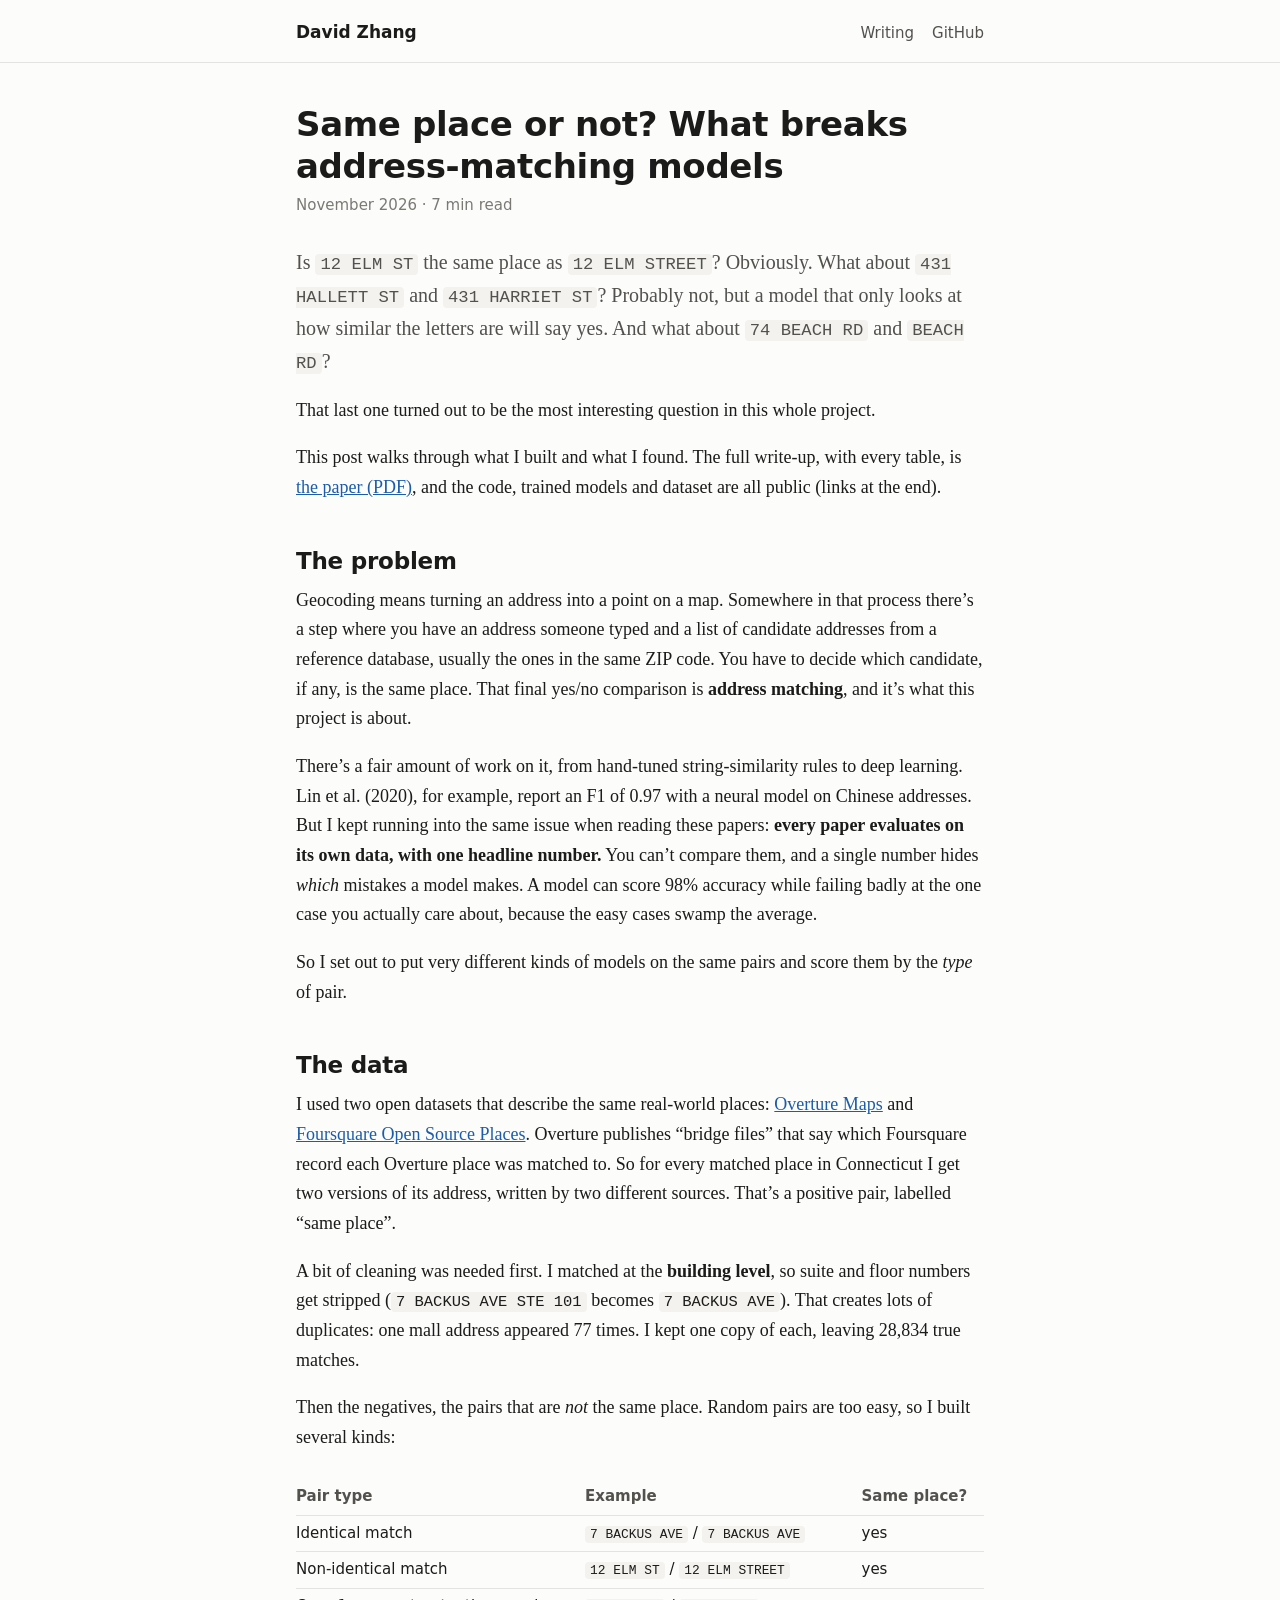
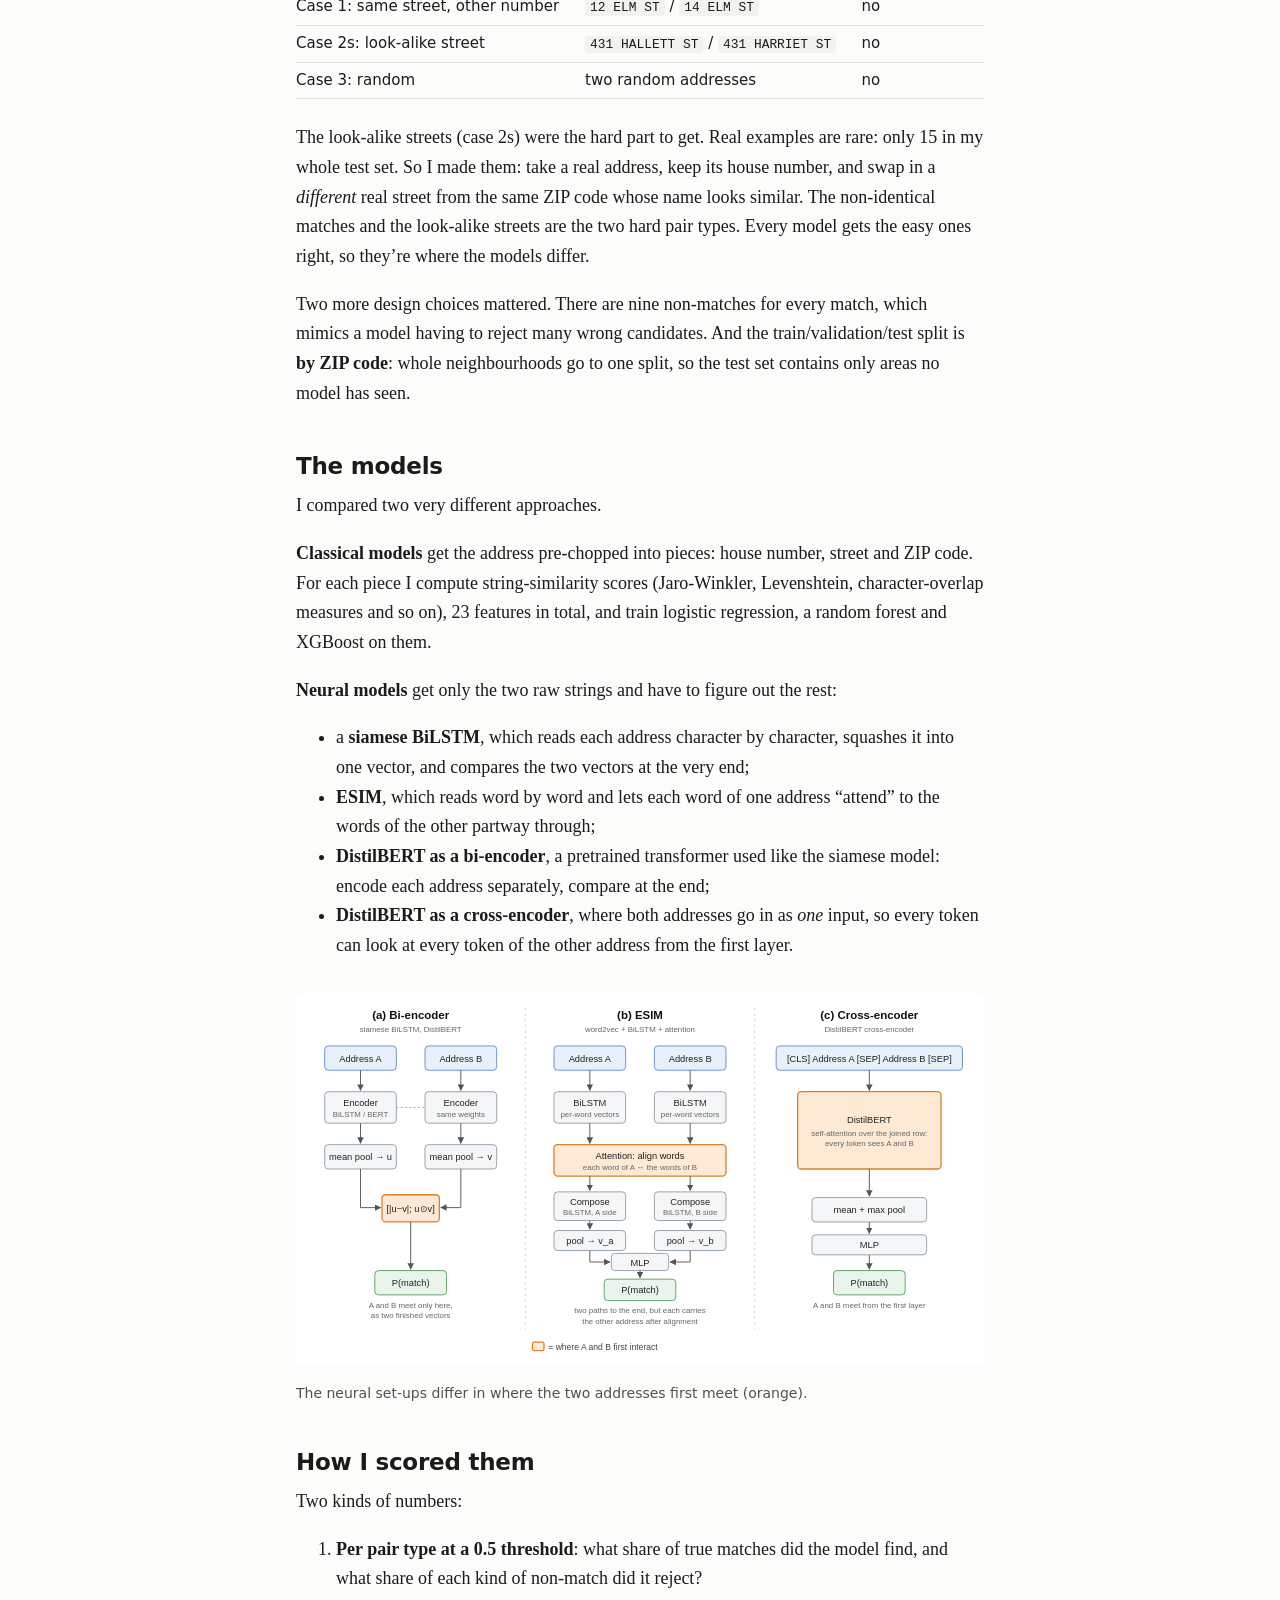
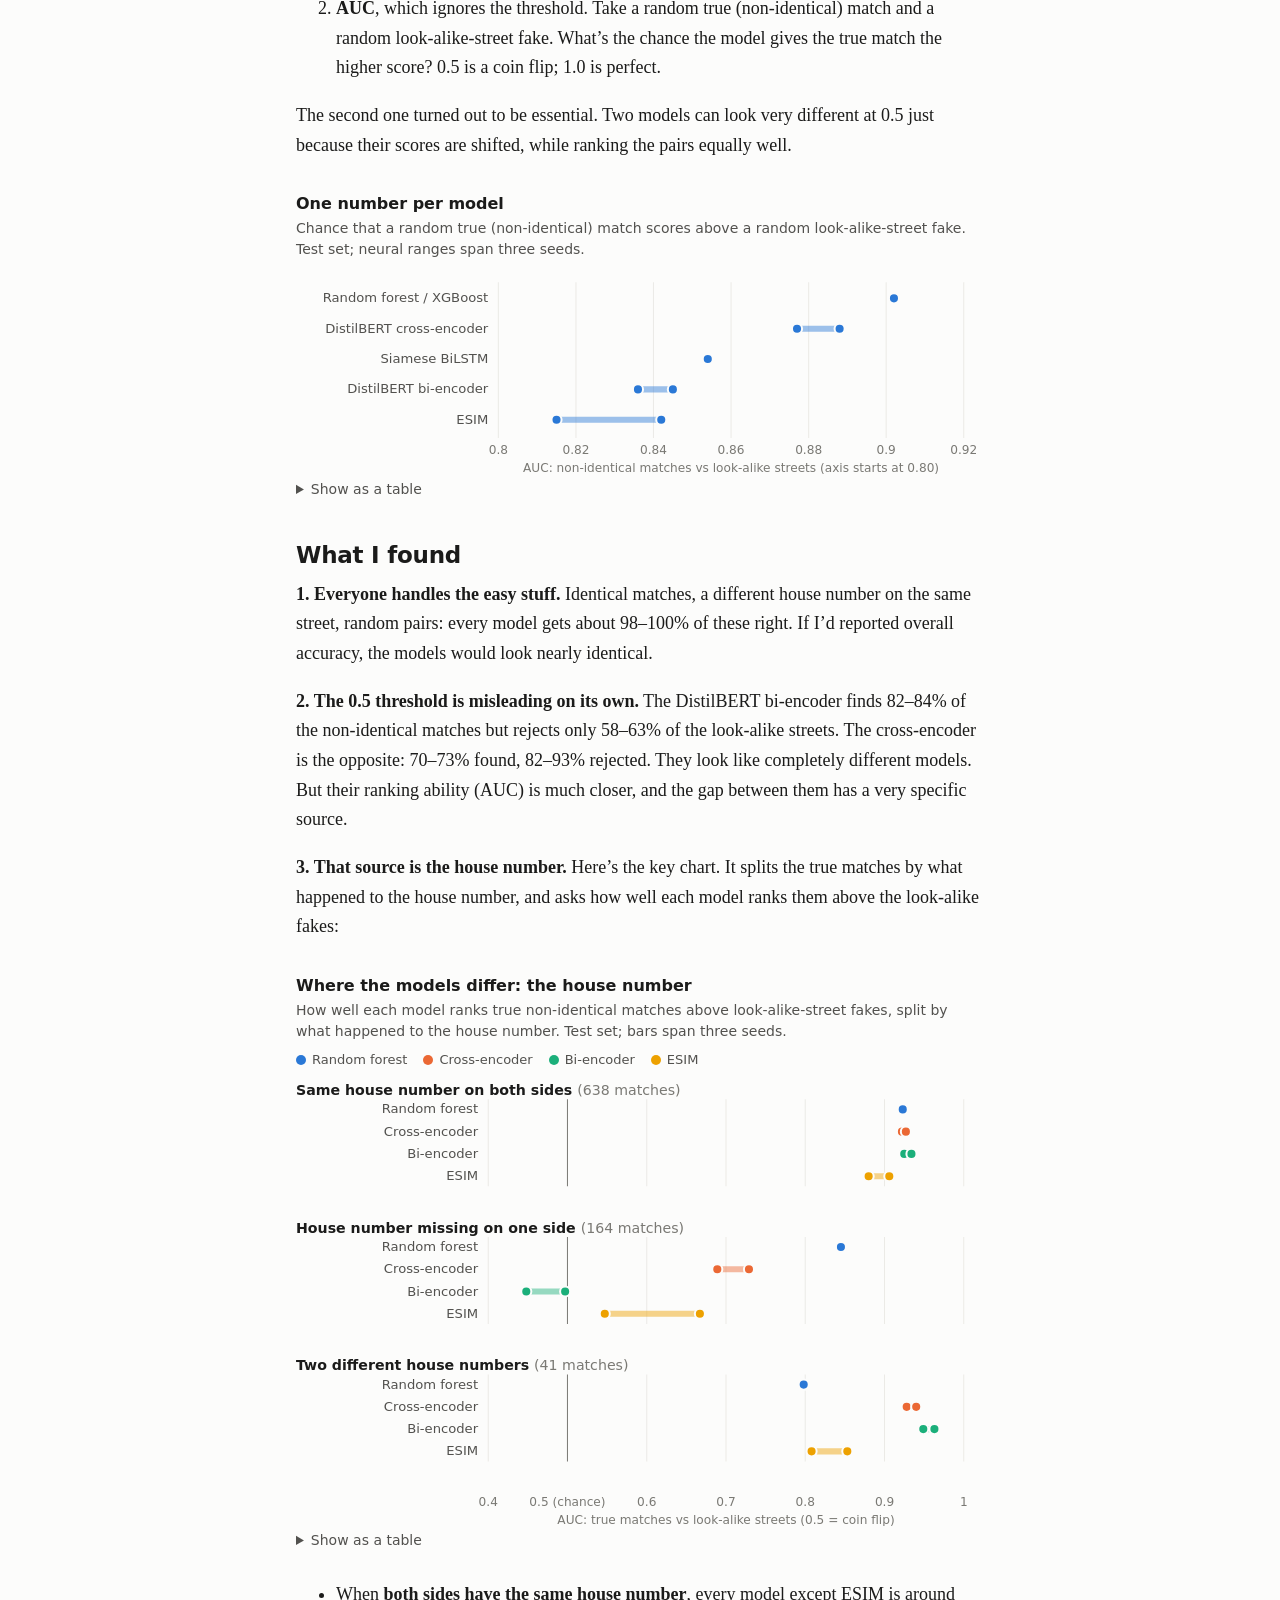
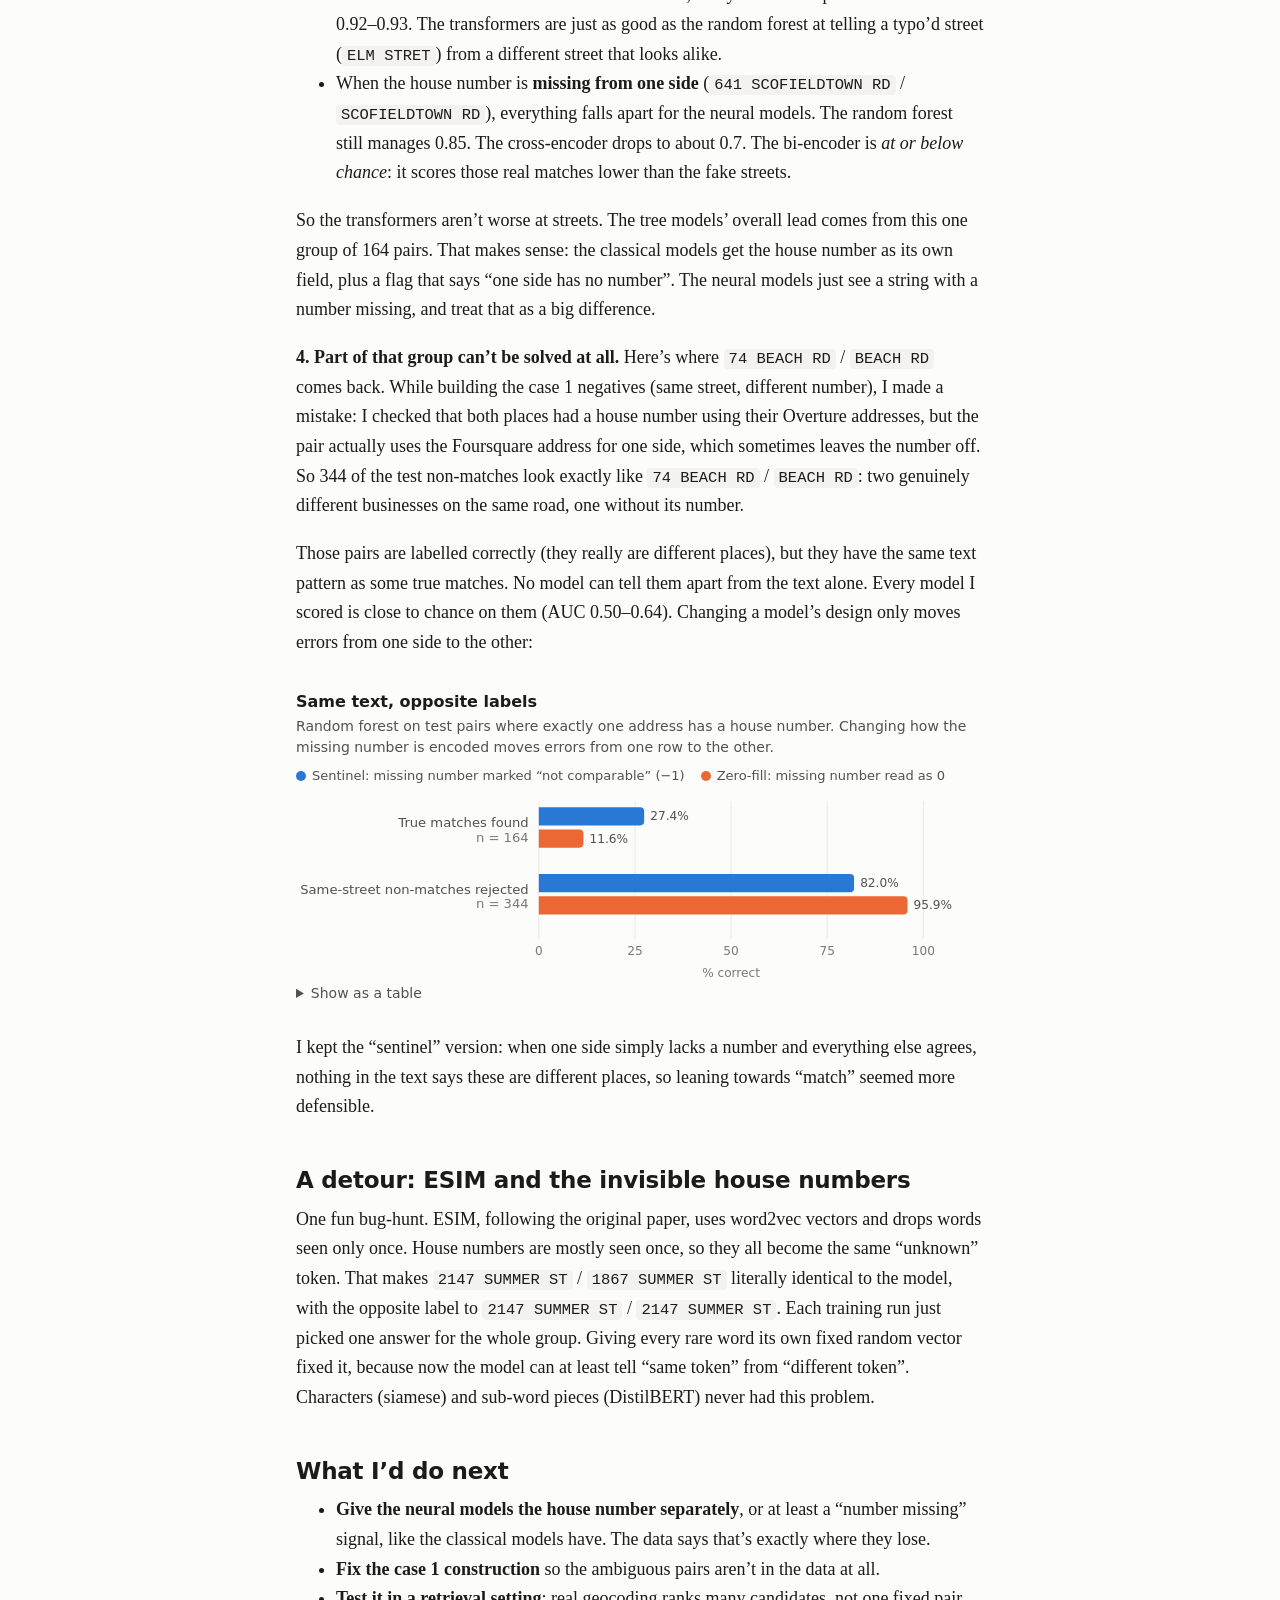
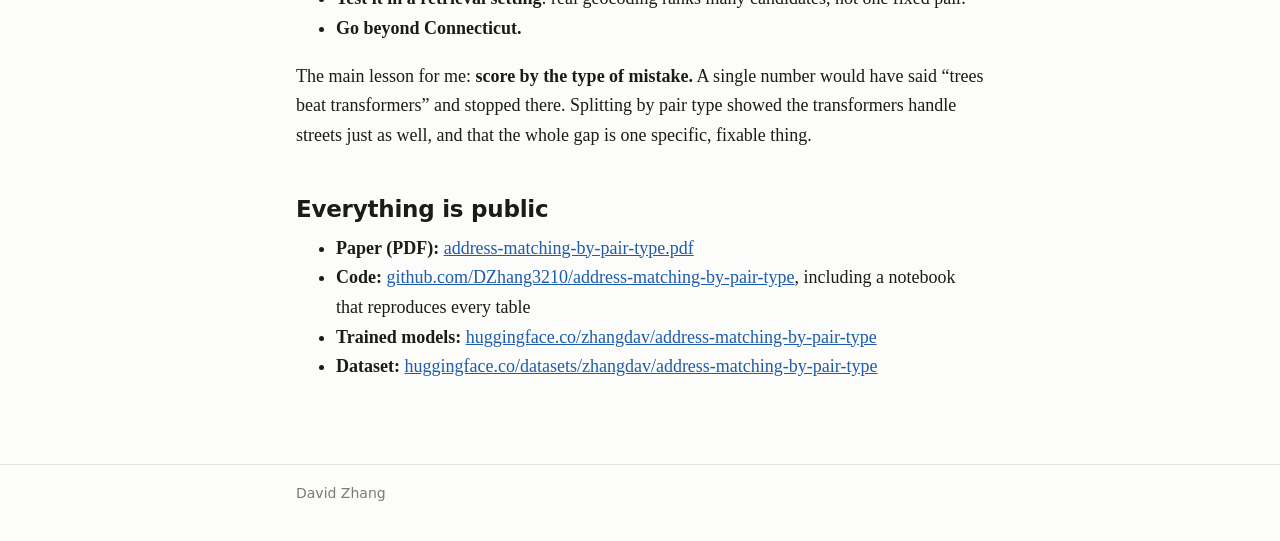
==== posts/address-matching/index.html @ 434672d6 "New site: writing page and first post on address matching Replaces the 2019 Bootstrap template with " ====
<!doctype html>
<html lang="en">
<head>
<meta charset="utf-8">
<meta name="viewport" content="width=device-width, initial-scale=1">
<title>Same place or not? What breaks address-matching models</title>
<meta name="description" content="I compared tree models and four neural networks on real address pairs, scored by the kind of mistake. They all handle the easy cases. They come apart on one specific thing: a missing house number.">
<link rel="stylesheet" href="../../assets/style.css">
</head>
<body>
<header class="site"><div class="wrap"><a class="name" href="../../">David Zhang</a>
<nav><a href="../../">Writing</a><a href="https://github.com/DZhang3210">GitHub</a></nav></div></header>
<main><div class="wrap">
<article><h1>Same place or not? What breaks address-matching models</h1><div class="meta">November 2026 · 7 min read</div><p class="lede">Is <code>12 ELM ST</code> the same place as <code>12 ELM STREET</code>? Obviously. What about <code>431 HALLETT ST</code> and <code>431 HARRIET ST</code>? Probably not, but a model that only looks at how similar the letters are will say yes. And what about <code>74 BEACH RD</code> and <code>BEACH RD</code>?</p>

<p>That last one turned out to be the most interesting question in this whole project.</p>
<p>This post walks through what I built and what I found. The full write-up, with every table, is <a href="https://github.com/DZhang3210/address-matching-by-pair-type/blob/main/paper/address-matching-by-pair-type.pdf">the paper (PDF)</a>, and the code, trained models and dataset are all public (links at the end).</p>
<h2>The problem</h2>
<p>Geocoding means turning an address into a point on a map. Somewhere in that process there&rsquo;s a step where you have an address someone typed and a list of candidate addresses from a reference database, usually the ones in the same ZIP code. You have to decide which candidate, if any, is the same place. That final yes/no comparison is <strong>address matching</strong>, and it&rsquo;s what this project is about.</p>
<p>There&rsquo;s a fair amount of work on it, from hand-tuned string-similarity rules to deep learning. Lin et al. (2020), for example, report an F1 of 0.97 with a neural model on Chinese addresses. But I kept running into the same issue when reading these papers: <strong>every paper evaluates on its own data, with one headline number.</strong> You can&rsquo;t compare them, and a single number hides <em>which</em> mistakes a model makes. A model can score 98% accuracy while failing badly at the one case you actually care about, because the easy cases swamp the average.</p>
<p>So I set out to put very different kinds of models on the same pairs and score them by the <em>type</em> of pair.</p>
<h2>The data</h2>
<p>I used two open datasets that describe the same real-world places: <a href="https://overturemaps.org/">Overture Maps</a> and <a href="https://opensource.foursquare.com/os-places/">Foursquare Open Source Places</a>. Overture publishes &ldquo;bridge files&rdquo; that say which Foursquare record each Overture place was matched to. So for every matched place in Connecticut I get two versions of its address, written by two different sources. That&rsquo;s a positive pair, labelled &ldquo;same place&rdquo;.</p>
<p>A bit of cleaning was needed first. I matched at the <strong>building level</strong>, so suite and floor numbers get stripped (<code>7 BACKUS AVE STE 101</code> becomes <code>7 BACKUS AVE</code>). That creates lots of duplicates: one mall address appeared 77 times. I kept one copy of each, leaving 28,834 true matches.</p>
<p>Then the negatives, the pairs that are <em>not</em> the same place. Random pairs are too easy, so I built several kinds:</p>
<div class="table-scroll"><table>
<thead>
<tr>
<th>Pair type</th>
<th>Example</th>
<th>Same place?</th>
</tr>
</thead>
<tbody>
<tr>
<td>Identical match</td>
<td><code>7 BACKUS AVE</code> / <code>7 BACKUS AVE</code></td>
<td>yes</td>
</tr>
<tr>
<td>Non-identical match</td>
<td><code>12 ELM ST</code> / <code>12 ELM STREET</code></td>
<td>yes</td>
</tr>
<tr>
<td>Case 1: same street, other number</td>
<td><code>12 ELM ST</code> / <code>14 ELM ST</code></td>
<td>no</td>
</tr>
<tr>
<td>Case 2s: look-alike street</td>
<td><code>431 HALLETT ST</code> / <code>431 HARRIET ST</code></td>
<td>no</td>
</tr>
<tr>
<td>Case 3: random</td>
<td>two random addresses</td>
<td>no</td>
</tr>
</tbody>
</table></div>
<p>The look-alike streets (case 2s) were the hard part to get. Real examples are rare: only 15 in my whole test set. So I made them: take a real address, keep its house number, and swap in a <em>different</em> real street from the same ZIP code whose name looks similar. The non-identical matches and the look-alike streets are the two hard pair types. Every model gets the easy ones right, so they&rsquo;re where the models differ.</p>
<p>Two more design choices mattered. There are nine non-matches for every match, which mimics a model having to reject many wrong candidates. And the train/validation/test split is <strong>by ZIP code</strong>: whole neighbourhoods go to one split, so the test set contains only areas no model has seen.</p>
<h2>The models</h2>
<p>I compared two very different approaches.</p>
<p><strong>Classical models</strong> get the address pre-chopped into pieces: house number, street and ZIP code. For each piece I compute string-similarity scores (Jaro-Winkler, Levenshtein, character-overlap measures and so on), 23 features in total, and train logistic regression, a random forest and XGBoost on them.</p>
<p><strong>Neural models</strong> get only the two raw strings and have to figure out the rest:</p>
<ul>
<li>a <strong>siamese BiLSTM</strong>, which reads each address character by character, squashes it into one vector, and compares the two vectors at the very end;</li>
<li><strong>ESIM</strong>, which reads word by word and lets each word of one address &ldquo;attend&rdquo; to the words of the other partway through;</li>
<li><strong>DistilBERT as a bi-encoder</strong>, a pretrained transformer used like the siamese model: encode each address separately, compare at the end;</li>
<li><strong>DistilBERT as a cross-encoder</strong>, where both addresses go in as <em>one</em> input, so every token can look at every token of the other address from the first layer.</li>
</ul>
<figure><img src="../../assets/figures/model-setups.svg" alt="Diagram of the three neural set-ups: bi-encoder, ESIM, cross-encoder"><figcaption>The neural set-ups differ in where the two addresses first meet (orange).</figcaption></figure>

<h2>How I scored them</h2>
<p>Two kinds of numbers:</p>
<ol>
<li><strong>Per pair type at a 0.5 threshold</strong>: what share of true matches did the model find, and what share of each kind of non-match did it reject?</li>
<li><strong>AUC</strong>, which ignores the threshold. Take a random true (non-identical) match and a random look-alike-street fake. What&rsquo;s the chance the model gives the true match the higher score? 0.5 is a coin flip; 1.0 is perfect.</li>
</ol>
<p>The second one turned out to be essential. Two models can look very different at 0.5 just because their scores are shifted, while ranking the pairs equally well.</p>
<figure class="chart"><figcaption><strong>One number per model</strong><span>Chance that a random true (non-identical) match scores above a random look-alike-street fake. Test set; neural ranges span three seeds.</span></figcaption><div class="svg-scroll"><svg viewBox="0 0 680 202" role="img" aria-label="Overall AUC per model">
<line class="grid" x1="200.0" y1="12" x2="200.0" y2="166"/>
<text class="tick" x="200.0" y="182" text-anchor="middle">0.8</text>
<line class="grid" x1="276.7" y1="12" x2="276.7" y2="166"/>
<text class="tick" x="276.7" y="182" text-anchor="middle">0.82</text>
<line class="grid" x1="353.3" y1="12" x2="353.3" y2="166"/>
<text class="tick" x="353.3" y="182" text-anchor="middle">0.84</text>
<line class="grid" x1="430.0" y1="12" x2="430.0" y2="166"/>
<text class="tick" x="430.0" y="182" text-anchor="middle">0.86</text>
<line class="grid" x1="506.7" y1="12" x2="506.7" y2="166"/>
<text class="tick" x="506.7" y="182" text-anchor="middle">0.88</text>
<line class="grid" x1="583.3" y1="12" x2="583.3" y2="166"/>
<text class="tick" x="583.3" y="182" text-anchor="middle">0.9</text>
<line class="grid" x1="660.0" y1="12" x2="660.0" y2="166"/>
<text class="tick" x="660.0" y="182" text-anchor="middle">0.92</text>
<text class="label" x="190" y="32" text-anchor="end">Random forest / XGBoost</text>
<g class="mark"><title>Random forest / XGBoost: AUC 0.902</title>
<circle class="dot s1" cx="591.0" cy="28" r="5"/>
<circle class="dot s1" cx="591.0" cy="28" r="5"/>
<rect class="hit" x="583.0" y="18" width="16.0" height="20"/>
</g>
<text class="label" x="190" y="62" text-anchor="end">DistilBERT cross-encoder</text>
<g class="mark"><title>DistilBERT cross-encoder: AUC 0.877–0.888</title>
<line class="range s1" x1="495.2" y1="58" x2="537.3" y2="58"/>
<circle class="dot s1" cx="495.2" cy="58" r="5"/>
<circle class="dot s1" cx="537.3" cy="58" r="5"/>
<rect class="hit" x="487.2" y="48" width="58.2" height="20"/>
</g>
<text class="label" x="190" y="92" text-anchor="end">Siamese BiLSTM</text>
<g class="mark"><title>Siamese BiLSTM: AUC 0.854</title>
<circle class="dot s1" cx="407.0" cy="88" r="5"/>
<circle class="dot s1" cx="407.0" cy="88" r="5"/>
<rect class="hit" x="399.0" y="78" width="16.0" height="20"/>
</g>
<text class="label" x="190" y="122" text-anchor="end">DistilBERT bi-encoder</text>
<g class="mark"><title>DistilBERT bi-encoder: AUC 0.836–0.845</title>
<line class="range s1" x1="338.0" y1="118" x2="372.5" y2="118"/>
<circle class="dot s1" cx="338.0" cy="118" r="5"/>
<circle class="dot s1" cx="372.5" cy="118" r="5"/>
<rect class="hit" x="330.0" y="108" width="50.5" height="20"/>
</g>
<text class="label" x="190" y="152" text-anchor="end">ESIM</text>
<g class="mark"><title>ESIM: AUC 0.815–0.842</title>
<line class="range s1" x1="257.5" y1="148" x2="361.0" y2="148"/>
<circle class="dot s1" cx="257.5" cy="148" r="5"/>
<circle class="dot s1" cx="361.0" cy="148" r="5"/>
<rect class="hit" x="249.5" y="138" width="119.5" height="20"/>
</g>
<text class="tick" x="430" y="200" text-anchor="middle">AUC: non-identical matches vs look-alike streets (axis starts at 0.80)</text>
</svg></div><details class="table-view"><summary>Show as a table</summary><table><tr><th>Model</th><th>AUC</th></tr><tr><td>Random forest / XGBoost</td><td>0.902</td></tr><tr><td>DistilBERT cross-encoder</td><td>0.877–0.888</td></tr><tr><td>Siamese BiLSTM</td><td>0.854</td></tr><tr><td>DistilBERT bi-encoder</td><td>0.836–0.845</td></tr><tr><td>ESIM</td><td>0.815–0.842</td></tr></table></details></figure>
<h2>What I found</h2>
<p><strong>1. Everyone handles the easy stuff.</strong> Identical matches, a different house number on the same street, random pairs: every model gets about 98–100% of these right. If I&rsquo;d reported overall accuracy, the models would look nearly identical.</p>
<p><strong>2. The 0.5 threshold is misleading on its own.</strong> The DistilBERT bi-encoder finds 82–84% of the non-identical matches but rejects only 58–63% of the look-alike streets. The cross-encoder is the opposite: 70–73% found, 82–93% rejected. They look like completely different models. But their ranking ability (AUC) is much closer, and the gap between them has a very specific source.</p>
<p><strong>3. That source is the house number.</strong> Here&rsquo;s the key chart. It splits the true matches by what happened to the house number, and asks how well each model ranks them above the look-alike fakes:</p>
<figure class="chart"><figcaption><strong>Where the models differ: the house number</strong><span>How well each model ranks true non-identical matches above look-alike-street fakes, split by what happened to the house number. Test set; bars span three seeds.</span></figcaption><div class="legend"><span><i class="sw s1"></i>Random forest</span><span><i class="sw s2"></i>Cross-encoder</span><span><i class="sw s3"></i>Bi-encoder</span><span><i class="sw s4"></i>ESIM</span></div><div class="svg-scroll"><svg viewBox="0 0 680 446" role="img" aria-label="AUC of true matches against look-alike streets, by house-number group">
<text class="group" x="0" y="20">Same house number on both sides <tspan class="muted">(638 matches)</tspan></text>
<line class="grid" x1="190.0" y1="24" x2="190.0" y2="110"/>
<line class="chance" x1="268.3" y1="24" x2="268.3" y2="110"/>
<line class="grid" x1="346.7" y1="24" x2="346.7" y2="110"/>
<line class="grid" x1="425.0" y1="24" x2="425.0" y2="110"/>
<line class="grid" x1="503.3" y1="24" x2="503.3" y2="110"/>
<line class="grid" x1="581.7" y1="24" x2="581.7" y2="110"/>
<line class="grid" x1="660.0" y1="24" x2="660.0" y2="110"/>
<text class="label" x="180" y="38" text-anchor="end">Random forest</text>
<g class="mark"><title>Random forest, same house number on both sides: AUC 0.923 (1 run)</title>
<circle class="dot s1" cx="599.7" cy="34" r="5"/>
<circle class="dot s1" cx="599.7" cy="34" r="5"/>
<rect class="hit" x="591.7" y="24" width="16.0" height="20"/>
</g>
<text class="label" x="180" y="60" text-anchor="end">Cross-encoder</text>
<g class="mark"><title>Cross-encoder, same house number on both sides: AUC 0.922–0.927 (3 seeds, min–max)</title>
<line class="range s2" x1="598.9" y1="56" x2="602.8" y2="56"/>
<circle class="dot s2" cx="598.9" cy="56" r="5"/>
<circle class="dot s2" cx="602.8" cy="56" r="5"/>
<rect class="hit" x="590.9" y="46" width="19.9" height="20"/>
</g>
<text class="label" x="180" y="82" text-anchor="end">Bi-encoder</text>
<g class="mark"><title>Bi-encoder, same house number on both sides: AUC 0.925–0.934 (3 seeds, min–max)</title>
<line class="range s3" x1="601.2" y1="78" x2="608.3" y2="78"/>
<circle class="dot s3" cx="601.2" cy="78" r="5"/>
<circle class="dot s3" cx="608.3" cy="78" r="5"/>
<rect class="hit" x="593.2" y="68" width="23.1" height="20"/>
</g>
<text class="label" x="180" y="104" text-anchor="end">ESIM</text>
<g class="mark"><title>ESIM, same house number on both sides: AUC 0.880–0.906 (3 seeds, min–max)</title>
<line class="range s4" x1="566.0" y1="100" x2="586.4" y2="100"/>
<circle class="dot s4" cx="566.0" cy="100" r="5"/>
<circle class="dot s4" cx="586.4" cy="100" r="5"/>
<rect class="hit" x="558.0" y="90" width="36.4" height="20"/>
</g>
<text class="group" x="0" y="156">House number missing on one side <tspan class="muted">(164 matches)</tspan></text>
<line class="grid" x1="190.0" y1="160" x2="190.0" y2="246"/>
<line class="chance" x1="268.3" y1="160" x2="268.3" y2="246"/>
<line class="grid" x1="346.7" y1="160" x2="346.7" y2="246"/>
<line class="grid" x1="425.0" y1="160" x2="425.0" y2="246"/>
<line class="grid" x1="503.3" y1="160" x2="503.3" y2="246"/>
<line class="grid" x1="581.7" y1="160" x2="581.7" y2="246"/>
<line class="grid" x1="660.0" y1="160" x2="660.0" y2="246"/>
<text class="label" x="180" y="174" text-anchor="end">Random forest</text>
<g class="mark"><title>Random forest, house number missing on one side: AUC 0.845 (1 run)</title>
<circle class="dot s1" cx="538.6" cy="170" r="5"/>
<circle class="dot s1" cx="538.6" cy="170" r="5"/>
<rect class="hit" x="530.6" y="160" width="16.0" height="20"/>
</g>
<text class="label" x="180" y="196" text-anchor="end">Cross-encoder</text>
<g class="mark"><title>Cross-encoder, house number missing on one side: AUC 0.689–0.729 (3 seeds, min–max)</title>
<line class="range s2" x1="416.4" y1="192" x2="447.7" y2="192"/>
<circle class="dot s2" cx="416.4" cy="192" r="5"/>
<circle class="dot s2" cx="447.7" cy="192" r="5"/>
<rect class="hit" x="408.4" y="182" width="47.3" height="20"/>
</g>
<text class="label" x="180" y="218" text-anchor="end">Bi-encoder</text>
<g class="mark"><title>Bi-encoder, house number missing on one side: AUC 0.448–0.497 (3 seeds, min–max)</title>
<line class="range s3" x1="227.6" y1="214" x2="266.0" y2="214"/>
<circle class="dot s3" cx="227.6" cy="214" r="5"/>
<circle class="dot s3" cx="266.0" cy="214" r="5"/>
<rect class="hit" x="219.6" y="204" width="54.4" height="20"/>
</g>
<text class="label" x="180" y="240" text-anchor="end">ESIM</text>
<g class="mark"><title>ESIM, house number missing on one side: AUC 0.547–0.667 (3 seeds, min–max)</title>
<line class="range s4" x1="305.2" y1="236" x2="399.2" y2="236"/>
<circle class="dot s4" cx="305.2" cy="236" r="5"/>
<circle class="dot s4" cx="399.2" cy="236" r="5"/>
<rect class="hit" x="297.2" y="226" width="110.0" height="20"/>
</g>
<text class="group" x="0" y="292">Two different house numbers <tspan class="muted">(41 matches)</tspan></text>
<line class="grid" x1="190.0" y1="296" x2="190.0" y2="382"/>
<line class="chance" x1="268.3" y1="296" x2="268.3" y2="382"/>
<line class="grid" x1="346.7" y1="296" x2="346.7" y2="382"/>
<line class="grid" x1="425.0" y1="296" x2="425.0" y2="382"/>
<line class="grid" x1="503.3" y1="296" x2="503.3" y2="382"/>
<line class="grid" x1="581.7" y1="296" x2="581.7" y2="382"/>
<line class="grid" x1="660.0" y1="296" x2="660.0" y2="382"/>
<text class="label" x="180" y="310" text-anchor="end">Random forest</text>
<g class="mark"><title>Random forest, two different house numbers: AUC 0.798 (1 run)</title>
<circle class="dot s1" cx="501.8" cy="306" r="5"/>
<circle class="dot s1" cx="501.8" cy="306" r="5"/>
<rect class="hit" x="493.8" y="296" width="16.0" height="20"/>
</g>
<text class="label" x="180" y="332" text-anchor="end">Cross-encoder</text>
<g class="mark"><title>Cross-encoder, two different house numbers: AUC 0.928–0.940 (3 seeds, min–max)</title>
<line class="range s2" x1="603.6" y1="328" x2="613.0" y2="328"/>
<circle class="dot s2" cx="603.6" cy="328" r="5"/>
<circle class="dot s2" cx="613.0" cy="328" r="5"/>
<rect class="hit" x="595.6" y="318" width="25.4" height="20"/>
</g>
<text class="label" x="180" y="354" text-anchor="end">Bi-encoder</text>
<g class="mark"><title>Bi-encoder, two different house numbers: AUC 0.949–0.963 (3 seeds, min–max)</title>
<line class="range s3" x1="620.0" y1="350" x2="631.0" y2="350"/>
<circle class="dot s3" cx="620.0" cy="350" r="5"/>
<circle class="dot s3" cx="631.0" cy="350" r="5"/>
<rect class="hit" x="612.0" y="340" width="27.0" height="20"/>
</g>
<text class="label" x="180" y="376" text-anchor="end">ESIM</text>
<g class="mark"><title>ESIM, two different house numbers: AUC 0.808–0.853 (3 seeds, min–max)</title>
<line class="range s4" x1="509.6" y1="372" x2="544.9" y2="372"/>
<circle class="dot s4" cx="509.6" cy="372" r="5"/>
<circle class="dot s4" cx="544.9" cy="372" r="5"/>
<rect class="hit" x="501.6" y="362" width="51.2" height="20"/>
</g>
<text class="tick" x="190.0" y="426" text-anchor="middle">0.4</text>
<text class="tick" x="268.3" y="426" text-anchor="middle">0.5 (chance)</text>
<text class="tick" x="346.7" y="426" text-anchor="middle">0.6</text>
<text class="tick" x="425.0" y="426" text-anchor="middle">0.7</text>
<text class="tick" x="503.3" y="426" text-anchor="middle">0.8</text>
<text class="tick" x="581.7" y="426" text-anchor="middle">0.9</text>
<text class="tick" x="660.0" y="426" text-anchor="middle">1</text>
<text class="tick" x="425" y="444" text-anchor="middle">AUC: true matches vs look-alike streets (0.5 = coin flip)</text>
</svg></div><details class="table-view"><summary>Show as a table</summary><table><tr><th>Group</th><th>n</th><th>Random forest</th><th>Cross-encoder</th><th>Bi-encoder</th><th>ESIM</th></tr><tr><td>Same house number on both sides</td><td>638</td><td>0.923</td><td>0.922–0.927</td><td>0.925–0.934</td><td>0.880–0.906</td></tr><tr><td>House number missing on one side</td><td>164</td><td>0.845</td><td>0.689–0.729</td><td>0.448–0.497</td><td>0.547–0.667</td></tr><tr><td>Two different house numbers</td><td>41</td><td>0.798</td><td>0.928–0.940</td><td>0.949–0.963</td><td>0.808–0.853</td></tr></table></details></figure>
<ul>
<li>When <strong>both sides have the same house number</strong>, every model except ESIM is around 0.92–0.93. The transformers are just as good as the random forest at telling a typo&rsquo;d street (<code>ELM STRET</code>) from a different street that looks alike.</li>
<li>When the house number is <strong>missing from one side</strong> (<code>641 SCOFIELDTOWN RD</code> / <code>SCOFIELDTOWN RD</code>), everything falls apart for the neural models. The random forest still manages 0.85. The cross-encoder drops to about 0.7. The bi-encoder is <em>at or below chance</em>: it scores those real matches lower than the fake streets.</li>
</ul>
<p>So the transformers aren&rsquo;t worse at streets. The tree models&rsquo; overall lead comes from this one group of 164 pairs. That makes sense: the classical models get the house number as its own field, plus a flag that says &ldquo;one side has no number&rdquo;. The neural models just see a string with a number missing, and treat that as a big difference.</p>
<p><strong>4. Part of that group can&rsquo;t be solved at all.</strong> Here&rsquo;s where <code>74 BEACH RD</code> / <code>BEACH RD</code> comes back. While building the case 1 negatives (same street, different number), I made a mistake: I checked that both places had a house number using their Overture addresses, but the pair actually uses the Foursquare address for one side, which sometimes leaves the number off. So 344 of the test non-matches look exactly like <code>74 BEACH RD</code> / <code>BEACH RD</code>: two genuinely different businesses on the same road, one without its number.</p>
<p>Those pairs are labelled correctly (they really are different places), but they have the same text pattern as some true matches. No model can tell them apart from the text alone. Every model I scored is close to chance on them (AUC 0.50–0.64). Changing a model&rsquo;s design only moves errors from one side to the other:</p>
<figure class="chart"><figcaption><strong>Same text, opposite labels</strong><span>Random forest on test pairs where exactly one address has a house number. Changing how the missing number is encoded moves errors from one row to the other.</span></figcaption><div class="legend"><span><i class="sw s1"></i>Sentinel: missing number marked “not comparable” (−1)</span><span><i class="sw s2"></i>Zero-fill: missing number read as 0</span></div><div class="svg-scroll"><svg viewBox="0 0 680 186" role="img" aria-label="Random forest on pairs with one house number missing: sentinel vs zero-fill">
<line class="grid" x1="240.0" y1="10" x2="240.0" y2="146"/>
<text class="tick" x="240.0" y="162" text-anchor="middle">0</text>
<line class="grid" x1="335.0" y1="10" x2="335.0" y2="146"/>
<text class="tick" x="335.0" y="162" text-anchor="middle">25</text>
<line class="grid" x1="430.0" y1="10" x2="430.0" y2="146"/>
<text class="tick" x="430.0" y="162" text-anchor="middle">50</text>
<line class="grid" x1="525.0" y1="10" x2="525.0" y2="146"/>
<text class="tick" x="525.0" y="162" text-anchor="middle">75</text>
<line class="grid" x1="620.0" y1="10" x2="620.0" y2="146"/>
<text class="tick" x="620.0" y="162" text-anchor="middle">100</text>
<text class="label" x="230" y="36" text-anchor="end">True matches found</text>
<text class="label muted" x="230" y="50" text-anchor="end">n = 164</text>
<g class="mark"><title>Sentinel (−1): 27.4% (true matches found)</title><path class="bar s1" d="M240,16 H340.12 Q344.12,16 344.12,20 V30 Q344.12,34 340.12,34 H240 Z"/><text class="value" x="350.1" y="29">27.4%</text></g>
<g class="mark"><title>Zero-fill (0): 11.6% (true matches found)</title><path class="bar s2" d="M240,38 H280.08 Q284.08,38 284.08,42 V52 Q284.08,56 280.08,56 H240 Z"/><text class="value" x="290.1" y="51">11.6%</text></g>
<text class="label" x="230" y="102" text-anchor="end">Same-street non-matches rejected</text>
<text class="label muted" x="230" y="116" text-anchor="end">n = 344</text>
<g class="mark"><title>Sentinel (−1): 82.0% (same-street non-matches rejected)</title><path class="bar s1" d="M240,82 H547.5999999999999 Q551.5999999999999,82 551.5999999999999,86 V96 Q551.5999999999999,100 547.5999999999999,100 H240 Z"/><text class="value" x="557.6" y="95">82.0%</text></g>
<g class="mark"><title>Zero-fill (0): 95.9% (same-street non-matches rejected)</title><path class="bar s2" d="M240,104 H600.4200000000001 Q604.4200000000001,104 604.4200000000001,108 V118 Q604.4200000000001,122 600.4200000000001,122 H240 Z"/><text class="value" x="610.4" y="117">95.9%</text></g>
<text class="tick" x="430" y="184" text-anchor="middle">% correct</text>
</svg></div><details class="table-view"><summary>Show as a table</summary><table><tr><th>Pairs with one number missing</th><th>n</th><th>Sentinel</th><th>Zero-fill</th></tr><tr><td>True matches found</td><td>164</td><td>27.4%</td><td>11.6%</td></tr><tr><td>Same-street non-matches rejected</td><td>344</td><td>82.0%</td><td>95.9%</td></tr></table></details></figure>
<p>I kept the &ldquo;sentinel&rdquo; version: when one side simply lacks a number and everything else agrees, nothing in the text says these are different places, so leaning towards &ldquo;match&rdquo; seemed more defensible.</p>
<h2>A detour: ESIM and the invisible house numbers</h2>
<p>One fun bug-hunt. ESIM, following the original paper, uses word2vec vectors and drops words seen only once. House numbers are mostly seen once, so they all become the same &ldquo;unknown&rdquo; token. That makes <code>2147 SUMMER ST</code> / <code>1867 SUMMER ST</code> literally identical to the model, with the opposite label to <code>2147 SUMMER ST</code> / <code>2147 SUMMER ST</code>. Each training run just picked one answer for the whole group. Giving every rare word its own fixed random vector fixed it, because now the model can at least tell &ldquo;same token&rdquo; from &ldquo;different token&rdquo;. Characters (siamese) and sub-word pieces (DistilBERT) never had this problem.</p>
<h2>What I&rsquo;d do next</h2>
<ul>
<li><strong>Give the neural models the house number separately</strong>, or at least a &ldquo;number missing&rdquo; signal, like the classical models have. The data says that&rsquo;s exactly where they lose.</li>
<li><strong>Fix the case 1 construction</strong> so the ambiguous pairs aren&rsquo;t in the data at all.</li>
<li><strong>Test it in a retrieval setting</strong>: real geocoding ranks many candidates, not one fixed pair.</li>
<li><strong>Go beyond Connecticut.</strong></li>
</ul>
<p>The main lesson for me: <strong>score by the type of mistake.</strong> A single number would have said &ldquo;trees beat transformers&rdquo; and stopped there. Splitting by pair type showed the transformers handle streets just as well, and that the whole gap is one specific, fixable thing.</p>
<h2>Everything is public</h2>
<ul>
<li><strong>Paper (PDF):</strong> <a href="https://github.com/DZhang3210/address-matching-by-pair-type/blob/main/paper/address-matching-by-pair-type.pdf">address-matching-by-pair-type.pdf</a></li>
<li><strong>Code:</strong> <a href="https://github.com/DZhang3210/address-matching-by-pair-type">github.com/DZhang3210/address-matching-by-pair-type</a>, including a notebook that reproduces every table</li>
<li><strong>Trained models:</strong> <a href="https://huggingface.co/zhangdav/address-matching-by-pair-type">huggingface.co/zhangdav/address-matching-by-pair-type</a></li>
<li><strong>Dataset:</strong> <a href="https://huggingface.co/datasets/zhangdav/address-matching-by-pair-type">huggingface.co/datasets/zhangdav/address-matching-by-pair-type</a></li>
</ul></article>
</div></main>
<footer class="site"><div class="wrap">David Zhang</div></footer>
</body>
</html>
---- assets/style.css ----
:root {
  color-scheme: light;
  --bg: #fcfcfb;
  --surface-2: #f3f2ef;
  --text: #1b1b1a;
  --text-2: #52514e;
  --muted: #7a7974;
  --rule: #e4e3df;
  --grid: #ebeae6;
  --link: #1c5cab;
  --s1: #2a78d6; --s2: #eb6834; --s3: #1baf7a; --s4: #eda100;
}
@media (prefers-color-scheme: dark) {
  :root:where(:not([data-theme="light"])) {
    color-scheme: dark;
    --bg: #1a1a19; --surface-2: #242422; --text: #f0efec; --text-2: #c3c2b7; --muted: #8f8e88;
    --rule: #33332f; --grid: #2c2c29; --link: #86b6ef;
    --s1: #3987e5; --s2: #d95926; --s3: #199e70; --s4: #c98500;
  }
}
:root[data-theme="dark"] {
  color-scheme: dark;
  --bg: #1a1a19; --surface-2: #242422; --text: #f0efec; --text-2: #c3c2b7; --muted: #8f8e88;
  --rule: #33332f; --grid: #2c2c29; --link: #86b6ef;
  --s1: #3987e5; --s2: #d95926; --s3: #199e70; --s4: #c98500;
}

* { box-sizing: border-box; }
html { -webkit-text-size-adjust: 100%; }
body {
  margin: 0; background: var(--bg); color: var(--text);
  font: 18px/1.65 Charter, "Bitstream Charter", "Iowan Old Style", Georgia, serif;
}
.wrap { max-width: 720px; margin: 0 auto; padding: 0 16px; }
header.site { border-bottom: 1px solid var(--rule); }
header.site .wrap { display: flex; justify-content: space-between; align-items: baseline; padding-top: 18px; padding-bottom: 14px; }
header.site a.name { font: 600 17px/1.2 system-ui, -apple-system, "Segoe UI", sans-serif; color: var(--text); text-decoration: none; }
header.site nav a { font: 15px system-ui, -apple-system, "Segoe UI", sans-serif; color: var(--text-2); margin-left: 18px; text-decoration: none; }
header.site nav a:hover { color: var(--text); }
main { padding: 40px 0 64px; }
footer.site { border-top: 1px solid var(--rule); color: var(--muted); font: 14px system-ui, sans-serif; padding: 20px 0 40px; }

h1, h2, h3 { font-family: system-ui, -apple-system, "Segoe UI", sans-serif; line-height: 1.25; letter-spacing: -0.01em; }
h1 { font-size: 34px; margin: 0 0 8px; }
h2 { font-size: 23px; margin: 44px 0 10px; }
h3 { font-size: 19px; margin: 30px 0 8px; }
p, ul, ol { margin: 0 0 18px; }
a { color: var(--link); }
.meta { color: var(--muted); font: 15px system-ui, sans-serif; margin-bottom: 32px; }
.lede { font-size: 20px; color: var(--text-2); }
code { font: 0.86em ui-monospace, SFMono-Regular, Menlo, monospace; background: var(--surface-2); padding: 1px 5px; border-radius: 4px; }
blockquote { margin: 24px 0; padding: 4px 0 4px 18px; border-left: 3px solid var(--rule); color: var(--text-2); }
hr { border: 0; border-top: 1px solid var(--rule); margin: 40px 0; }

table { border-collapse: collapse; width: 100%; font: 15px/1.45 system-ui, -apple-system, sans-serif; margin: 8px 0 24px; }
th, td { text-align: left; padding: 7px 10px 7px 0; border-bottom: 1px solid var(--rule); vertical-align: top; }
th { color: var(--text-2); font-weight: 600; }
.table-scroll { overflow-x: auto; }

/* post list */
.posts { list-style: none; padding: 0; }
.posts li { margin: 0 0 26px; }
.posts a.title { font: 600 20px/1.3 system-ui, sans-serif; text-decoration: none; }
.posts .desc { color: var(--text-2); margin: 4px 0 0; }
.posts .date { color: var(--muted); font: 14px system-ui, sans-serif; }

/* figures and charts */
figure { margin: 32px 0; }
figure img { max-width: 100%; height: auto; border-radius: 6px; background: #fff; }
figure > figcaption, .chart figcaption { font: 14px/1.5 system-ui, sans-serif; color: var(--text-2); margin-top: 8px; }
.chart figcaption { margin: 0 0 10px; }
.chart figcaption strong { display: block; color: var(--text); font-size: 16px; margin-bottom: 2px; }
.chart svg { width: 100%; height: auto; display: block; font-family: system-ui, -apple-system, sans-serif; overflow: visible; }
.chart .grid { stroke: var(--grid); stroke-width: 1; }
.chart .chance { stroke: var(--muted); stroke-width: 1; }
.chart .tick, .chart .note { fill: var(--muted); font-size: 12px; }
.chart .label { fill: var(--text-2); font-size: 13px; }
.chart .group { fill: var(--text); font-size: 14px; font-weight: 600; }
.chart .muted { fill: var(--muted); font-weight: 400; }
.chart .value { fill: var(--text-2); font-size: 12px; }
.chart .range { stroke-width: 6; stroke-linecap: round; opacity: 0.45; }
.chart .dot { stroke: var(--bg); stroke-width: 2; }
.chart .hit { fill: transparent; }
.chart .mark:hover .dot, .chart .mark:hover .bar { filter: brightness(1.1); }
.chart .mark:hover .range { opacity: 0.75; }
.s1 { stroke: var(--s1); fill: var(--s1); } .s2 { stroke: var(--s2); fill: var(--s2); }
.s3 { stroke: var(--s3); fill: var(--s3); } .s4 { stroke: var(--s4); fill: var(--s4); }
.chart .bar { stroke: none; }
.legend { display: flex; flex-wrap: wrap; gap: 6px 16px; font: 13px system-ui, sans-serif; color: var(--text-2); margin: 0 0 8px; }
.legend i.s1 { background: var(--s1); } .legend i.s2 { background: var(--s2); }
.legend i.s3 { background: var(--s3); } .legend i.s4 { background: var(--s4); }
.legend i.sw { display: inline-block; width: 10px; height: 10px; border-radius: 50%; margin-right: 6px; vertical-align: -1px; }
.table-view { font: 14px system-ui, sans-serif; color: var(--text-2); margin-top: 6px; }
.table-view summary { cursor: pointer; }
.callout { background: var(--surface-2); border-radius: 8px; padding: 14px 18px; margin: 24px 0; font-size: 17px; }
.callout p:last-child { margin-bottom: 0; }

@media (max-width: 560px) {
  body { font-size: 17px; }
  h1 { font-size: 28px; }
  header.site nav a { margin-left: 12px; }
}
.chart .svg-scroll { overflow-x: auto; }
@media (max-width: 560px) { .chart svg { min-width: 480px; } }
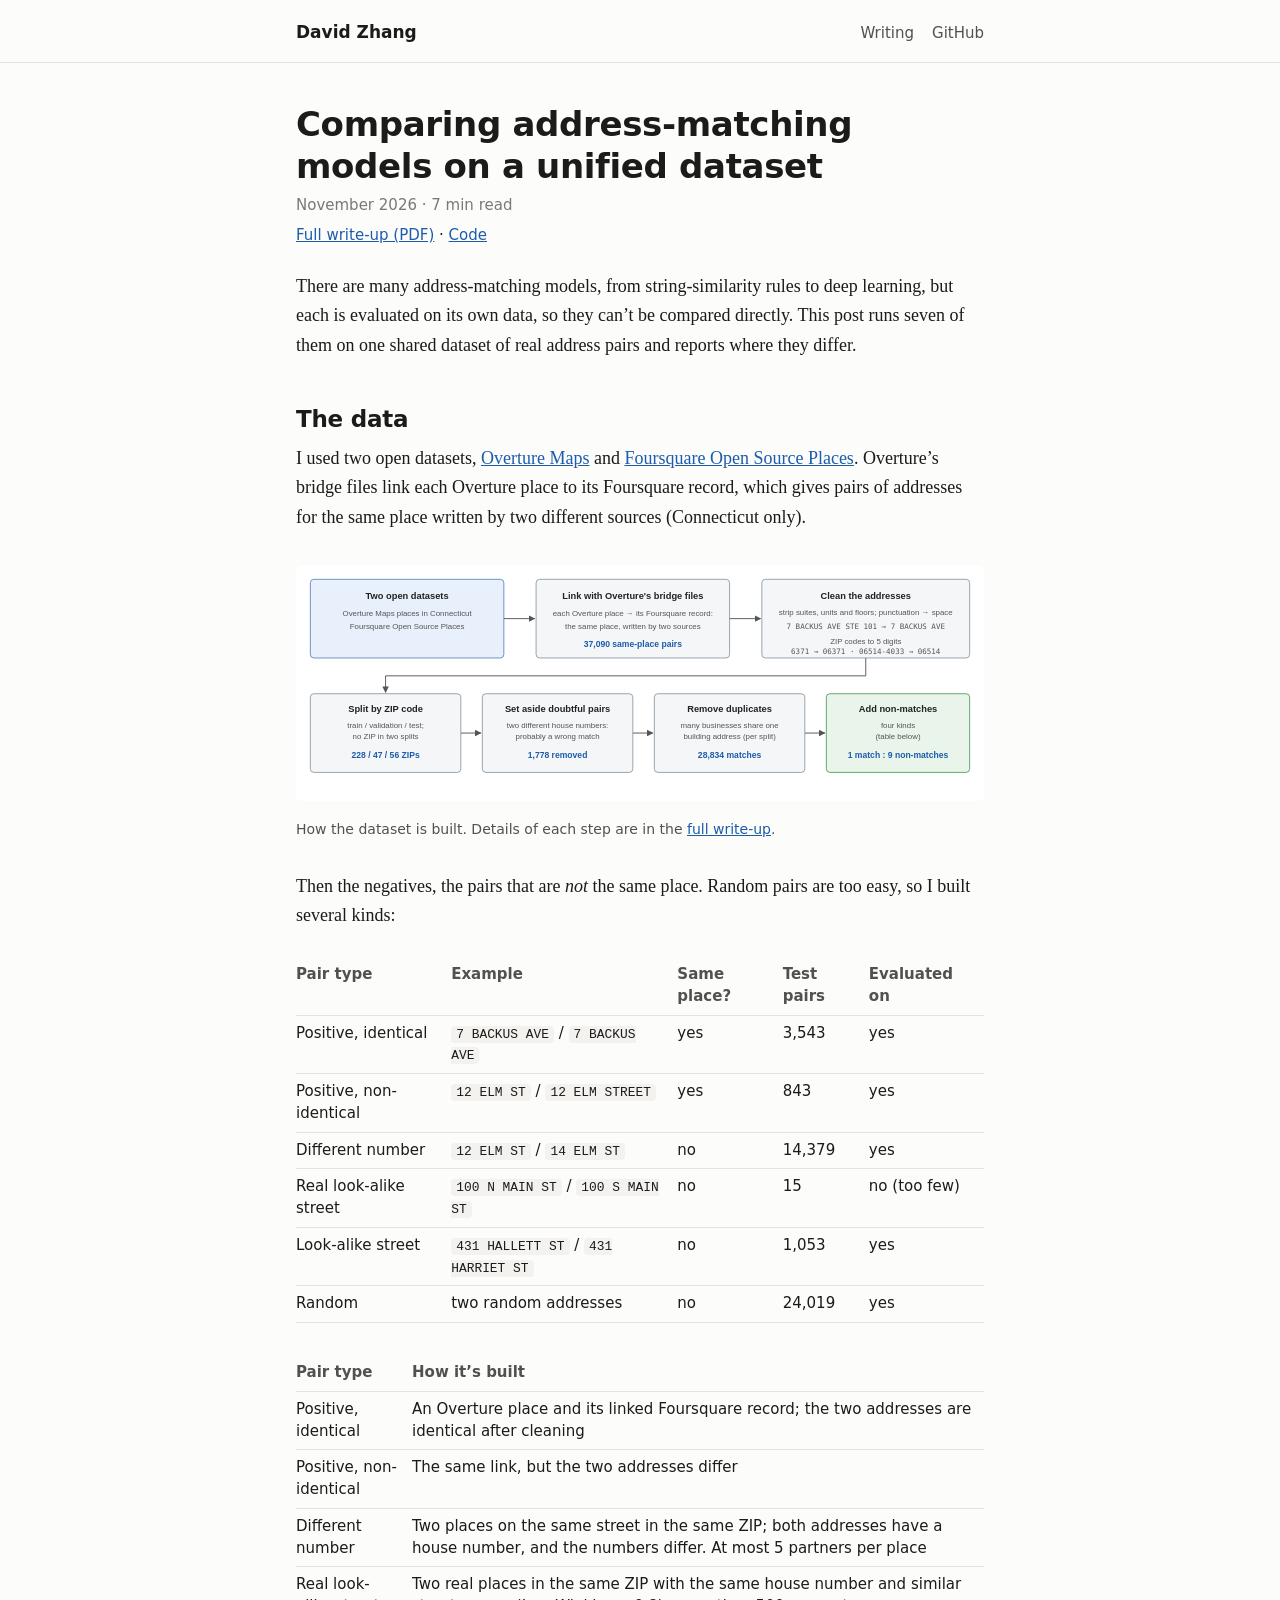
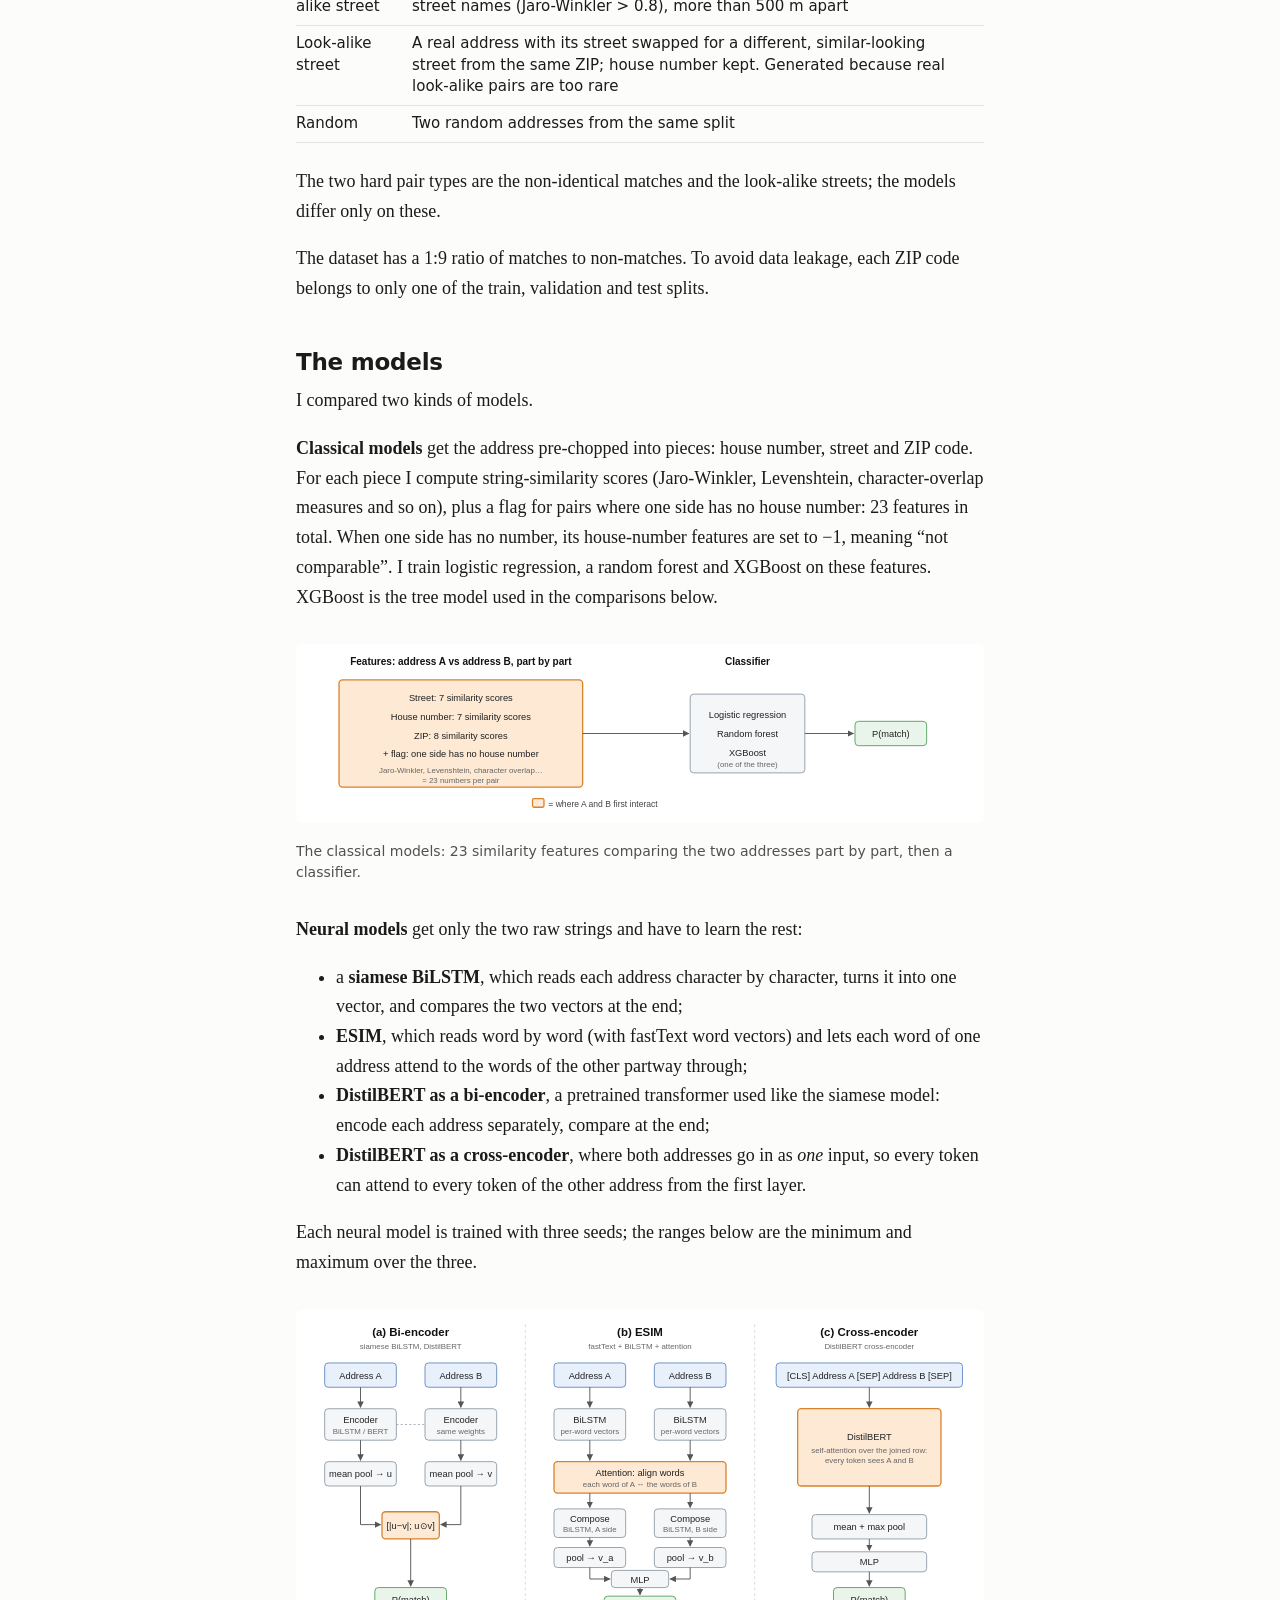
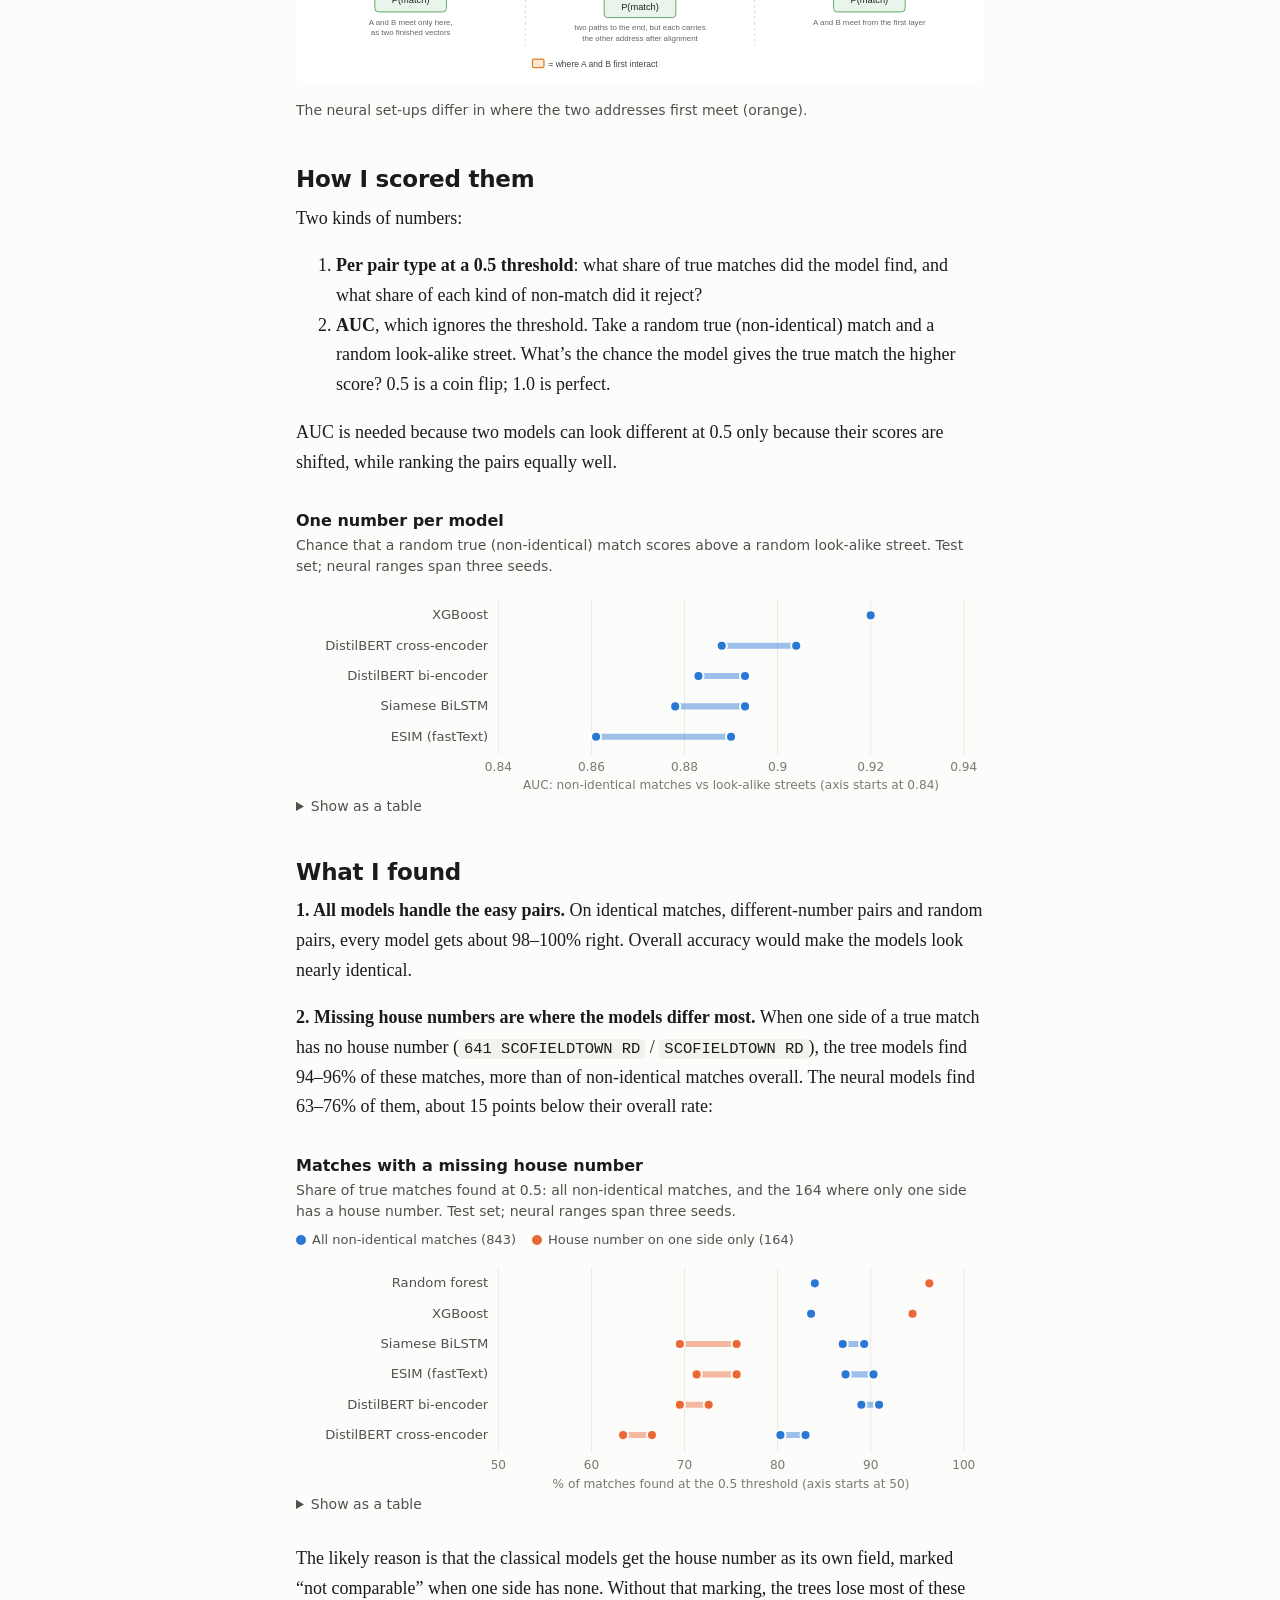
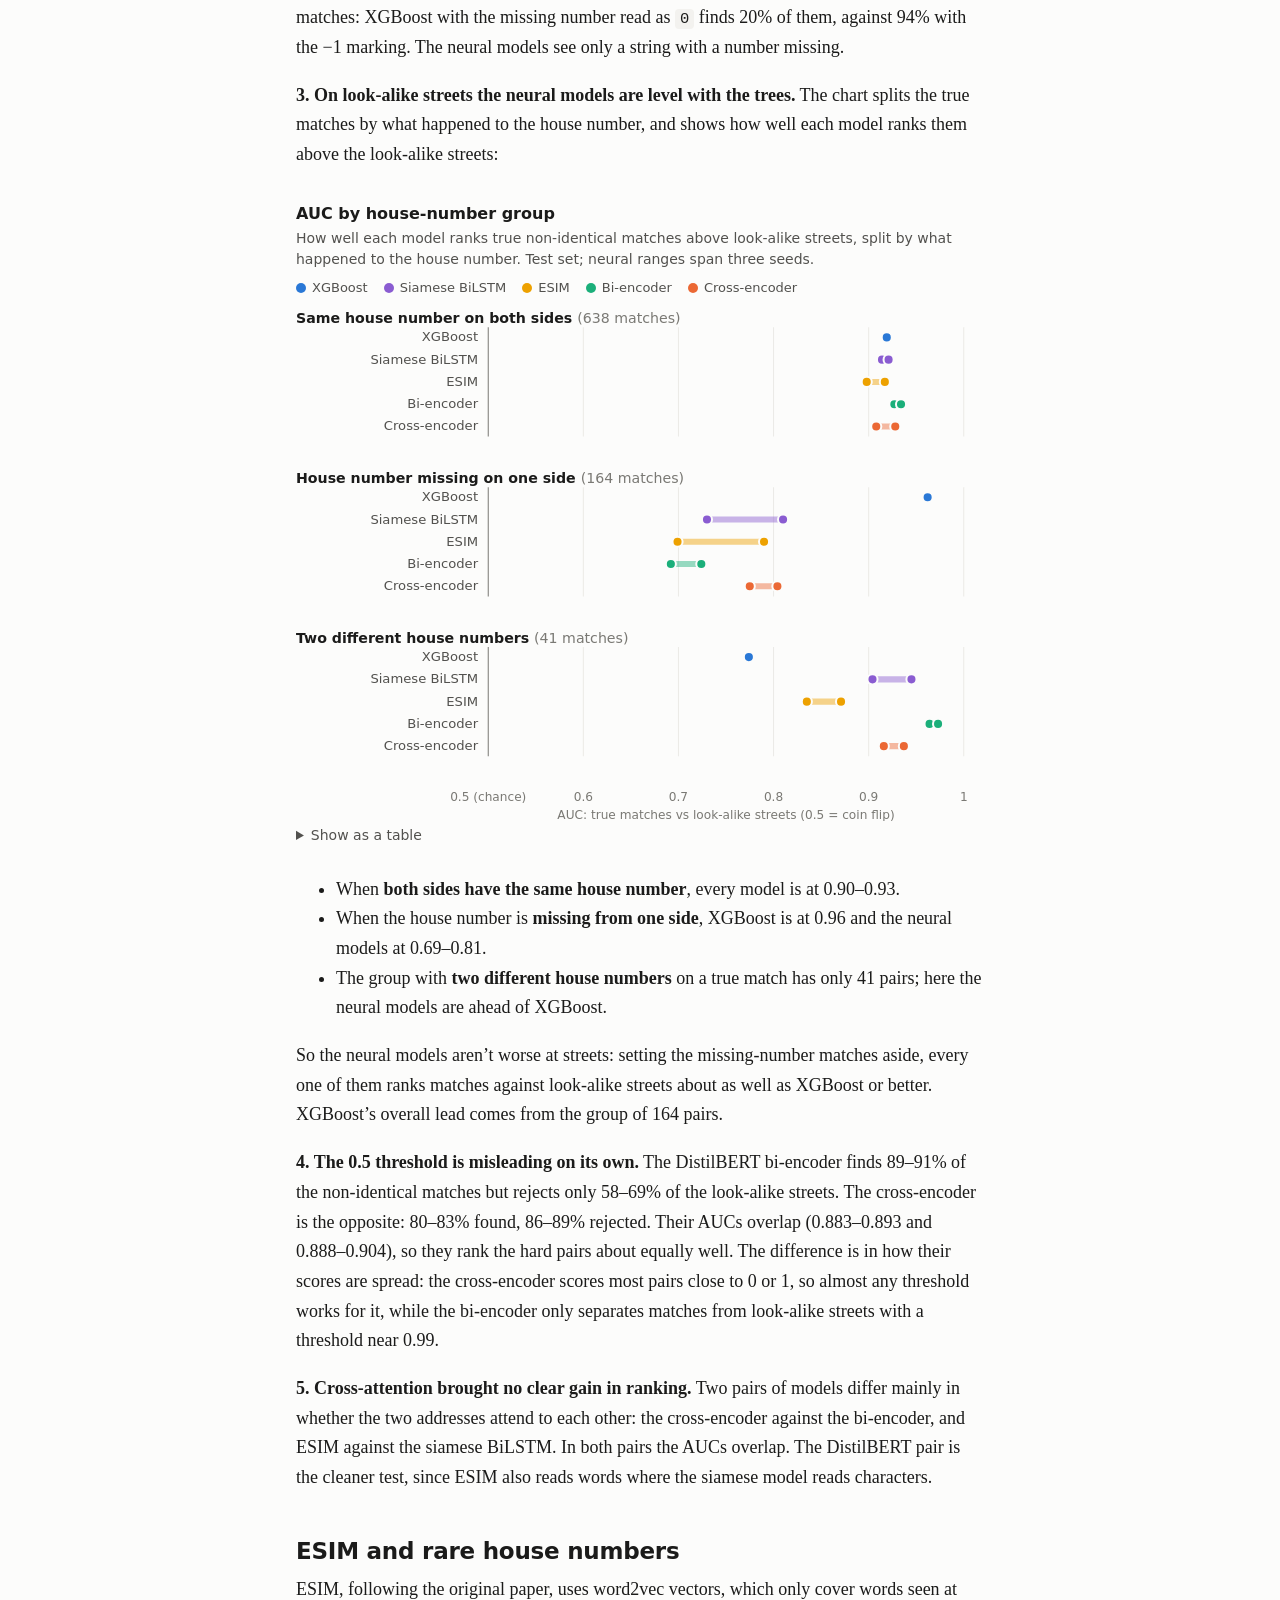
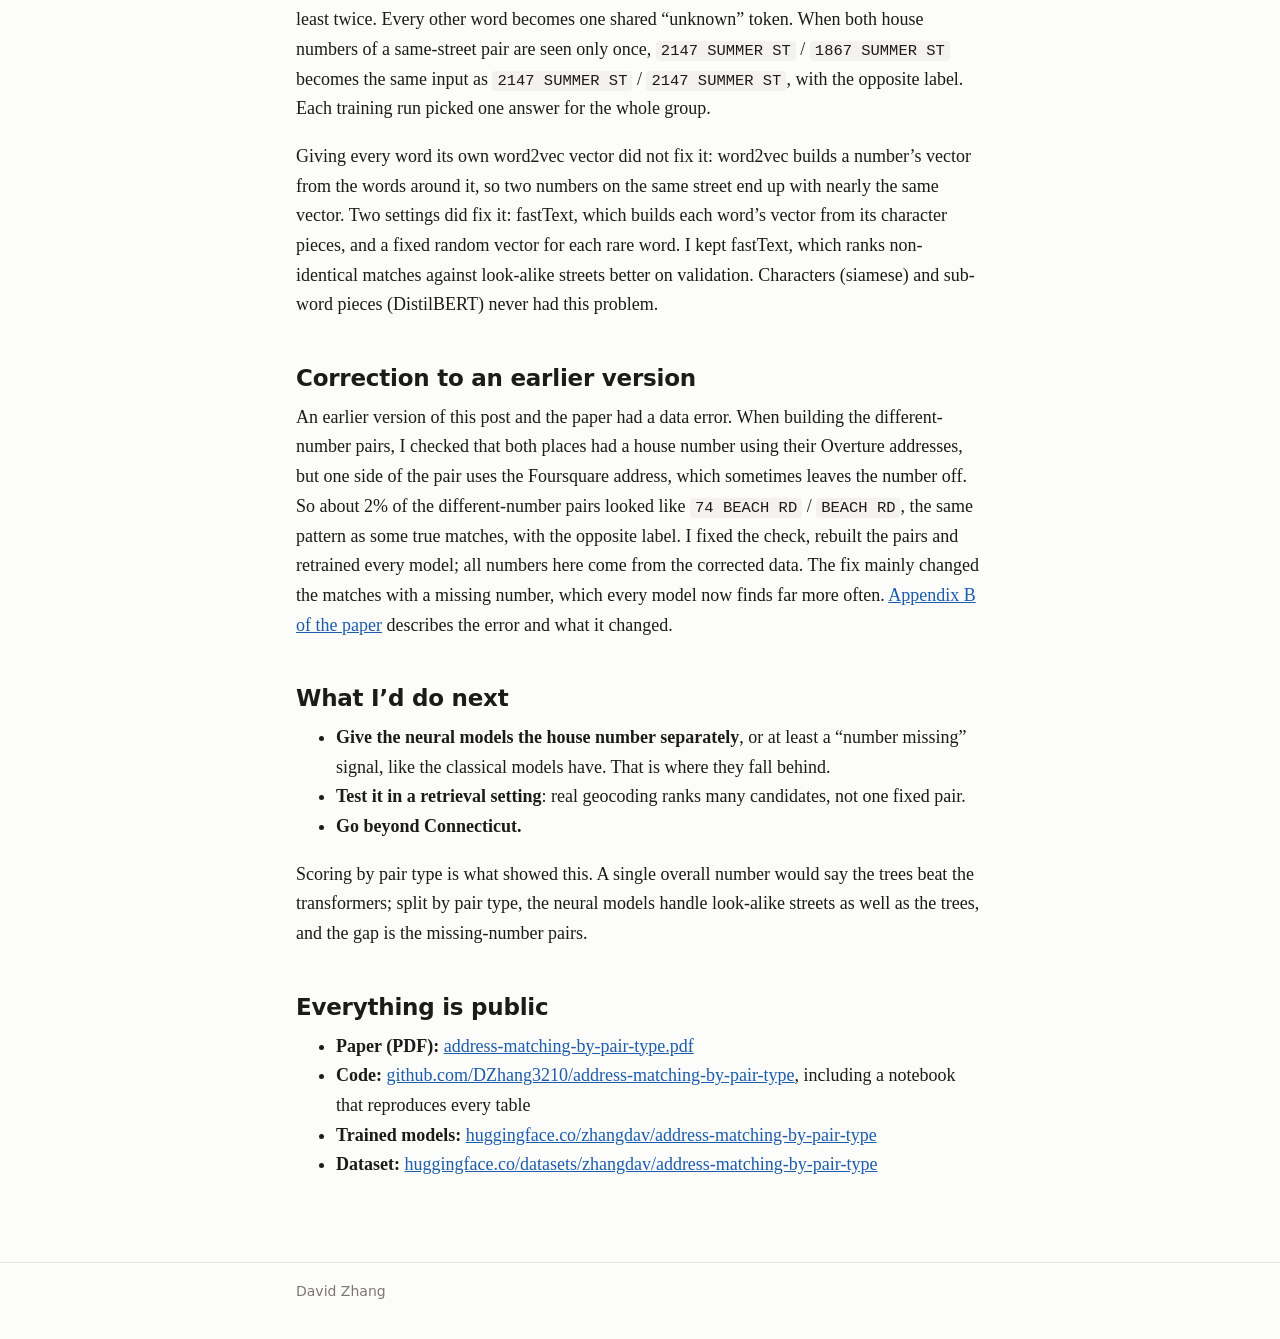
==== commit 33c2045d: "Address-matching post: update to the paper v2 Numbers, tables and charts from the corrected data (al" ====
--- a/posts/address-matching/index.html
+++ b/posts/address-matching/index.html
@@ -3,25 +3,21 @@
 <head>
 <meta charset="utf-8">
 <meta name="viewport" content="width=device-width, initial-scale=1">
-<title>Same place or not? What breaks address-matching models</title>
-<meta name="description" content="I compared tree models and four neural networks on real address pairs, scored by the kind of mistake. They all handle the easy cases. They come apart on one specific thing: a missing house number.">
+<title>Comparing address-matching models on a unified dataset</title>
+<meta name="description" content="Tree models and four neural networks, run on the same real address pairs and scored by pair type. They all handle the easy cases; they come apart on a missing house number.">
 <link rel="stylesheet" href="../../assets/style.css">
 </head>
 <body>
 <header class="site"><div class="wrap"><a class="name" href="../../">David Zhang</a>
 <nav><a href="../../">Writing</a><a href="https://github.com/DZhang3210">GitHub</a></nav></div></header>
 <main><div class="wrap">
-<article><h1>Same place or not? What breaks address-matching models</h1><div class="meta">November 2026 · 7 min read</div><p class="lede">Is <code>12 ELM ST</code> the same place as <code>12 ELM STREET</code>? Obviously. What about <code>431 HALLETT ST</code> and <code>431 HARRIET ST</code>? Probably not, but a model that only looks at how similar the letters are will say yes. And what about <code>74 BEACH RD</code> and <code>BEACH RD</code>?</p>
+<article><h1>Comparing address-matching models on a unified dataset</h1><div class="meta">November 2026 · 7 min read</div><p class="meta-link"><a href="https://github.com/DZhang3210/address-matching-by-pair-type/blob/main/paper/address-matching-by-pair-type.pdf">Full write-up (PDF)</a> · <a href="https://github.com/DZhang3210/address-matching-by-pair-type">Code</a></p>
 
-<p>That last one turned out to be the most interesting question in this whole project.</p>
-<p>This post walks through what I built and what I found. The full write-up, with every table, is <a href="https://github.com/DZhang3210/address-matching-by-pair-type/blob/main/paper/address-matching-by-pair-type.pdf">the paper (PDF)</a>, and the code, trained models and dataset are all public (links at the end).</p>
-<h2>The problem</h2>
-<p>Geocoding means turning an address into a point on a map. Somewhere in that process there&rsquo;s a step where you have an address someone typed and a list of candidate addresses from a reference database, usually the ones in the same ZIP code. You have to decide which candidate, if any, is the same place. That final yes/no comparison is <strong>address matching</strong>, and it&rsquo;s what this project is about.</p>
-<p>There&rsquo;s a fair amount of work on it, from hand-tuned string-similarity rules to deep learning. Lin et al. (2020), for example, report an F1 of 0.97 with a neural model on Chinese addresses. But I kept running into the same issue when reading these papers: <strong>every paper evaluates on its own data, with one headline number.</strong> You can&rsquo;t compare them, and a single number hides <em>which</em> mistakes a model makes. A model can score 98% accuracy while failing badly at the one case you actually care about, because the easy cases swamp the average.</p>
-<p>So I set out to put very different kinds of models on the same pairs and score them by the <em>type</em> of pair.</p>
+<p>There are many address-matching models, from string-similarity rules to deep learning, but each is evaluated on its own data, so they can&rsquo;t be compared directly. This post runs seven of them on one shared dataset of real address pairs and reports where they differ.</p>
 <h2>The data</h2>
-<p>I used two open datasets that describe the same real-world places: <a href="https://overturemaps.org/">Overture Maps</a> and <a href="https://opensource.foursquare.com/os-places/">Foursquare Open Source Places</a>. Overture publishes &ldquo;bridge files&rdquo; that say which Foursquare record each Overture place was matched to. So for every matched place in Connecticut I get two versions of its address, written by two different sources. That&rsquo;s a positive pair, labelled &ldquo;same place&rdquo;.</p>
-<p>A bit of cleaning was needed first. I matched at the <strong>building level</strong>, so suite and floor numbers get stripped (<code>7 BACKUS AVE STE 101</code> becomes <code>7 BACKUS AVE</code>). That creates lots of duplicates: one mall address appeared 77 times. I kept one copy of each, leaving 28,834 true matches.</p>
+<p>I used two open datasets, <a href="https://overturemaps.org/">Overture Maps</a> and <a href="https://opensource.foursquare.com/os-places/">Foursquare Open Source Places</a>. Overture&rsquo;s bridge files link each Overture place to its Foursquare record, which gives pairs of addresses for the same place written by two different sources (Connecticut only).</p>
+<figure><img src="../../assets/figures/data-pipeline.svg" alt="Data pipeline: two open datasets, linked with Overture's bridge files, cleaned, split by ZIP code, doubtful pairs set aside, duplicates removed, then non-matches added at 1:9"><figcaption>How the dataset is built. Details of each step are in the <a href="https://github.com/DZhang3210/address-matching-by-pair-type/blob/main/paper/address-matching-by-pair-type.pdf">full write-up</a>.</figcaption></figure>
+
 <p>Then the negatives, the pairs that are <em>not</em> the same place. Random pairs are too easy, so I built several kinds:</p>
 <div class="table-scroll"><table>
 <thead>
@@ -29,265 +25,408 @@
 <th>Pair type</th>
 <th>Example</th>
 <th>Same place?</th>
+<th>Test pairs</th>
+<th>Evaluated on</th>
 </tr>
 </thead>
 <tbody>
 <tr>
-<td>Identical match</td>
+<td>Positive, identical</td>
 <td><code>7 BACKUS AVE</code> / <code>7 BACKUS AVE</code></td>
 <td>yes</td>
-</tr>
-<tr>
-<td>Non-identical match</td>
+<td>3,543</td>
+<td>yes</td>
+</tr>
+<tr>
+<td>Positive, non-identical</td>
 <td><code>12 ELM ST</code> / <code>12 ELM STREET</code></td>
 <td>yes</td>
-</tr>
-<tr>
-<td>Case 1: same street, other number</td>
+<td>843</td>
+<td>yes</td>
+</tr>
+<tr>
+<td>Different number</td>
 <td><code>12 ELM ST</code> / <code>14 ELM ST</code></td>
 <td>no</td>
-</tr>
-<tr>
-<td>Case 2s: look-alike street</td>
+<td>14,379</td>
+<td>yes</td>
+</tr>
+<tr>
+<td>Real look-alike street</td>
+<td><code>100 N MAIN ST</code> / <code>100 S MAIN ST</code></td>
+<td>no</td>
+<td>15</td>
+<td>no (too few)</td>
+</tr>
+<tr>
+<td>Look-alike street</td>
 <td><code>431 HALLETT ST</code> / <code>431 HARRIET ST</code></td>
 <td>no</td>
-</tr>
-<tr>
-<td>Case 3: random</td>
+<td>1,053</td>
+<td>yes</td>
+</tr>
+<tr>
+<td>Random</td>
 <td>two random addresses</td>
 <td>no</td>
+<td>24,019</td>
+<td>yes</td>
 </tr>
 </tbody>
 </table></div>
-<p>The look-alike streets (case 2s) were the hard part to get. Real examples are rare: only 15 in my whole test set. So I made them: take a real address, keep its house number, and swap in a <em>different</em> real street from the same ZIP code whose name looks similar. The non-identical matches and the look-alike streets are the two hard pair types. Every model gets the easy ones right, so they&rsquo;re where the models differ.</p>
-<p>Two more design choices mattered. There are nine non-matches for every match, which mimics a model having to reject many wrong candidates. And the train/validation/test split is <strong>by ZIP code</strong>: whole neighbourhoods go to one split, so the test set contains only areas no model has seen.</p>
+<div class="table-scroll"><table>
+<thead>
+<tr>
+<th>Pair type</th>
+<th>How it&rsquo;s built</th>
+</tr>
+</thead>
+<tbody>
+<tr>
+<td>Positive, identical</td>
+<td>An Overture place and its linked Foursquare record; the two addresses are identical after cleaning</td>
+</tr>
+<tr>
+<td>Positive, non-identical</td>
+<td>The same link, but the two addresses differ</td>
+</tr>
+<tr>
+<td>Different number</td>
+<td>Two places on the same street in the same ZIP; both addresses have a house number, and the numbers differ. At most 5 partners per place</td>
+</tr>
+<tr>
+<td>Real look-alike street</td>
+<td>Two real places in the same ZIP with the same house number and similar street names (Jaro-Winkler &gt; 0.8), more than 500 m apart</td>
+</tr>
+<tr>
+<td>Look-alike street</td>
+<td>A real address with its street swapped for a different, similar-looking street from the same ZIP; house number kept. Generated because real look-alike pairs are too rare</td>
+</tr>
+<tr>
+<td>Random</td>
+<td>Two random addresses from the same split</td>
+</tr>
+</tbody>
+</table></div>
+<p>The two hard pair types are the non-identical matches and the look-alike streets; the models differ only on these.</p>
+<p>The dataset has a 1:9 ratio of matches to non-matches. To avoid data leakage, each ZIP code belongs to only one of the train, validation and test splits.</p>
 <h2>The models</h2>
-<p>I compared two very different approaches.</p>
-<p><strong>Classical models</strong> get the address pre-chopped into pieces: house number, street and ZIP code. For each piece I compute string-similarity scores (Jaro-Winkler, Levenshtein, character-overlap measures and so on), 23 features in total, and train logistic regression, a random forest and XGBoost on them.</p>
-<p><strong>Neural models</strong> get only the two raw strings and have to figure out the rest:</p>
+<p>I compared two kinds of models.</p>
+<p><strong>Classical models</strong> get the address pre-chopped into pieces: house number, street and ZIP code. For each piece I compute string-similarity scores (Jaro-Winkler, Levenshtein, character-overlap measures and so on), plus a flag for pairs where one side has no house number: 23 features in total. When one side has no number, its house-number features are set to −1, meaning &ldquo;not comparable&rdquo;. I train logistic regression, a random forest and XGBoost on these features. XGBoost is the tree model used in the comparisons below.</p>
+<figure><img src="../../assets/figures/classical-setup.svg" alt="Diagram of the classical set-up: two addresses are split into house number, street and ZIP, compared part by part into 23 similarity features, and passed to a classifier"><figcaption>The classical models: 23 similarity features comparing the two addresses part by part, then a classifier.</figcaption></figure>
+
+<p><strong>Neural models</strong> get only the two raw strings and have to learn the rest:</p>
 <ul>
-<li>a <strong>siamese BiLSTM</strong>, which reads each address character by character, squashes it into one vector, and compares the two vectors at the very end;</li>
-<li><strong>ESIM</strong>, which reads word by word and lets each word of one address &ldquo;attend&rdquo; to the words of the other partway through;</li>
+<li>a <strong>siamese BiLSTM</strong>, which reads each address character by character, turns it into one vector, and compares the two vectors at the end;</li>
+<li><strong>ESIM</strong>, which reads word by word (with fastText word vectors) and lets each word of one address attend to the words of the other partway through;</li>
 <li><strong>DistilBERT as a bi-encoder</strong>, a pretrained transformer used like the siamese model: encode each address separately, compare at the end;</li>
-<li><strong>DistilBERT as a cross-encoder</strong>, where both addresses go in as <em>one</em> input, so every token can look at every token of the other address from the first layer.</li>
+<li><strong>DistilBERT as a cross-encoder</strong>, where both addresses go in as <em>one</em> input, so every token can attend to every token of the other address from the first layer.</li>
 </ul>
+<p>Each neural model is trained with three seeds; the ranges below are the minimum and maximum over the three.</p>
 <figure><img src="../../assets/figures/model-setups.svg" alt="Diagram of the three neural set-ups: bi-encoder, ESIM, cross-encoder"><figcaption>The neural set-ups differ in where the two addresses first meet (orange).</figcaption></figure>
 
 <h2>How I scored them</h2>
 <p>Two kinds of numbers:</p>
 <ol>
 <li><strong>Per pair type at a 0.5 threshold</strong>: what share of true matches did the model find, and what share of each kind of non-match did it reject?</li>
-<li><strong>AUC</strong>, which ignores the threshold. Take a random true (non-identical) match and a random look-alike-street fake. What&rsquo;s the chance the model gives the true match the higher score? 0.5 is a coin flip; 1.0 is perfect.</li>
+<li><strong>AUC</strong>, which ignores the threshold. Take a random true (non-identical) match and a random look-alike street. What&rsquo;s the chance the model gives the true match the higher score? 0.5 is a coin flip; 1.0 is perfect.</li>
 </ol>
-<p>The second one turned out to be essential. Two models can look very different at 0.5 just because their scores are shifted, while ranking the pairs equally well.</p>
-<figure class="chart"><figcaption><strong>One number per model</strong><span>Chance that a random true (non-identical) match scores above a random look-alike-street fake. Test set; neural ranges span three seeds.</span></figcaption><div class="svg-scroll"><svg viewBox="0 0 680 202" role="img" aria-label="Overall AUC per model">
+<p>AUC is needed because two models can look different at 0.5 only because their scores are shifted, while ranking the pairs equally well.</p>
+<figure class="chart"><figcaption><strong>One number per model</strong><span>Chance that a random true (non-identical) match scores above a random look-alike street. Test set; neural ranges span three seeds.</span></figcaption><div class="svg-scroll"><svg viewBox="0 0 680 202" role="img" aria-label="Overall AUC per model">
 <line class="grid" x1="200.0" y1="12" x2="200.0" y2="166"/>
-<text class="tick" x="200.0" y="182" text-anchor="middle">0.8</text>
-<line class="grid" x1="276.7" y1="12" x2="276.7" y2="166"/>
-<text class="tick" x="276.7" y="182" text-anchor="middle">0.82</text>
-<line class="grid" x1="353.3" y1="12" x2="353.3" y2="166"/>
-<text class="tick" x="353.3" y="182" text-anchor="middle">0.84</text>
-<line class="grid" x1="430.0" y1="12" x2="430.0" y2="166"/>
-<text class="tick" x="430.0" y="182" text-anchor="middle">0.86</text>
-<line class="grid" x1="506.7" y1="12" x2="506.7" y2="166"/>
-<text class="tick" x="506.7" y="182" text-anchor="middle">0.88</text>
-<line class="grid" x1="583.3" y1="12" x2="583.3" y2="166"/>
-<text class="tick" x="583.3" y="182" text-anchor="middle">0.9</text>
+<text class="tick" x="200.0" y="182" text-anchor="middle">0.84</text>
+<line class="grid" x1="292.0" y1="12" x2="292.0" y2="166"/>
+<text class="tick" x="292.0" y="182" text-anchor="middle">0.86</text>
+<line class="grid" x1="384.0" y1="12" x2="384.0" y2="166"/>
+<text class="tick" x="384.0" y="182" text-anchor="middle">0.88</text>
+<line class="grid" x1="476.0" y1="12" x2="476.0" y2="166"/>
+<text class="tick" x="476.0" y="182" text-anchor="middle">0.9</text>
+<line class="grid" x1="568.0" y1="12" x2="568.0" y2="166"/>
+<text class="tick" x="568.0" y="182" text-anchor="middle">0.92</text>
 <line class="grid" x1="660.0" y1="12" x2="660.0" y2="166"/>
-<text class="tick" x="660.0" y="182" text-anchor="middle">0.92</text>
-<text class="label" x="190" y="32" text-anchor="end">Random forest / XGBoost</text>
-<g class="mark"><title>Random forest / XGBoost: AUC 0.902</title>
-<circle class="dot s1" cx="591.0" cy="28" r="5"/>
-<circle class="dot s1" cx="591.0" cy="28" r="5"/>
-<rect class="hit" x="583.0" y="18" width="16.0" height="20"/>
+<text class="tick" x="660.0" y="182" text-anchor="middle">0.94</text>
+<text class="label" x="190" y="32" text-anchor="end">XGBoost</text>
+<g class="mark"><title>XGBoost: AUC 0.920</title>
+<circle class="dot s1" cx="568.0" cy="28" r="5"/>
+<circle class="dot s1" cx="568.0" cy="28" r="5"/>
+<rect class="hit" x="560.0" y="18" width="16.0" height="20"/>
 </g>
 <text class="label" x="190" y="62" text-anchor="end">DistilBERT cross-encoder</text>
-<g class="mark"><title>DistilBERT cross-encoder: AUC 0.877–0.888</title>
-<line class="range s1" x1="495.2" y1="58" x2="537.3" y2="58"/>
-<circle class="dot s1" cx="495.2" cy="58" r="5"/>
-<circle class="dot s1" cx="537.3" cy="58" r="5"/>
-<rect class="hit" x="487.2" y="48" width="58.2" height="20"/>
+<g class="mark"><title>DistilBERT cross-encoder: AUC 0.888–0.904</title>
+<line class="range s1" x1="420.8" y1="58" x2="494.4" y2="58"/>
+<circle class="dot s1" cx="420.8" cy="58" r="5"/>
+<circle class="dot s1" cx="494.4" cy="58" r="5"/>
+<rect class="hit" x="412.8" y="48" width="89.6" height="20"/>
+</g>
+<text class="label" x="190" y="92" text-anchor="end">DistilBERT bi-encoder</text>
+<g class="mark"><title>DistilBERT bi-encoder: AUC 0.883–0.893</title>
+<line class="range s1" x1="397.8" y1="88" x2="443.8" y2="88"/>
+<circle class="dot s1" cx="397.8" cy="88" r="5"/>
+<circle class="dot s1" cx="443.8" cy="88" r="5"/>
+<rect class="hit" x="389.8" y="78" width="62.0" height="20"/>
+</g>
+<text class="label" x="190" y="122" text-anchor="end">Siamese BiLSTM</text>
+<g class="mark"><title>Siamese BiLSTM: AUC 0.878–0.893</title>
+<line class="range s1" x1="374.8" y1="118" x2="443.8" y2="118"/>
+<circle class="dot s1" cx="374.8" cy="118" r="5"/>
+<circle class="dot s1" cx="443.8" cy="118" r="5"/>
+<rect class="hit" x="366.8" y="108" width="85.0" height="20"/>
+</g>
+<text class="label" x="190" y="152" text-anchor="end">ESIM (fastText)</text>
+<g class="mark"><title>ESIM (fastText): AUC 0.861–0.890</title>
+<line class="range s1" x1="296.6" y1="148" x2="430.0" y2="148"/>
+<circle class="dot s1" cx="296.6" cy="148" r="5"/>
+<circle class="dot s1" cx="430.0" cy="148" r="5"/>
+<rect class="hit" x="288.6" y="138" width="149.4" height="20"/>
+</g>
+<text class="tick" x="430" y="200" text-anchor="middle">AUC: non-identical matches vs look-alike streets (axis starts at 0.84)</text>
+</svg></div><details class="table-view"><summary>Show as a table</summary><table><tr><th>Model</th><th>AUC</th></tr><tr><td>XGBoost</td><td>0.920</td></tr><tr><td>DistilBERT cross-encoder</td><td>0.888–0.904</td></tr><tr><td>DistilBERT bi-encoder</td><td>0.883–0.893</td></tr><tr><td>Siamese BiLSTM</td><td>0.878–0.893</td></tr><tr><td>ESIM (fastText)</td><td>0.861–0.890</td></tr></table></details></figure>
+<h2>What I found</h2>
+<p><strong>1. All models handle the easy pairs.</strong> On identical matches, different-number pairs and random pairs, every model gets about 98–100% right. Overall accuracy would make the models look nearly identical.</p>
+<p><strong>2. Missing house numbers are where the models differ most.</strong> When one side of a true match has no house number (<code>641 SCOFIELDTOWN RD</code> / <code>SCOFIELDTOWN RD</code>), the tree models find 94–96% of these matches, more than of non-identical matches overall. The neural models find 63–76% of them, about 15 points below their overall rate:</p>
+<figure class="chart"><figcaption><strong>Matches with a missing house number</strong><span>Share of true matches found at 0.5: all non-identical matches, and the 164 where only one side has a house number. Test set; neural ranges span three seeds.</span></figcaption><div class="legend"><span><i class="sw s1"></i>All non-identical matches (843)</span><span><i class="sw s2"></i>House number on one side only (164)</span></div><div class="svg-scroll"><svg viewBox="0 0 680 232" role="img" aria-label="Share of matches found at 0.5, all non-identical vs house number missing on one side">
+<line class="grid" x1="200.0" y1="12" x2="200.0" y2="196"/>
+<text class="tick" x="200.0" y="212" text-anchor="middle">50</text>
+<line class="grid" x1="292.0" y1="12" x2="292.0" y2="196"/>
+<text class="tick" x="292.0" y="212" text-anchor="middle">60</text>
+<line class="grid" x1="384.0" y1="12" x2="384.0" y2="196"/>
+<text class="tick" x="384.0" y="212" text-anchor="middle">70</text>
+<line class="grid" x1="476.0" y1="12" x2="476.0" y2="196"/>
+<text class="tick" x="476.0" y="212" text-anchor="middle">80</text>
+<line class="grid" x1="568.0" y1="12" x2="568.0" y2="196"/>
+<text class="tick" x="568.0" y="212" text-anchor="middle">90</text>
+<line class="grid" x1="660.0" y1="12" x2="660.0" y2="196"/>
+<text class="tick" x="660.0" y="212" text-anchor="middle">100</text>
+<text class="label" x="190" y="32" text-anchor="end">Random forest</text>
+<g class="mark"><title>Random forest, all non-identical matches (843): 84.0% found</title>
+<circle class="dot s1" cx="512.8" cy="28" r="5"/>
+<circle class="dot s1" cx="512.8" cy="28" r="5"/>
+<rect class="hit" x="504.8" y="18" width="16.0" height="20"/>
+</g>
+<g class="mark"><title>Random forest, house number on one side only (164): 96.3% found</title>
+<circle class="dot s2" cx="626.0" cy="28" r="5"/>
+<circle class="dot s2" cx="626.0" cy="28" r="5"/>
+<rect class="hit" x="618.0" y="18" width="16.0" height="20"/>
+</g>
+<text class="label" x="190" y="62" text-anchor="end">XGBoost</text>
+<g class="mark"><title>XGBoost, all non-identical matches (843): 83.6% found</title>
+<circle class="dot s1" cx="509.1" cy="58" r="5"/>
+<circle class="dot s1" cx="509.1" cy="58" r="5"/>
+<rect class="hit" x="501.1" y="48" width="16.0" height="20"/>
+</g>
+<g class="mark"><title>XGBoost, house number on one side only (164): 94.5% found</title>
+<circle class="dot s2" cx="609.4" cy="58" r="5"/>
+<circle class="dot s2" cx="609.4" cy="58" r="5"/>
+<rect class="hit" x="601.4" y="48" width="16.0" height="20"/>
 </g>
 <text class="label" x="190" y="92" text-anchor="end">Siamese BiLSTM</text>
-<g class="mark"><title>Siamese BiLSTM: AUC 0.854</title>
-<circle class="dot s1" cx="407.0" cy="88" r="5"/>
-<circle class="dot s1" cx="407.0" cy="88" r="5"/>
-<rect class="hit" x="399.0" y="78" width="16.0" height="20"/>
-</g>
-<text class="label" x="190" y="122" text-anchor="end">DistilBERT bi-encoder</text>
-<g class="mark"><title>DistilBERT bi-encoder: AUC 0.836–0.845</title>
-<line class="range s1" x1="338.0" y1="118" x2="372.5" y2="118"/>
-<circle class="dot s1" cx="338.0" cy="118" r="5"/>
-<circle class="dot s1" cx="372.5" cy="118" r="5"/>
-<rect class="hit" x="330.0" y="108" width="50.5" height="20"/>
-</g>
-<text class="label" x="190" y="152" text-anchor="end">ESIM</text>
-<g class="mark"><title>ESIM: AUC 0.815–0.842</title>
-<line class="range s1" x1="257.5" y1="148" x2="361.0" y2="148"/>
-<circle class="dot s1" cx="257.5" cy="148" r="5"/>
-<circle class="dot s1" cx="361.0" cy="148" r="5"/>
-<rect class="hit" x="249.5" y="138" width="119.5" height="20"/>
-</g>
-<text class="tick" x="430" y="200" text-anchor="middle">AUC: non-identical matches vs look-alike streets (axis starts at 0.80)</text>
-</svg></div><details class="table-view"><summary>Show as a table</summary><table><tr><th>Model</th><th>AUC</th></tr><tr><td>Random forest / XGBoost</td><td>0.902</td></tr><tr><td>DistilBERT cross-encoder</td><td>0.877–0.888</td></tr><tr><td>Siamese BiLSTM</td><td>0.854</td></tr><tr><td>DistilBERT bi-encoder</td><td>0.836–0.845</td></tr><tr><td>ESIM</td><td>0.815–0.842</td></tr></table></details></figure>
-<h2>What I found</h2>
-<p><strong>1. Everyone handles the easy stuff.</strong> Identical matches, a different house number on the same street, random pairs: every model gets about 98–100% of these right. If I&rsquo;d reported overall accuracy, the models would look nearly identical.</p>
-<p><strong>2. The 0.5 threshold is misleading on its own.</strong> The DistilBERT bi-encoder finds 82–84% of the non-identical matches but rejects only 58–63% of the look-alike streets. The cross-encoder is the opposite: 70–73% found, 82–93% rejected. They look like completely different models. But their ranking ability (AUC) is much closer, and the gap between them has a very specific source.</p>
-<p><strong>3. That source is the house number.</strong> Here&rsquo;s the key chart. It splits the true matches by what happened to the house number, and asks how well each model ranks them above the look-alike fakes:</p>
-<figure class="chart"><figcaption><strong>Where the models differ: the house number</strong><span>How well each model ranks true non-identical matches above look-alike-street fakes, split by what happened to the house number. Test set; bars span three seeds.</span></figcaption><div class="legend"><span><i class="sw s1"></i>Random forest</span><span><i class="sw s2"></i>Cross-encoder</span><span><i class="sw s3"></i>Bi-encoder</span><span><i class="sw s4"></i>ESIM</span></div><div class="svg-scroll"><svg viewBox="0 0 680 446" role="img" aria-label="AUC of true matches against look-alike streets, by house-number group">
+<g class="mark"><title>Siamese BiLSTM, all non-identical matches (843): 87.0–89.3% found</title>
+<line class="range s1" x1="540.4" y1="88" x2="561.6" y2="88"/>
+<circle class="dot s1" cx="540.4" cy="88" r="5"/>
+<circle class="dot s1" cx="561.6" cy="88" r="5"/>
+<rect class="hit" x="532.4" y="78" width="37.2" height="20"/>
+</g>
+<g class="mark"><title>Siamese BiLSTM, house number on one side only (164): 69.5–75.6% found</title>
+<line class="range s2" x1="379.4" y1="88" x2="435.5" y2="88"/>
+<circle class="dot s2" cx="379.4" cy="88" r="5"/>
+<circle class="dot s2" cx="435.5" cy="88" r="5"/>
+<rect class="hit" x="371.4" y="78" width="72.1" height="20"/>
+</g>
+<text class="label" x="190" y="122" text-anchor="end">ESIM (fastText)</text>
+<g class="mark"><title>ESIM (fastText), all non-identical matches (843): 87.3–90.3% found</title>
+<line class="range s1" x1="543.2" y1="118" x2="570.8" y2="118"/>
+<circle class="dot s1" cx="543.2" cy="118" r="5"/>
+<circle class="dot s1" cx="570.8" cy="118" r="5"/>
+<rect class="hit" x="535.2" y="108" width="43.6" height="20"/>
+</g>
+<g class="mark"><title>ESIM (fastText), house number on one side only (164): 71.3–75.6% found</title>
+<line class="range s2" x1="396.0" y1="118" x2="435.5" y2="118"/>
+<circle class="dot s2" cx="396.0" cy="118" r="5"/>
+<circle class="dot s2" cx="435.5" cy="118" r="5"/>
+<rect class="hit" x="388.0" y="108" width="55.6" height="20"/>
+</g>
+<text class="label" x="190" y="152" text-anchor="end">DistilBERT bi-encoder</text>
+<g class="mark"><title>DistilBERT bi-encoder, all non-identical matches (843): 89.0–90.9% found</title>
+<line class="range s1" x1="558.8" y1="148" x2="576.3" y2="148"/>
+<circle class="dot s1" cx="558.8" cy="148" r="5"/>
+<circle class="dot s1" cx="576.3" cy="148" r="5"/>
+<rect class="hit" x="550.8" y="138" width="33.5" height="20"/>
+</g>
+<g class="mark"><title>DistilBERT bi-encoder, house number on one side only (164): 69.5–72.6% found</title>
+<line class="range s2" x1="379.4" y1="148" x2="407.9" y2="148"/>
+<circle class="dot s2" cx="379.4" cy="148" r="5"/>
+<circle class="dot s2" cx="407.9" cy="148" r="5"/>
+<rect class="hit" x="371.4" y="138" width="44.5" height="20"/>
+</g>
+<text class="label" x="190" y="182" text-anchor="end">DistilBERT cross-encoder</text>
+<g class="mark"><title>DistilBERT cross-encoder, all non-identical matches (843): 80.3–83.0% found</title>
+<line class="range s1" x1="478.8" y1="178" x2="503.6" y2="178"/>
+<circle class="dot s1" cx="478.8" cy="178" r="5"/>
+<circle class="dot s1" cx="503.6" cy="178" r="5"/>
+<rect class="hit" x="470.8" y="168" width="40.8" height="20"/>
+</g>
+<g class="mark"><title>DistilBERT cross-encoder, house number on one side only (164): 63.4–66.5% found</title>
+<line class="range s2" x1="323.3" y1="178" x2="351.8" y2="178"/>
+<circle class="dot s2" cx="323.3" cy="178" r="5"/>
+<circle class="dot s2" cx="351.8" cy="178" r="5"/>
+<rect class="hit" x="315.3" y="168" width="44.5" height="20"/>
+</g>
+<text class="tick" x="430" y="230" text-anchor="middle">% of matches found at the 0.5 threshold (axis starts at 50)</text>
+</svg></div><details class="table-view"><summary>Show as a table</summary><table><tr><th>Model</th><th>All non-identical</th><th>Number on one side only</th></tr><tr><td>Random forest</td><td>84.0%</td><td>96.3%</td></tr><tr><td>XGBoost</td><td>83.6%</td><td>94.5%</td></tr><tr><td>Siamese BiLSTM</td><td>87.0–89.3%</td><td>69.5–75.6%</td></tr><tr><td>ESIM (fastText)</td><td>87.3–90.3%</td><td>71.3–75.6%</td></tr><tr><td>DistilBERT bi-encoder</td><td>89.0–90.9%</td><td>69.5–72.6%</td></tr><tr><td>DistilBERT cross-encoder</td><td>80.3–83.0%</td><td>63.4–66.5%</td></tr></table></details></figure>
+<p>The likely reason is that the classical models get the house number as its own field, marked &ldquo;not comparable&rdquo; when one side has none. Without that marking, the trees lose most of these matches: XGBoost with the missing number read as <code>0</code> finds 20% of them, against 94% with the −1 marking. The neural models see only a string with a number missing.</p>
+<p><strong>3. On look-alike streets the neural models are level with the trees.</strong> The chart splits the true matches by what happened to the house number, and shows how well each model ranks them above the look-alike streets:</p>
+<figure class="chart"><figcaption><strong>AUC by house-number group</strong><span>How well each model ranks true non-identical matches above look-alike streets, split by what happened to the house number. Test set; neural ranges span three seeds.</span></figcaption><div class="legend"><span><i class="sw s1"></i>XGBoost</span><span><i class="sw s5"></i>Siamese BiLSTM</span><span><i class="sw s4"></i>ESIM</span><span><i class="sw s3"></i>Bi-encoder</span><span><i class="sw s2"></i>Cross-encoder</span></div><div class="svg-scroll"><svg viewBox="0 0 680 512" role="img" aria-label="AUC of true matches against look-alike streets, by house-number group">
 <text class="group" x="0" y="20">Same house number on both sides <tspan class="muted">(638 matches)</tspan></text>
-<line class="grid" x1="190.0" y1="24" x2="190.0" y2="110"/>
-<line class="chance" x1="268.3" y1="24" x2="268.3" y2="110"/>
-<line class="grid" x1="346.7" y1="24" x2="346.7" y2="110"/>
-<line class="grid" x1="425.0" y1="24" x2="425.0" y2="110"/>
-<line class="grid" x1="503.3" y1="24" x2="503.3" y2="110"/>
-<line class="grid" x1="581.7" y1="24" x2="581.7" y2="110"/>
-<line class="grid" x1="660.0" y1="24" x2="660.0" y2="110"/>
-<text class="label" x="180" y="38" text-anchor="end">Random forest</text>
-<g class="mark"><title>Random forest, same house number on both sides: AUC 0.923 (1 run)</title>
-<circle class="dot s1" cx="599.7" cy="34" r="5"/>
-<circle class="dot s1" cx="599.7" cy="34" r="5"/>
-<rect class="hit" x="591.7" y="24" width="16.0" height="20"/>
-</g>
-<text class="label" x="180" y="60" text-anchor="end">Cross-encoder</text>
-<g class="mark"><title>Cross-encoder, same house number on both sides: AUC 0.922–0.927 (3 seeds, min–max)</title>
-<line class="range s2" x1="598.9" y1="56" x2="602.8" y2="56"/>
-<circle class="dot s2" cx="598.9" cy="56" r="5"/>
-<circle class="dot s2" cx="602.8" cy="56" r="5"/>
-<rect class="hit" x="590.9" y="46" width="19.9" height="20"/>
-</g>
-<text class="label" x="180" y="82" text-anchor="end">Bi-encoder</text>
-<g class="mark"><title>Bi-encoder, same house number on both sides: AUC 0.925–0.934 (3 seeds, min–max)</title>
-<line class="range s3" x1="601.2" y1="78" x2="608.3" y2="78"/>
-<circle class="dot s3" cx="601.2" cy="78" r="5"/>
-<circle class="dot s3" cx="608.3" cy="78" r="5"/>
-<rect class="hit" x="593.2" y="68" width="23.1" height="20"/>
-</g>
-<text class="label" x="180" y="104" text-anchor="end">ESIM</text>
-<g class="mark"><title>ESIM, same house number on both sides: AUC 0.880–0.906 (3 seeds, min–max)</title>
-<line class="range s4" x1="566.0" y1="100" x2="586.4" y2="100"/>
-<circle class="dot s4" cx="566.0" cy="100" r="5"/>
-<circle class="dot s4" cx="586.4" cy="100" r="5"/>
-<rect class="hit" x="558.0" y="90" width="36.4" height="20"/>
-</g>
-<text class="group" x="0" y="156">House number missing on one side <tspan class="muted">(164 matches)</tspan></text>
-<line class="grid" x1="190.0" y1="160" x2="190.0" y2="246"/>
-<line class="chance" x1="268.3" y1="160" x2="268.3" y2="246"/>
-<line class="grid" x1="346.7" y1="160" x2="346.7" y2="246"/>
-<line class="grid" x1="425.0" y1="160" x2="425.0" y2="246"/>
-<line class="grid" x1="503.3" y1="160" x2="503.3" y2="246"/>
-<line class="grid" x1="581.7" y1="160" x2="581.7" y2="246"/>
-<line class="grid" x1="660.0" y1="160" x2="660.0" y2="246"/>
-<text class="label" x="180" y="174" text-anchor="end">Random forest</text>
-<g class="mark"><title>Random forest, house number missing on one side: AUC 0.845 (1 run)</title>
-<circle class="dot s1" cx="538.6" cy="170" r="5"/>
-<circle class="dot s1" cx="538.6" cy="170" r="5"/>
-<rect class="hit" x="530.6" y="160" width="16.0" height="20"/>
-</g>
-<text class="label" x="180" y="196" text-anchor="end">Cross-encoder</text>
-<g class="mark"><title>Cross-encoder, house number missing on one side: AUC 0.689–0.729 (3 seeds, min–max)</title>
-<line class="range s2" x1="416.4" y1="192" x2="447.7" y2="192"/>
-<circle class="dot s2" cx="416.4" cy="192" r="5"/>
-<circle class="dot s2" cx="447.7" cy="192" r="5"/>
-<rect class="hit" x="408.4" y="182" width="47.3" height="20"/>
-</g>
-<text class="label" x="180" y="218" text-anchor="end">Bi-encoder</text>
-<g class="mark"><title>Bi-encoder, house number missing on one side: AUC 0.448–0.497 (3 seeds, min–max)</title>
-<line class="range s3" x1="227.6" y1="214" x2="266.0" y2="214"/>
-<circle class="dot s3" cx="227.6" cy="214" r="5"/>
-<circle class="dot s3" cx="266.0" cy="214" r="5"/>
-<rect class="hit" x="219.6" y="204" width="54.4" height="20"/>
+<line class="chance" x1="190.0" y1="24" x2="190.0" y2="132"/>
+<line class="grid" x1="284.0" y1="24" x2="284.0" y2="132"/>
+<line class="grid" x1="378.0" y1="24" x2="378.0" y2="132"/>
+<line class="grid" x1="472.0" y1="24" x2="472.0" y2="132"/>
+<line class="grid" x1="566.0" y1="24" x2="566.0" y2="132"/>
+<line class="grid" x1="660.0" y1="24" x2="660.0" y2="132"/>
+<text class="label" x="180" y="38" text-anchor="end">XGBoost</text>
+<g class="mark"><title>XGBoost, same house number on both sides: AUC 0.919 (1 run)</title>
+<circle class="dot s1" cx="583.9" cy="34" r="5"/>
+<circle class="dot s1" cx="583.9" cy="34" r="5"/>
+<rect class="hit" x="575.9" y="24" width="16.0" height="20"/>
+</g>
+<text class="label" x="180" y="60" text-anchor="end">Siamese BiLSTM</text>
+<g class="mark"><title>Siamese BiLSTM, same house number on both sides: AUC 0.914–0.921 (3 seeds, min–max)</title>
+<line class="range s5" x1="579.2" y1="56" x2="585.7" y2="56"/>
+<circle class="dot s5" cx="579.2" cy="56" r="5"/>
+<circle class="dot s5" cx="585.7" cy="56" r="5"/>
+<rect class="hit" x="571.2" y="46" width="22.6" height="20"/>
+</g>
+<text class="label" x="180" y="82" text-anchor="end">ESIM</text>
+<g class="mark"><title>ESIM, same house number on both sides: AUC 0.898–0.917 (3 seeds, min–max)</title>
+<line class="range s4" x1="564.1" y1="78" x2="582.0" y2="78"/>
+<circle class="dot s4" cx="564.1" cy="78" r="5"/>
+<circle class="dot s4" cx="582.0" cy="78" r="5"/>
+<rect class="hit" x="556.1" y="68" width="33.9" height="20"/>
+</g>
+<text class="label" x="180" y="104" text-anchor="end">Bi-encoder</text>
+<g class="mark"><title>Bi-encoder, same house number on both sides: AUC 0.927–0.934 (3 seeds, min–max)</title>
+<line class="range s3" x1="591.4" y1="100" x2="598.0" y2="100"/>
+<circle class="dot s3" cx="591.4" cy="100" r="5"/>
+<circle class="dot s3" cx="598.0" cy="100" r="5"/>
+<rect class="hit" x="583.4" y="90" width="22.6" height="20"/>
+</g>
+<text class="label" x="180" y="126" text-anchor="end">Cross-encoder</text>
+<g class="mark"><title>Cross-encoder, same house number on both sides: AUC 0.908–0.928 (3 seeds, min–max)</title>
+<line class="range s2" x1="573.5" y1="122" x2="592.3" y2="122"/>
+<circle class="dot s2" cx="573.5" cy="122" r="5"/>
+<circle class="dot s2" cx="592.3" cy="122" r="5"/>
+<rect class="hit" x="565.5" y="112" width="34.8" height="20"/>
+</g>
+<text class="group" x="0" y="178">House number missing on one side <tspan class="muted">(164 matches)</tspan></text>
+<line class="chance" x1="190.0" y1="182" x2="190.0" y2="290"/>
+<line class="grid" x1="284.0" y1="182" x2="284.0" y2="290"/>
+<line class="grid" x1="378.0" y1="182" x2="378.0" y2="290"/>
+<line class="grid" x1="472.0" y1="182" x2="472.0" y2="290"/>
+<line class="grid" x1="566.0" y1="182" x2="566.0" y2="290"/>
+<line class="grid" x1="660.0" y1="182" x2="660.0" y2="290"/>
+<text class="label" x="180" y="196" text-anchor="end">XGBoost</text>
+<g class="mark"><title>XGBoost, house number missing on one side: AUC 0.962 (1 run)</title>
+<circle class="dot s1" cx="624.3" cy="192" r="5"/>
+<circle class="dot s1" cx="624.3" cy="192" r="5"/>
+<rect class="hit" x="616.3" y="182" width="16.0" height="20"/>
+</g>
+<text class="label" x="180" y="218" text-anchor="end">Siamese BiLSTM</text>
+<g class="mark"><title>Siamese BiLSTM, house number missing on one side: AUC 0.730–0.810 (3 seeds, min–max)</title>
+<line class="range s5" x1="406.2" y1="214" x2="481.4" y2="214"/>
+<circle class="dot s5" cx="406.2" cy="214" r="5"/>
+<circle class="dot s5" cx="481.4" cy="214" r="5"/>
+<rect class="hit" x="398.2" y="204" width="91.2" height="20"/>
 </g>
 <text class="label" x="180" y="240" text-anchor="end">ESIM</text>
-<g class="mark"><title>ESIM, house number missing on one side: AUC 0.547–0.667 (3 seeds, min–max)</title>
-<line class="range s4" x1="305.2" y1="236" x2="399.2" y2="236"/>
-<circle class="dot s4" cx="305.2" cy="236" r="5"/>
-<circle class="dot s4" cx="399.2" cy="236" r="5"/>
-<rect class="hit" x="297.2" y="226" width="110.0" height="20"/>
-</g>
-<text class="group" x="0" y="292">Two different house numbers <tspan class="muted">(41 matches)</tspan></text>
-<line class="grid" x1="190.0" y1="296" x2="190.0" y2="382"/>
-<line class="chance" x1="268.3" y1="296" x2="268.3" y2="382"/>
-<line class="grid" x1="346.7" y1="296" x2="346.7" y2="382"/>
-<line class="grid" x1="425.0" y1="296" x2="425.0" y2="382"/>
-<line class="grid" x1="503.3" y1="296" x2="503.3" y2="382"/>
-<line class="grid" x1="581.7" y1="296" x2="581.7" y2="382"/>
-<line class="grid" x1="660.0" y1="296" x2="660.0" y2="382"/>
-<text class="label" x="180" y="310" text-anchor="end">Random forest</text>
-<g class="mark"><title>Random forest, two different house numbers: AUC 0.798 (1 run)</title>
-<circle class="dot s1" cx="501.8" cy="306" r="5"/>
-<circle class="dot s1" cx="501.8" cy="306" r="5"/>
-<rect class="hit" x="493.8" y="296" width="16.0" height="20"/>
-</g>
-<text class="label" x="180" y="332" text-anchor="end">Cross-encoder</text>
-<g class="mark"><title>Cross-encoder, two different house numbers: AUC 0.928–0.940 (3 seeds, min–max)</title>
-<line class="range s2" x1="603.6" y1="328" x2="613.0" y2="328"/>
-<circle class="dot s2" cx="603.6" cy="328" r="5"/>
-<circle class="dot s2" cx="613.0" cy="328" r="5"/>
-<rect class="hit" x="595.6" y="318" width="25.4" height="20"/>
-</g>
-<text class="label" x="180" y="354" text-anchor="end">Bi-encoder</text>
-<g class="mark"><title>Bi-encoder, two different house numbers: AUC 0.949–0.963 (3 seeds, min–max)</title>
-<line class="range s3" x1="620.0" y1="350" x2="631.0" y2="350"/>
-<circle class="dot s3" cx="620.0" cy="350" r="5"/>
-<circle class="dot s3" cx="631.0" cy="350" r="5"/>
-<rect class="hit" x="612.0" y="340" width="27.0" height="20"/>
-</g>
-<text class="label" x="180" y="376" text-anchor="end">ESIM</text>
-<g class="mark"><title>ESIM, two different house numbers: AUC 0.808–0.853 (3 seeds, min–max)</title>
-<line class="range s4" x1="509.6" y1="372" x2="544.9" y2="372"/>
-<circle class="dot s4" cx="509.6" cy="372" r="5"/>
-<circle class="dot s4" cx="544.9" cy="372" r="5"/>
-<rect class="hit" x="501.6" y="362" width="51.2" height="20"/>
-</g>
-<text class="tick" x="190.0" y="426" text-anchor="middle">0.4</text>
-<text class="tick" x="268.3" y="426" text-anchor="middle">0.5 (chance)</text>
-<text class="tick" x="346.7" y="426" text-anchor="middle">0.6</text>
-<text class="tick" x="425.0" y="426" text-anchor="middle">0.7</text>
-<text class="tick" x="503.3" y="426" text-anchor="middle">0.8</text>
-<text class="tick" x="581.7" y="426" text-anchor="middle">0.9</text>
-<text class="tick" x="660.0" y="426" text-anchor="middle">1</text>
-<text class="tick" x="425" y="444" text-anchor="middle">AUC: true matches vs look-alike streets (0.5 = coin flip)</text>
-</svg></div><details class="table-view"><summary>Show as a table</summary><table><tr><th>Group</th><th>n</th><th>Random forest</th><th>Cross-encoder</th><th>Bi-encoder</th><th>ESIM</th></tr><tr><td>Same house number on both sides</td><td>638</td><td>0.923</td><td>0.922–0.927</td><td>0.925–0.934</td><td>0.880–0.906</td></tr><tr><td>House number missing on one side</td><td>164</td><td>0.845</td><td>0.689–0.729</td><td>0.448–0.497</td><td>0.547–0.667</td></tr><tr><td>Two different house numbers</td><td>41</td><td>0.798</td><td>0.928–0.940</td><td>0.949–0.963</td><td>0.808–0.853</td></tr></table></details></figure>
+<g class="mark"><title>ESIM, house number missing on one side: AUC 0.699–0.790 (3 seeds, min–max)</title>
+<line class="range s4" x1="377.1" y1="236" x2="462.6" y2="236"/>
+<circle class="dot s4" cx="377.1" cy="236" r="5"/>
+<circle class="dot s4" cx="462.6" cy="236" r="5"/>
+<rect class="hit" x="369.1" y="226" width="101.5" height="20"/>
+</g>
+<text class="label" x="180" y="262" text-anchor="end">Bi-encoder</text>
+<g class="mark"><title>Bi-encoder, house number missing on one side: AUC 0.692–0.724 (3 seeds, min–max)</title>
+<line class="range s3" x1="370.5" y1="258" x2="400.6" y2="258"/>
+<circle class="dot s3" cx="370.5" cy="258" r="5"/>
+<circle class="dot s3" cx="400.6" cy="258" r="5"/>
+<rect class="hit" x="362.5" y="248" width="46.1" height="20"/>
+</g>
+<text class="label" x="180" y="284" text-anchor="end">Cross-encoder</text>
+<g class="mark"><title>Cross-encoder, house number missing on one side: AUC 0.775–0.804 (3 seeds, min–max)</title>
+<line class="range s2" x1="448.5" y1="280" x2="475.8" y2="280"/>
+<circle class="dot s2" cx="448.5" cy="280" r="5"/>
+<circle class="dot s2" cx="475.8" cy="280" r="5"/>
+<rect class="hit" x="440.5" y="270" width="43.3" height="20"/>
+</g>
+<text class="group" x="0" y="336">Two different house numbers <tspan class="muted">(41 matches)</tspan></text>
+<line class="chance" x1="190.0" y1="340" x2="190.0" y2="448"/>
+<line class="grid" x1="284.0" y1="340" x2="284.0" y2="448"/>
+<line class="grid" x1="378.0" y1="340" x2="378.0" y2="448"/>
+<line class="grid" x1="472.0" y1="340" x2="472.0" y2="448"/>
+<line class="grid" x1="566.0" y1="340" x2="566.0" y2="448"/>
+<line class="grid" x1="660.0" y1="340" x2="660.0" y2="448"/>
+<text class="label" x="180" y="354" text-anchor="end">XGBoost</text>
+<g class="mark"><title>XGBoost, two different house numbers: AUC 0.774 (1 run)</title>
+<circle class="dot s1" cx="447.6" cy="350" r="5"/>
+<circle class="dot s1" cx="447.6" cy="350" r="5"/>
+<rect class="hit" x="439.6" y="340" width="16.0" height="20"/>
+</g>
+<text class="label" x="180" y="376" text-anchor="end">Siamese BiLSTM</text>
+<g class="mark"><title>Siamese BiLSTM, two different house numbers: AUC 0.904–0.945 (3 seeds, min–max)</title>
+<line class="range s5" x1="569.8" y1="372" x2="608.3" y2="372"/>
+<circle class="dot s5" cx="569.8" cy="372" r="5"/>
+<circle class="dot s5" cx="608.3" cy="372" r="5"/>
+<rect class="hit" x="561.8" y="362" width="54.5" height="20"/>
+</g>
+<text class="label" x="180" y="398" text-anchor="end">ESIM</text>
+<g class="mark"><title>ESIM, two different house numbers: AUC 0.835–0.871 (3 seeds, min–max)</title>
+<line class="range s4" x1="504.9" y1="394" x2="538.7" y2="394"/>
+<circle class="dot s4" cx="504.9" cy="394" r="5"/>
+<circle class="dot s4" cx="538.7" cy="394" r="5"/>
+<rect class="hit" x="496.9" y="384" width="49.8" height="20"/>
+</g>
+<text class="label" x="180" y="420" text-anchor="end">Bi-encoder</text>
+<g class="mark"><title>Bi-encoder, two different house numbers: AUC 0.964–0.973 (3 seeds, min–max)</title>
+<line class="range s3" x1="626.2" y1="416" x2="634.6" y2="416"/>
+<circle class="dot s3" cx="626.2" cy="416" r="5"/>
+<circle class="dot s3" cx="634.6" cy="416" r="5"/>
+<rect class="hit" x="618.2" y="406" width="24.5" height="20"/>
+</g>
+<text class="label" x="180" y="442" text-anchor="end">Cross-encoder</text>
+<g class="mark"><title>Cross-encoder, two different house numbers: AUC 0.916–0.937 (3 seeds, min–max)</title>
+<line class="range s2" x1="581.0" y1="438" x2="600.8" y2="438"/>
+<circle class="dot s2" cx="581.0" cy="438" r="5"/>
+<circle class="dot s2" cx="600.8" cy="438" r="5"/>
+<rect class="hit" x="573.0" y="428" width="35.7" height="20"/>
+</g>
+<text class="tick" x="190.0" y="492" text-anchor="middle">0.5 (chance)</text>
+<text class="tick" x="284.0" y="492" text-anchor="middle">0.6</text>
+<text class="tick" x="378.0" y="492" text-anchor="middle">0.7</text>
+<text class="tick" x="472.0" y="492" text-anchor="middle">0.8</text>
+<text class="tick" x="566.0" y="492" text-anchor="middle">0.9</text>
+<text class="tick" x="660.0" y="492" text-anchor="middle">1</text>
+<text class="tick" x="425" y="510" text-anchor="middle">AUC: true matches vs look-alike streets (0.5 = coin flip)</text>
+</svg></div><details class="table-view"><summary>Show as a table</summary><table><tr><th>Group</th><th>n</th><th>XGBoost</th><th>Siamese BiLSTM</th><th>ESIM</th><th>Bi-encoder</th><th>Cross-encoder</th></tr><tr><td>Same house number on both sides</td><td>638</td><td>0.919</td><td>0.914–0.921</td><td>0.898–0.917</td><td>0.927–0.934</td><td>0.908–0.928</td></tr><tr><td>House number missing on one side</td><td>164</td><td>0.962</td><td>0.730–0.810</td><td>0.699–0.790</td><td>0.692–0.724</td><td>0.775–0.804</td></tr><tr><td>Two different house numbers</td><td>41</td><td>0.774</td><td>0.904–0.945</td><td>0.835–0.871</td><td>0.964–0.973</td><td>0.916–0.937</td></tr></table></details></figure>
 <ul>
-<li>When <strong>both sides have the same house number</strong>, every model except ESIM is around 0.92–0.93. The transformers are just as good as the random forest at telling a typo&rsquo;d street (<code>ELM STRET</code>) from a different street that looks alike.</li>
-<li>When the house number is <strong>missing from one side</strong> (<code>641 SCOFIELDTOWN RD</code> / <code>SCOFIELDTOWN RD</code>), everything falls apart for the neural models. The random forest still manages 0.85. The cross-encoder drops to about 0.7. The bi-encoder is <em>at or below chance</em>: it scores those real matches lower than the fake streets.</li>
+<li>When <strong>both sides have the same house number</strong>, every model is at 0.90–0.93.</li>
+<li>When the house number is <strong>missing from one side</strong>, XGBoost is at 0.96 and the neural models at 0.69–0.81.</li>
+<li>The group with <strong>two different house numbers</strong> on a true match has only 41 pairs; here the neural models are ahead of XGBoost.</li>
 </ul>
-<p>So the transformers aren&rsquo;t worse at streets. The tree models&rsquo; overall lead comes from this one group of 164 pairs. That makes sense: the classical models get the house number as its own field, plus a flag that says &ldquo;one side has no number&rdquo;. The neural models just see a string with a number missing, and treat that as a big difference.</p>
-<p><strong>4. Part of that group can&rsquo;t be solved at all.</strong> Here&rsquo;s where <code>74 BEACH RD</code> / <code>BEACH RD</code> comes back. While building the case 1 negatives (same street, different number), I made a mistake: I checked that both places had a house number using their Overture addresses, but the pair actually uses the Foursquare address for one side, which sometimes leaves the number off. So 344 of the test non-matches look exactly like <code>74 BEACH RD</code> / <code>BEACH RD</code>: two genuinely different businesses on the same road, one without its number.</p>
-<p>Those pairs are labelled correctly (they really are different places), but they have the same text pattern as some true matches. No model can tell them apart from the text alone. Every model I scored is close to chance on them (AUC 0.50–0.64). Changing a model&rsquo;s design only moves errors from one side to the other:</p>
-<figure class="chart"><figcaption><strong>Same text, opposite labels</strong><span>Random forest on test pairs where exactly one address has a house number. Changing how the missing number is encoded moves errors from one row to the other.</span></figcaption><div class="legend"><span><i class="sw s1"></i>Sentinel: missing number marked “not comparable” (−1)</span><span><i class="sw s2"></i>Zero-fill: missing number read as 0</span></div><div class="svg-scroll"><svg viewBox="0 0 680 186" role="img" aria-label="Random forest on pairs with one house number missing: sentinel vs zero-fill">
-<line class="grid" x1="240.0" y1="10" x2="240.0" y2="146"/>
-<text class="tick" x="240.0" y="162" text-anchor="middle">0</text>
-<line class="grid" x1="335.0" y1="10" x2="335.0" y2="146"/>
-<text class="tick" x="335.0" y="162" text-anchor="middle">25</text>
-<line class="grid" x1="430.0" y1="10" x2="430.0" y2="146"/>
-<text class="tick" x="430.0" y="162" text-anchor="middle">50</text>
-<line class="grid" x1="525.0" y1="10" x2="525.0" y2="146"/>
-<text class="tick" x="525.0" y="162" text-anchor="middle">75</text>
-<line class="grid" x1="620.0" y1="10" x2="620.0" y2="146"/>
-<text class="tick" x="620.0" y="162" text-anchor="middle">100</text>
-<text class="label" x="230" y="36" text-anchor="end">True matches found</text>
-<text class="label muted" x="230" y="50" text-anchor="end">n = 164</text>
-<g class="mark"><title>Sentinel (−1): 27.4% (true matches found)</title><path class="bar s1" d="M240,16 H340.12 Q344.12,16 344.12,20 V30 Q344.12,34 340.12,34 H240 Z"/><text class="value" x="350.1" y="29">27.4%</text></g>
-<g class="mark"><title>Zero-fill (0): 11.6% (true matches found)</title><path class="bar s2" d="M240,38 H280.08 Q284.08,38 284.08,42 V52 Q284.08,56 280.08,56 H240 Z"/><text class="value" x="290.1" y="51">11.6%</text></g>
-<text class="label" x="230" y="102" text-anchor="end">Same-street non-matches rejected</text>
-<text class="label muted" x="230" y="116" text-anchor="end">n = 344</text>
-<g class="mark"><title>Sentinel (−1): 82.0% (same-street non-matches rejected)</title><path class="bar s1" d="M240,82 H547.5999999999999 Q551.5999999999999,82 551.5999999999999,86 V96 Q551.5999999999999,100 547.5999999999999,100 H240 Z"/><text class="value" x="557.6" y="95">82.0%</text></g>
-<g class="mark"><title>Zero-fill (0): 95.9% (same-street non-matches rejected)</title><path class="bar s2" d="M240,104 H600.4200000000001 Q604.4200000000001,104 604.4200000000001,108 V118 Q604.4200000000001,122 600.4200000000001,122 H240 Z"/><text class="value" x="610.4" y="117">95.9%</text></g>
-<text class="tick" x="430" y="184" text-anchor="middle">% correct</text>
-</svg></div><details class="table-view"><summary>Show as a table</summary><table><tr><th>Pairs with one number missing</th><th>n</th><th>Sentinel</th><th>Zero-fill</th></tr><tr><td>True matches found</td><td>164</td><td>27.4%</td><td>11.6%</td></tr><tr><td>Same-street non-matches rejected</td><td>344</td><td>82.0%</td><td>95.9%</td></tr></table></details></figure>
-<p>I kept the &ldquo;sentinel&rdquo; version: when one side simply lacks a number and everything else agrees, nothing in the text says these are different places, so leaning towards &ldquo;match&rdquo; seemed more defensible.</p>
-<h2>A detour: ESIM and the invisible house numbers</h2>
-<p>One fun bug-hunt. ESIM, following the original paper, uses word2vec vectors and drops words seen only once. House numbers are mostly seen once, so they all become the same &ldquo;unknown&rdquo; token. That makes <code>2147 SUMMER ST</code> / <code>1867 SUMMER ST</code> literally identical to the model, with the opposite label to <code>2147 SUMMER ST</code> / <code>2147 SUMMER ST</code>. Each training run just picked one answer for the whole group. Giving every rare word its own fixed random vector fixed it, because now the model can at least tell &ldquo;same token&rdquo; from &ldquo;different token&rdquo;. Characters (siamese) and sub-word pieces (DistilBERT) never had this problem.</p>
+<p>So the neural models aren&rsquo;t worse at streets: setting the missing-number matches aside, every one of them ranks matches against look-alike streets about as well as XGBoost or better. XGBoost&rsquo;s overall lead comes from the group of 164 pairs.</p>
+<p><strong>4. The 0.5 threshold is misleading on its own.</strong> The DistilBERT bi-encoder finds 89–91% of the non-identical matches but rejects only 58–69% of the look-alike streets. The cross-encoder is the opposite: 80–83% found, 86–89% rejected. Their AUCs overlap (0.883–0.893 and 0.888–0.904), so they rank the hard pairs about equally well. The difference is in how their scores are spread: the cross-encoder scores most pairs close to 0 or 1, so almost any threshold works for it, while the bi-encoder only separates matches from look-alike streets with a threshold near 0.99.</p>
+<p><strong>5. Cross-attention brought no clear gain in ranking.</strong> Two pairs of models differ mainly in whether the two addresses attend to each other: the cross-encoder against the bi-encoder, and ESIM against the siamese BiLSTM. In both pairs the AUCs overlap. The DistilBERT pair is the cleaner test, since ESIM also reads words where the siamese model reads characters.</p>
+<h2>ESIM and rare house numbers</h2>
+<p>ESIM, following the original paper, uses word2vec vectors, which only cover words seen at least twice. Every other word becomes one shared &ldquo;unknown&rdquo; token. When both house numbers of a same-street pair are seen only once, <code>2147 SUMMER ST</code> / <code>1867 SUMMER ST</code> becomes the same input as <code>2147 SUMMER ST</code> / <code>2147 SUMMER ST</code>, with the opposite label. Each training run picked one answer for the whole group.</p>
+<p>Giving every word its own word2vec vector did not fix it: word2vec builds a number&rsquo;s vector from the words around it, so two numbers on the same street end up with nearly the same vector. Two settings did fix it: fastText, which builds each word&rsquo;s vector from its character pieces, and a fixed random vector for each rare word. I kept fastText, which ranks non-identical matches against look-alike streets better on validation. Characters (siamese) and sub-word pieces (DistilBERT) never had this problem.</p>
+<h2>Correction to an earlier version</h2>
+<p>An earlier version of this post and the paper had a data error. When building the different-number pairs, I checked that both places had a house number using their Overture addresses, but one side of the pair uses the Foursquare address, which sometimes leaves the number off. So about 2% of the different-number pairs looked like <code>74 BEACH RD</code> / <code>BEACH RD</code>, the same pattern as some true matches, with the opposite label. I fixed the check, rebuilt the pairs and retrained every model; all numbers here come from the corrected data. The fix mainly changed the matches with a missing number, which every model now finds far more often. <a href="https://github.com/DZhang3210/address-matching-by-pair-type/blob/main/paper/address-matching-by-pair-type.pdf">Appendix B of the paper</a> describes the error and what it changed.</p>
 <h2>What I&rsquo;d do next</h2>
 <ul>
-<li><strong>Give the neural models the house number separately</strong>, or at least a &ldquo;number missing&rdquo; signal, like the classical models have. The data says that&rsquo;s exactly where they lose.</li>
-<li><strong>Fix the case 1 construction</strong> so the ambiguous pairs aren&rsquo;t in the data at all.</li>
+<li><strong>Give the neural models the house number separately</strong>, or at least a &ldquo;number missing&rdquo; signal, like the classical models have. That is where they fall behind.</li>
 <li><strong>Test it in a retrieval setting</strong>: real geocoding ranks many candidates, not one fixed pair.</li>
 <li><strong>Go beyond Connecticut.</strong></li>
 </ul>
-<p>The main lesson for me: <strong>score by the type of mistake.</strong> A single number would have said &ldquo;trees beat transformers&rdquo; and stopped there. Splitting by pair type showed the transformers handle streets just as well, and that the whole gap is one specific, fixable thing.</p>
+<p>Scoring by pair type is what showed this. A single overall number would say the trees beat the transformers; split by pair type, the neural models handle look-alike streets as well as the trees, and the gap is the missing-number pairs.</p>
 <h2>Everything is public</h2>
 <ul>
 <li><strong>Paper (PDF):</strong> <a href="https://github.com/DZhang3210/address-matching-by-pair-type/blob/main/paper/address-matching-by-pair-type.pdf">address-matching-by-pair-type.pdf</a></li>
--- a/assets/style.css
+++ b/assets/style.css
@@ -8,21 +8,21 @@
   --rule: #e4e3df;
   --grid: #ebeae6;
   --link: #1c5cab;
-  --s1: #2a78d6; --s2: #eb6834; --s3: #1baf7a; --s4: #eda100;
+  --s1: #2a78d6; --s2: #eb6834; --s3: #1baf7a; --s4: #eda100; --s5: #8a5cd1;
 }
 @media (prefers-color-scheme: dark) {
   :root:where(:not([data-theme="light"])) {
     color-scheme: dark;
     --bg: #1a1a19; --surface-2: #242422; --text: #f0efec; --text-2: #c3c2b7; --muted: #8f8e88;
     --rule: #33332f; --grid: #2c2c29; --link: #86b6ef;
-    --s1: #3987e5; --s2: #d95926; --s3: #199e70; --s4: #c98500;
+    --s1: #3987e5; --s2: #d95926; --s3: #199e70; --s4: #c98500; --s5: #9b72e0;
   }
 }
 :root[data-theme="dark"] {
   color-scheme: dark;
   --bg: #1a1a19; --surface-2: #242422; --text: #f0efec; --text-2: #c3c2b7; --muted: #8f8e88;
   --rule: #33332f; --grid: #2c2c29; --link: #86b6ef;
-  --s1: #3987e5; --s2: #d95926; --s3: #199e70; --s4: #c98500;
+  --s1: #3987e5; --s2: #d95926; --s3: #199e70; --s4: #c98500; --s5: #9b72e0;
 }
 
 * { box-sizing: border-box; }
@@ -85,10 +85,11 @@
 .chart .mark:hover .range { opacity: 0.75; }
 .s1 { stroke: var(--s1); fill: var(--s1); } .s2 { stroke: var(--s2); fill: var(--s2); }
 .s3 { stroke: var(--s3); fill: var(--s3); } .s4 { stroke: var(--s4); fill: var(--s4); }
+.s5 { stroke: var(--s5); fill: var(--s5); }
 .chart .bar { stroke: none; }
 .legend { display: flex; flex-wrap: wrap; gap: 6px 16px; font: 13px system-ui, sans-serif; color: var(--text-2); margin: 0 0 8px; }
 .legend i.s1 { background: var(--s1); } .legend i.s2 { background: var(--s2); }
-.legend i.s3 { background: var(--s3); } .legend i.s4 { background: var(--s4); }
+.legend i.s3 { background: var(--s3); } .legend i.s4 { background: var(--s4); } .legend i.s5 { background: var(--s5); }
 .legend i.sw { display: inline-block; width: 10px; height: 10px; border-radius: 50%; margin-right: 6px; vertical-align: -1px; }
 .table-view { font: 14px system-ui, sans-serif; color: var(--text-2); margin-top: 6px; }
 .table-view summary { cursor: pointer; }
@@ -102,3 +103,4 @@
 }
 .chart .svg-scroll { overflow-x: auto; }
 @media (max-width: 560px) { .chart svg { min-width: 480px; } }
+.meta-link { font: 15px system-ui, sans-serif; margin: -20px 0 28px; }
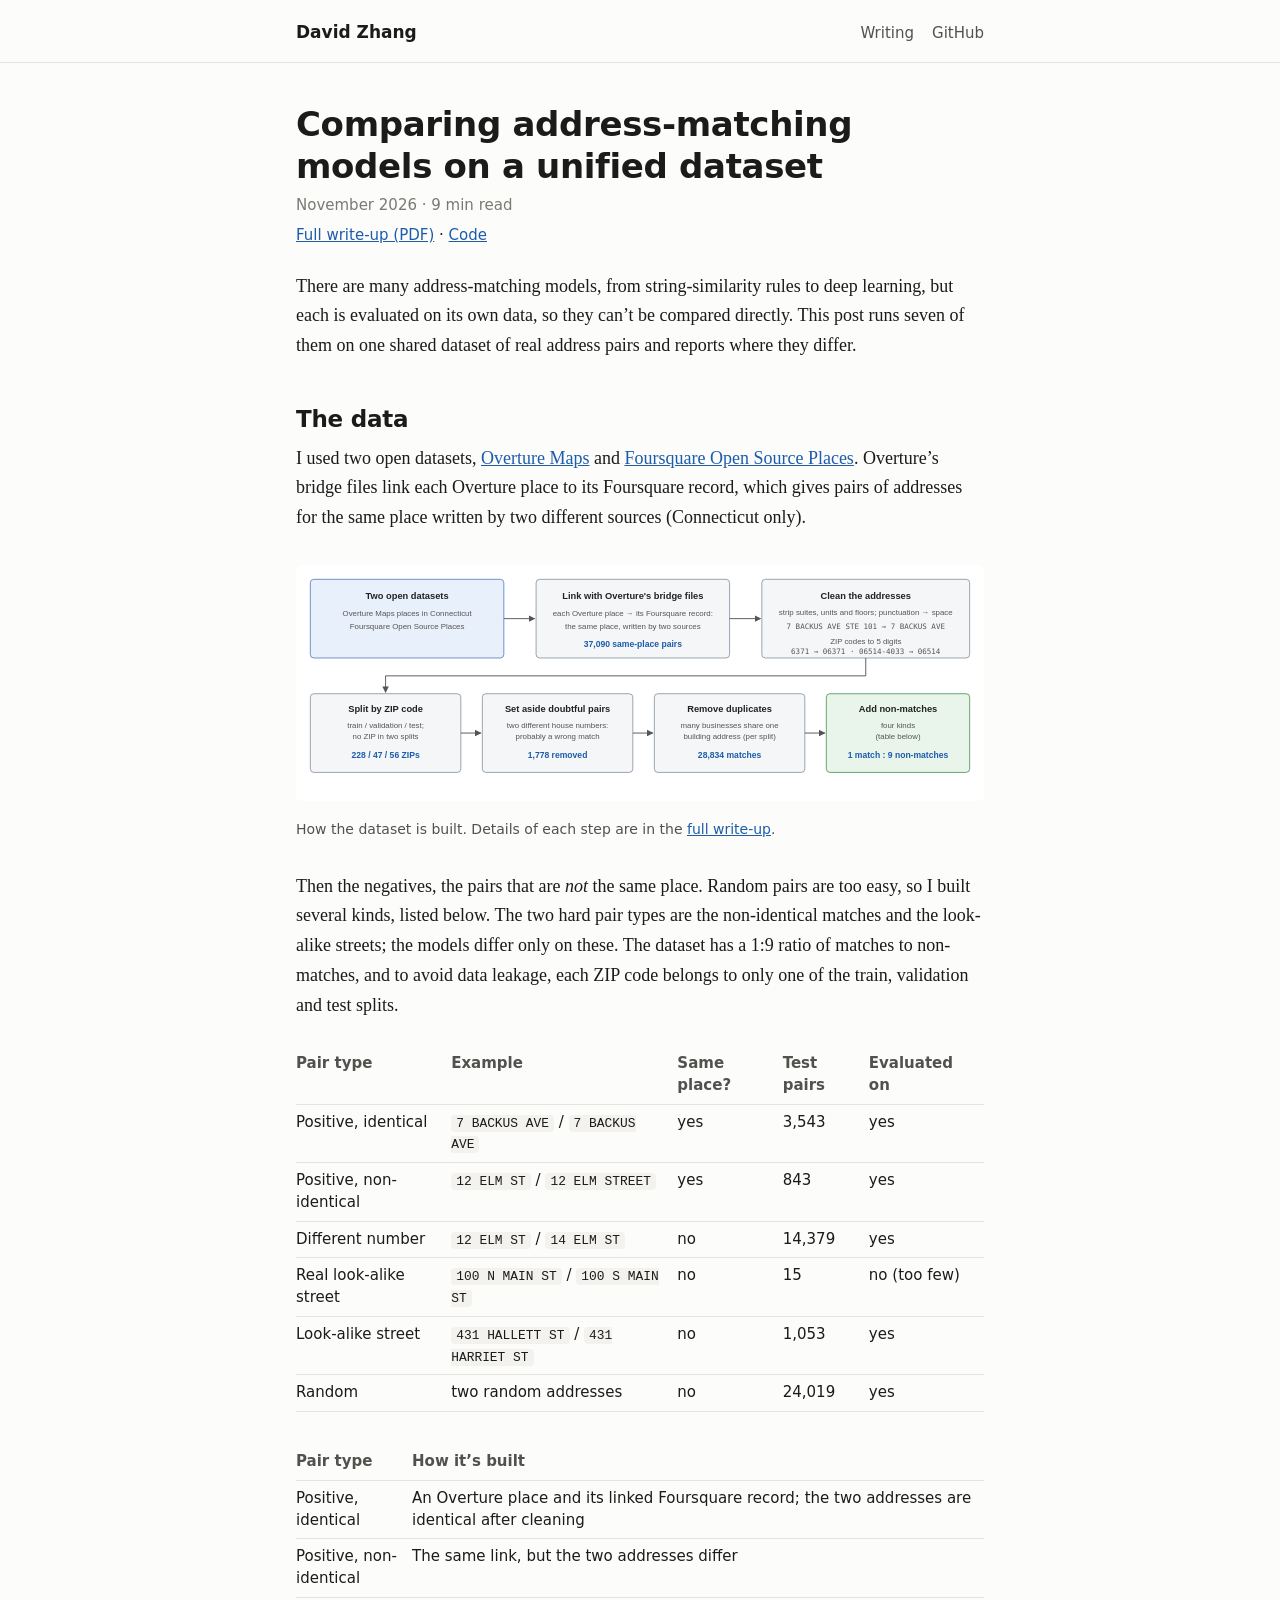
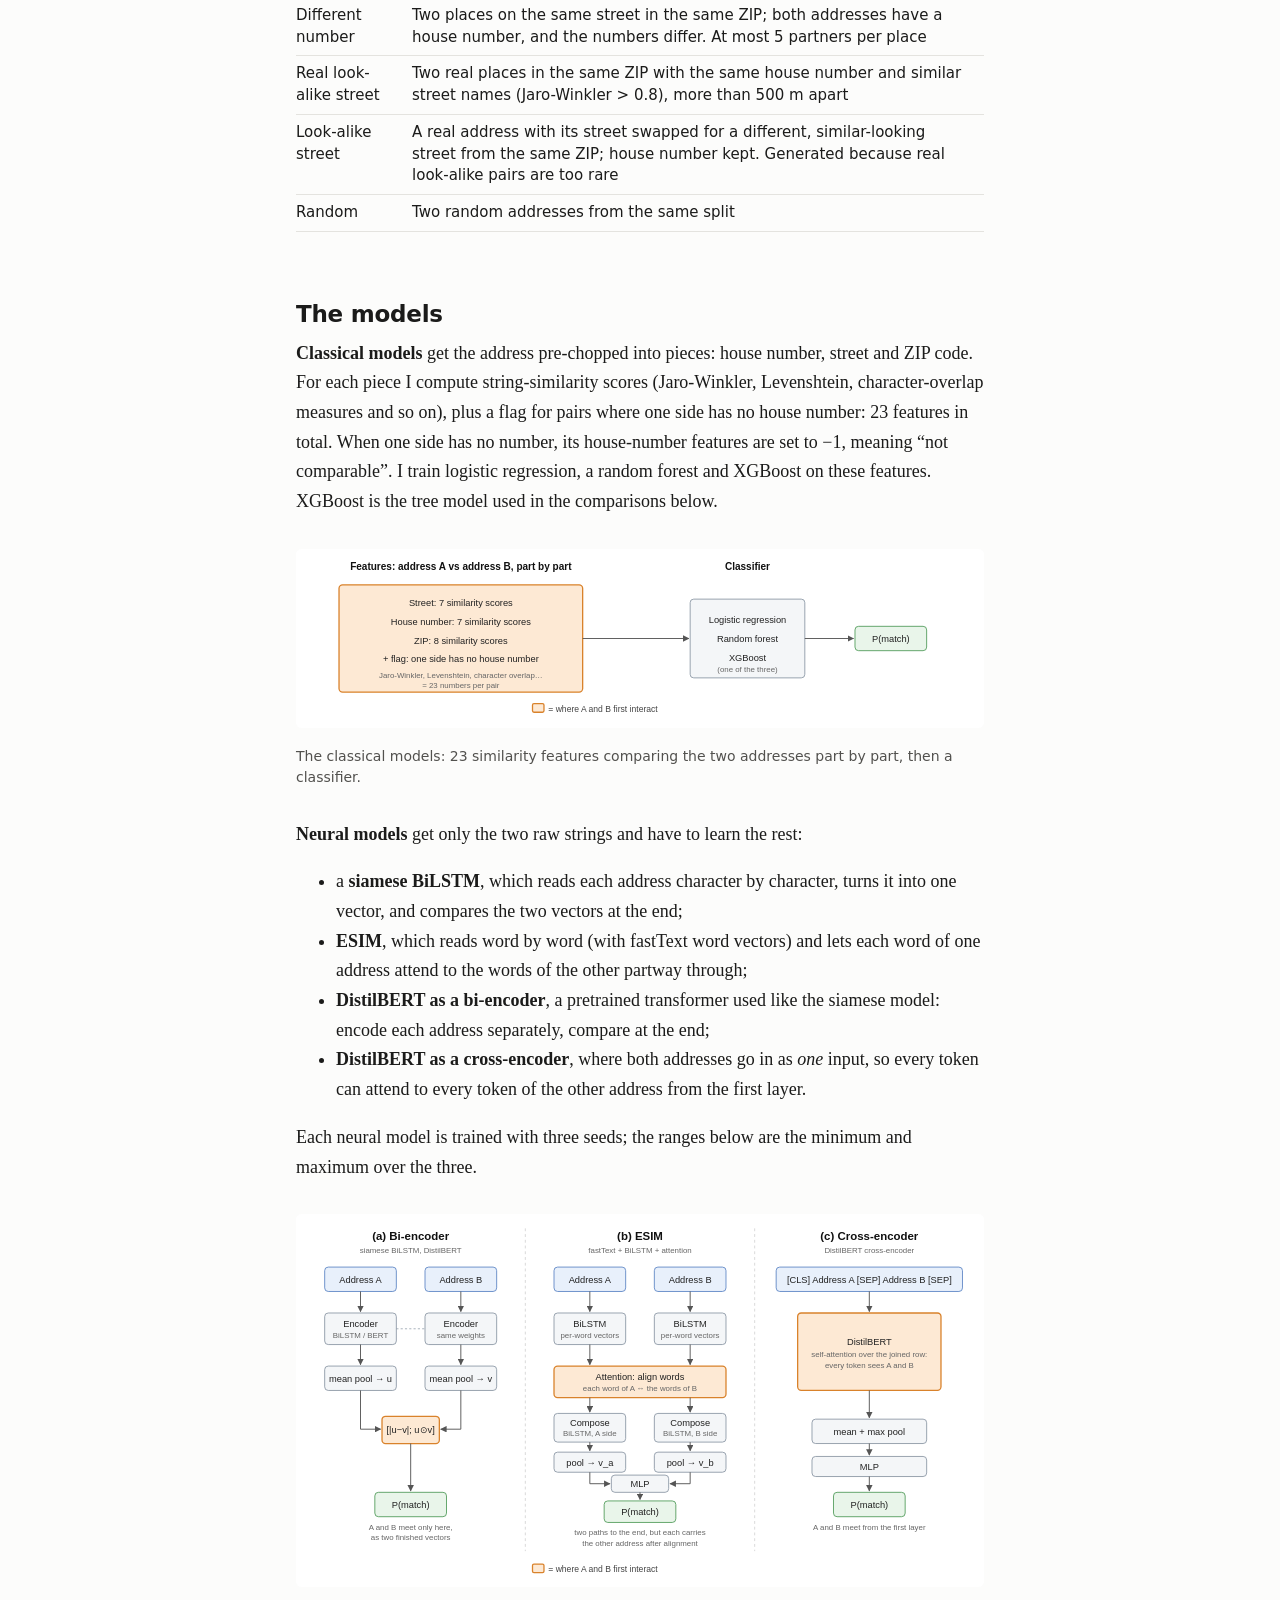
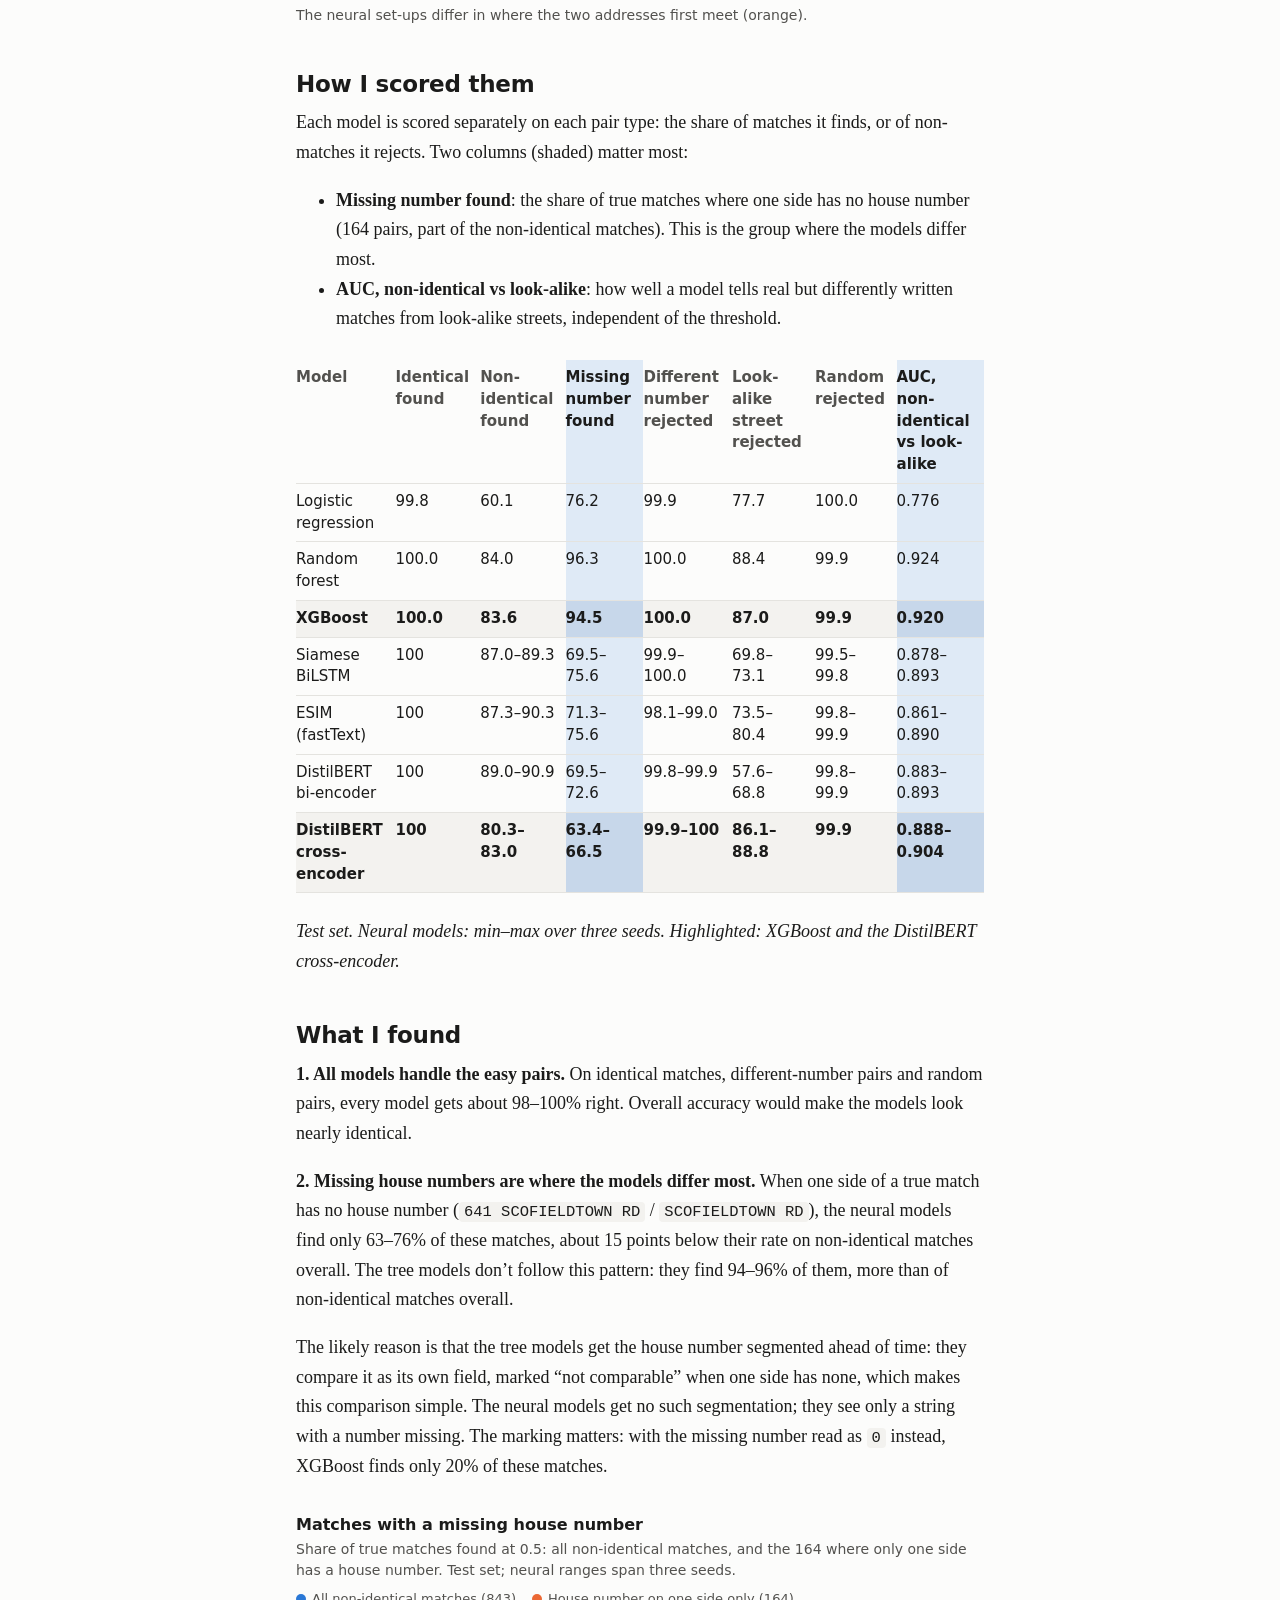
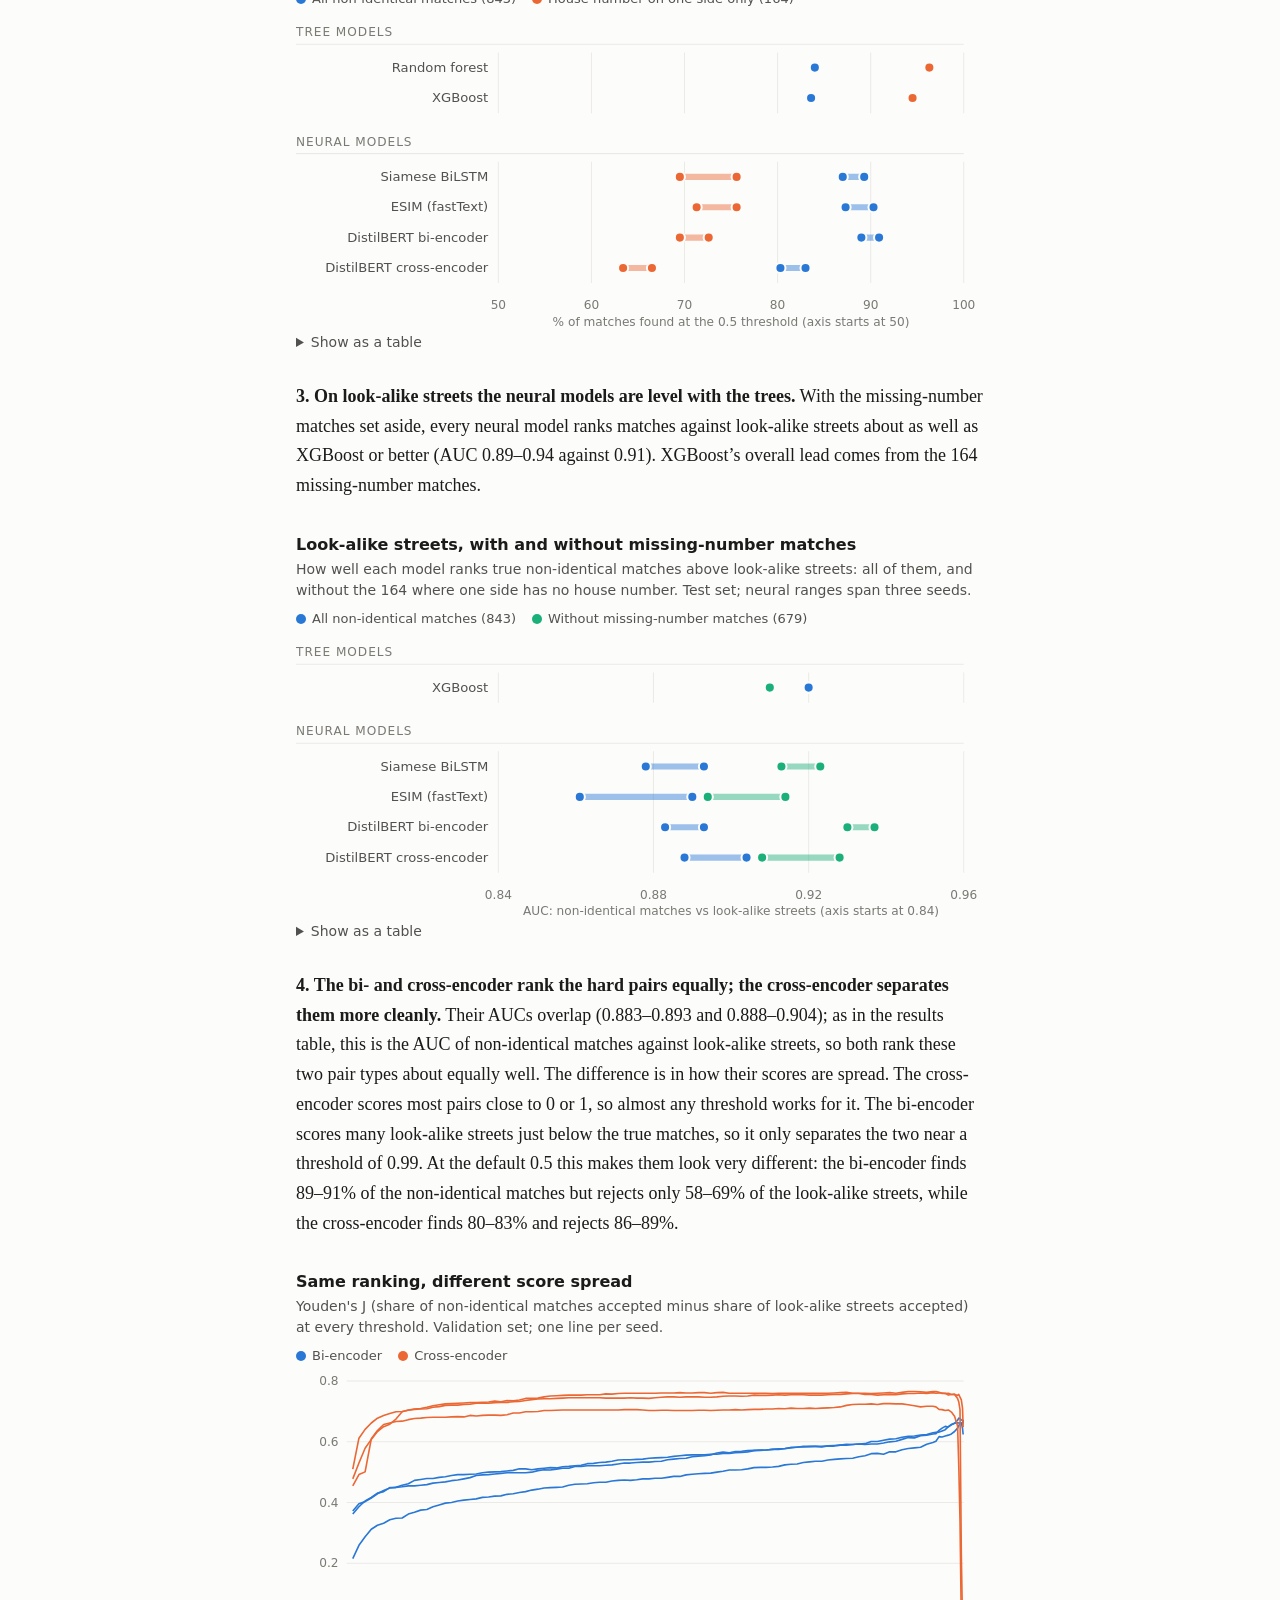
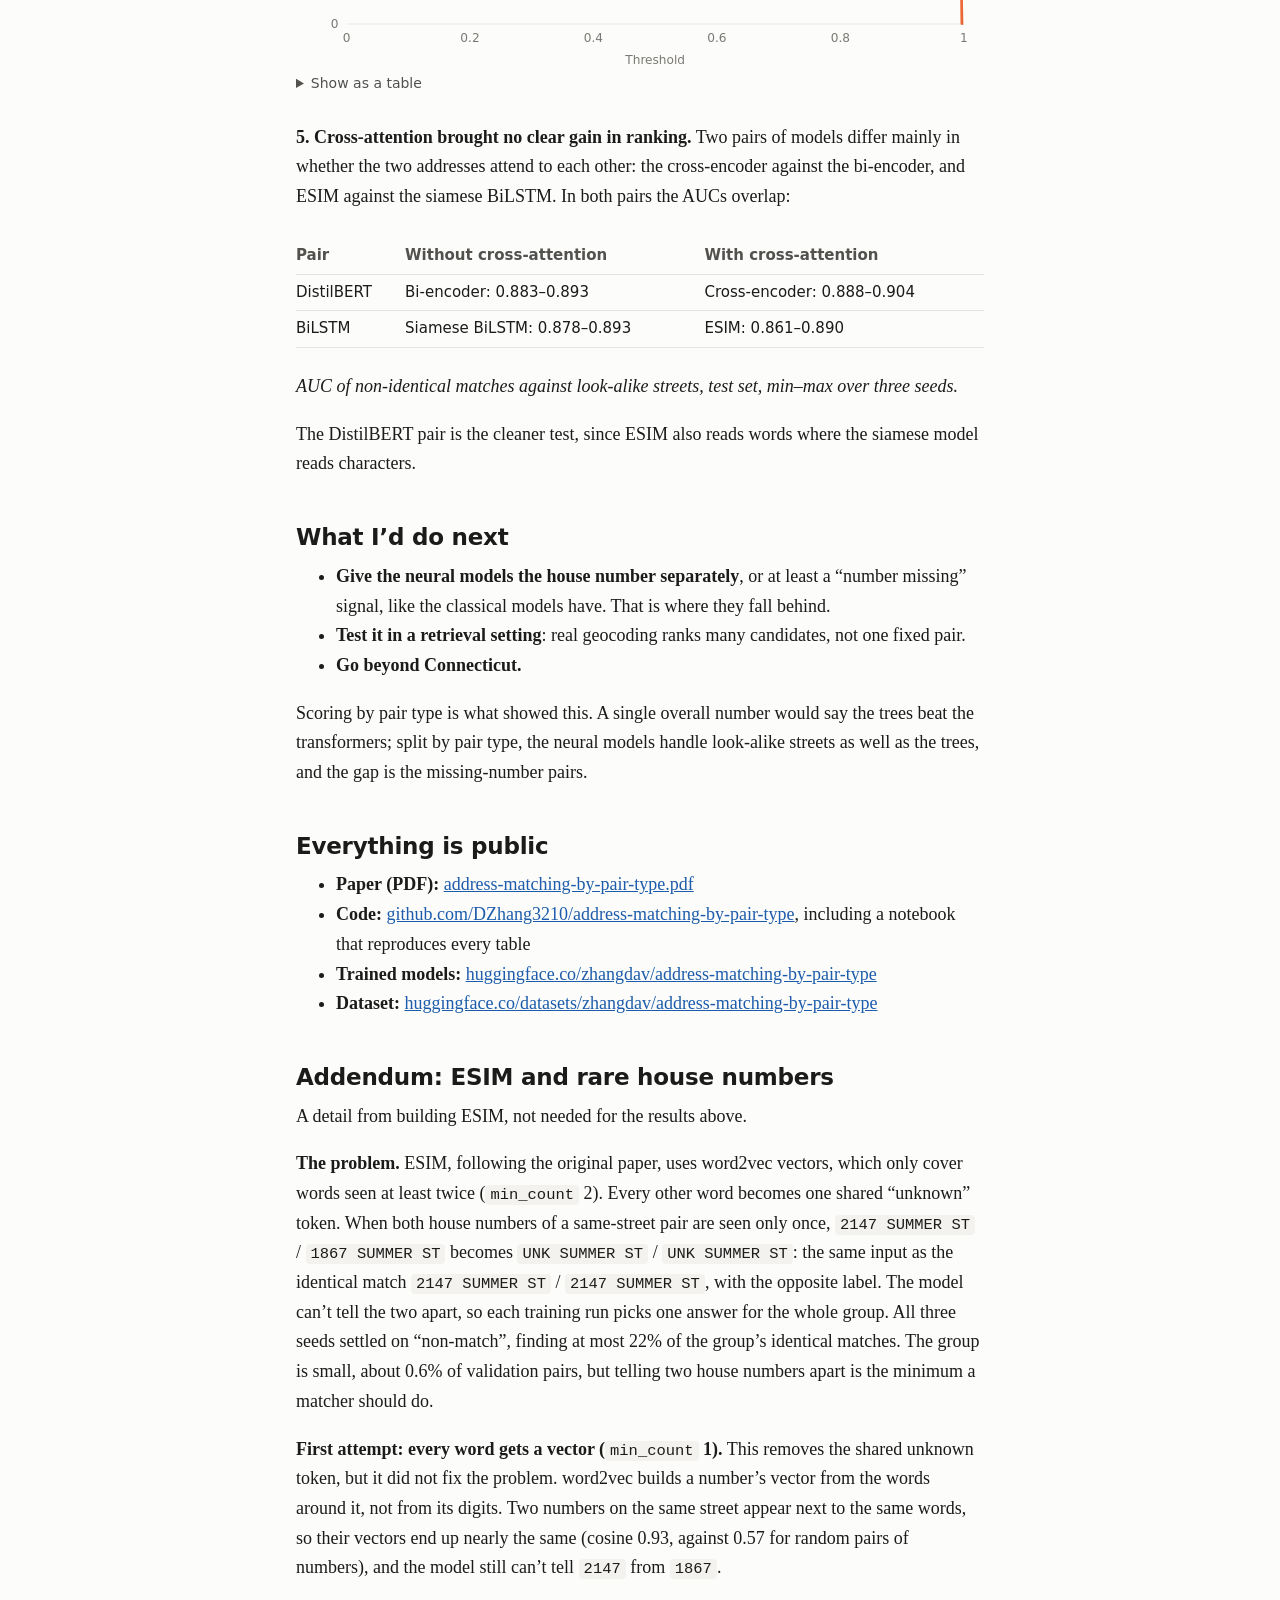
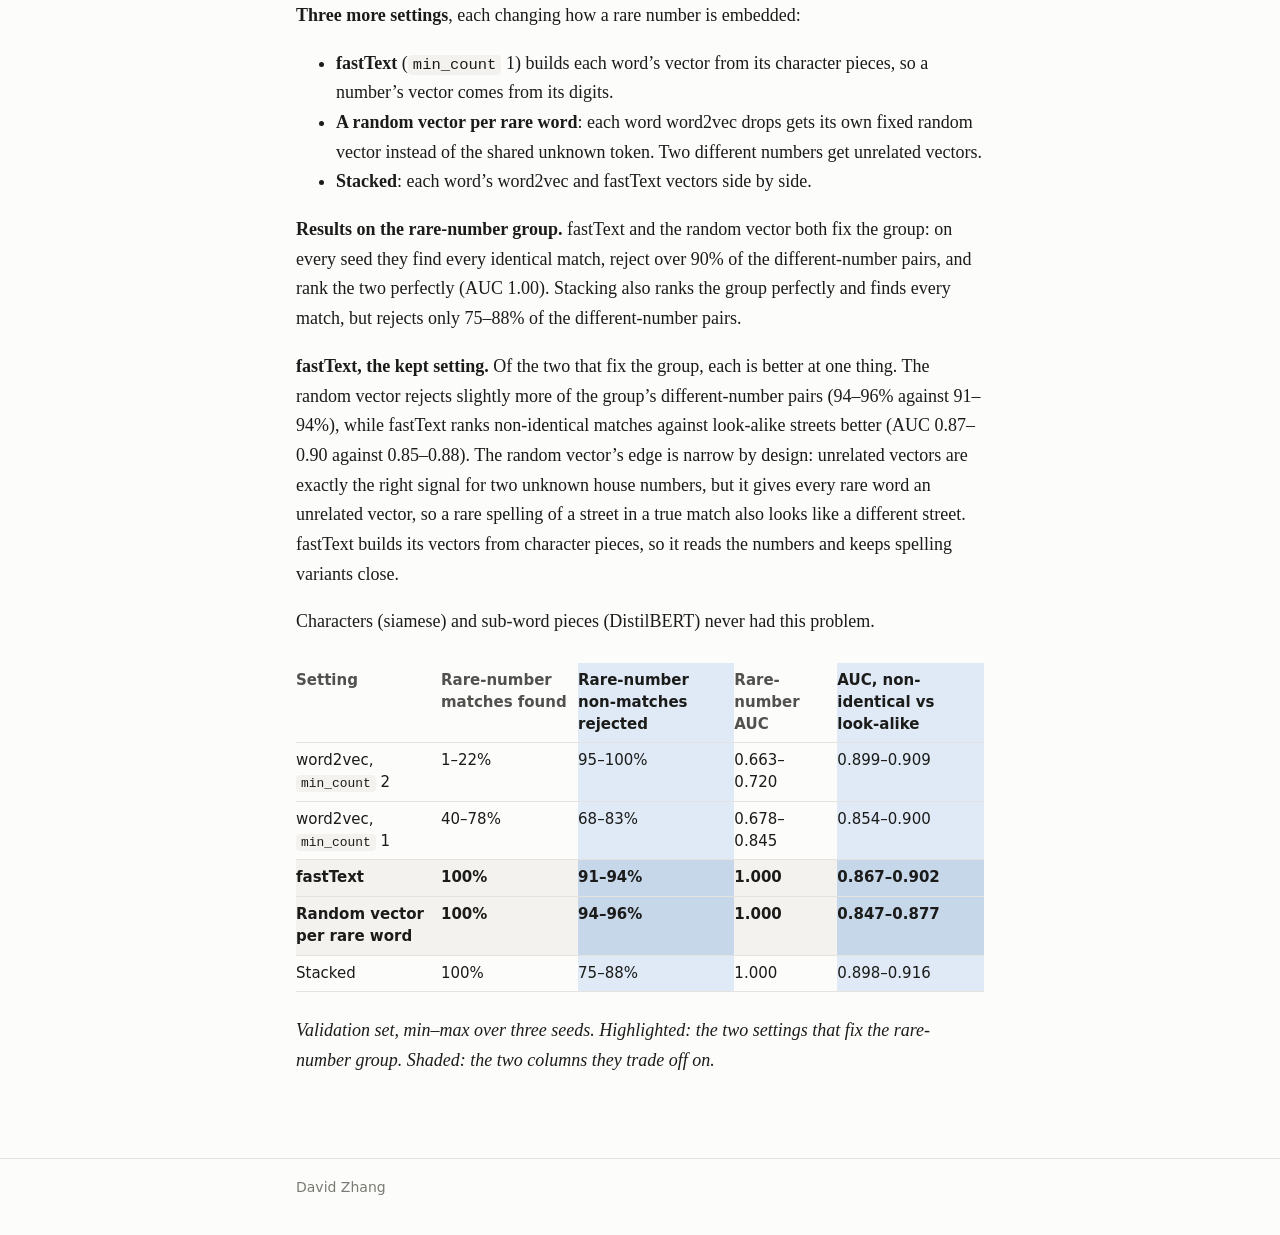
==== commit 9729f241: "Address-matching post: results table, new charts, ESIM addendum Results table with all seven models " ====
--- a/posts/address-matching/index.html
+++ b/posts/address-matching/index.html
@@ -11,14 +11,14 @@
 <header class="site"><div class="wrap"><a class="name" href="../../">David Zhang</a>
 <nav><a href="../../">Writing</a><a href="https://github.com/DZhang3210">GitHub</a></nav></div></header>
 <main><div class="wrap">
-<article><h1>Comparing address-matching models on a unified dataset</h1><div class="meta">November 2026 · 7 min read</div><p class="meta-link"><a href="https://github.com/DZhang3210/address-matching-by-pair-type/blob/main/paper/address-matching-by-pair-type.pdf">Full write-up (PDF)</a> · <a href="https://github.com/DZhang3210/address-matching-by-pair-type">Code</a></p>
+<article><h1>Comparing address-matching models on a unified dataset</h1><div class="meta">November 2026 · 9 min read</div><p class="meta-link"><a href="https://github.com/DZhang3210/address-matching-by-pair-type/blob/main/paper/address-matching-by-pair-type.pdf">Full write-up (PDF)</a> · <a href="https://github.com/DZhang3210/address-matching-by-pair-type">Code</a></p>
 
 <p>There are many address-matching models, from string-similarity rules to deep learning, but each is evaluated on its own data, so they can&rsquo;t be compared directly. This post runs seven of them on one shared dataset of real address pairs and reports where they differ.</p>
 <h2>The data</h2>
 <p>I used two open datasets, <a href="https://overturemaps.org/">Overture Maps</a> and <a href="https://opensource.foursquare.com/os-places/">Foursquare Open Source Places</a>. Overture&rsquo;s bridge files link each Overture place to its Foursquare record, which gives pairs of addresses for the same place written by two different sources (Connecticut only).</p>
 <figure><img src="../../assets/figures/data-pipeline.svg" alt="Data pipeline: two open datasets, linked with Overture's bridge files, cleaned, split by ZIP code, doubtful pairs set aside, duplicates removed, then non-matches added at 1:9"><figcaption>How the dataset is built. Details of each step are in the <a href="https://github.com/DZhang3210/address-matching-by-pair-type/blob/main/paper/address-matching-by-pair-type.pdf">full write-up</a>.</figcaption></figure>
 
-<p>Then the negatives, the pairs that are <em>not</em> the same place. Random pairs are too easy, so I built several kinds:</p>
+<p>Then the negatives, the pairs that are <em>not</em> the same place. Random pairs are too easy, so I built several kinds, listed below. The two hard pair types are the non-identical matches and the look-alike streets; the models differ only on these. The dataset has a 1:9 ratio of matches to non-matches, and to avoid data leakage, each ZIP code belongs to only one of the train, validation and test splits.</p>
 <div class="table-scroll"><table>
 <thead>
 <tr>
@@ -108,10 +108,7 @@
 </tr>
 </tbody>
 </table></div>
-<p>The two hard pair types are the non-identical matches and the look-alike streets; the models differ only on these.</p>
-<p>The dataset has a 1:9 ratio of matches to non-matches. To avoid data leakage, each ZIP code belongs to only one of the train, validation and test splits.</p>
 <h2>The models</h2>
-<p>I compared two kinds of models.</p>
 <p><strong>Classical models</strong> get the address pre-chopped into pieces: house number, street and ZIP code. For each piece I compute string-similarity scores (Jaro-Winkler, Levenshtein, character-overlap measures and so on), plus a flag for pairs where one side has no house number: 23 features in total. When one side has no number, its house-number features are set to −1, meaning &ldquo;not comparable&rdquo;. I train logistic regression, a random forest and XGBoost on these features. XGBoost is the tree model used in the comparisons below.</p>
 <figure><img src="../../assets/figures/classical-setup.svg" alt="Diagram of the classical set-up: two addresses are split into house number, street and ZIP, compared part by part into 23 similarity features, and passed to a classifier"><figcaption>The classical models: 23 similarity features comparing the two addresses part by part, then a classifier.</figcaption></figure>
 
@@ -126,300 +123,259 @@
 <figure><img src="../../assets/figures/model-setups.svg" alt="Diagram of the three neural set-ups: bi-encoder, ESIM, cross-encoder"><figcaption>The neural set-ups differ in where the two addresses first meet (orange).</figcaption></figure>
 
 <h2>How I scored them</h2>
-<p>Two kinds of numbers:</p>
-<ol>
-<li><strong>Per pair type at a 0.5 threshold</strong>: what share of true matches did the model find, and what share of each kind of non-match did it reject?</li>
-<li><strong>AUC</strong>, which ignores the threshold. Take a random true (non-identical) match and a random look-alike street. What&rsquo;s the chance the model gives the true match the higher score? 0.5 is a coin flip; 1.0 is perfect.</li>
-</ol>
-<p>AUC is needed because two models can look different at 0.5 only because their scores are shifted, while ranking the pairs equally well.</p>
-<figure class="chart"><figcaption><strong>One number per model</strong><span>Chance that a random true (non-identical) match scores above a random look-alike street. Test set; neural ranges span three seeds.</span></figcaption><div class="svg-scroll"><svg viewBox="0 0 680 202" role="img" aria-label="Overall AUC per model">
-<line class="grid" x1="200.0" y1="12" x2="200.0" y2="166"/>
-<text class="tick" x="200.0" y="182" text-anchor="middle">0.84</text>
-<line class="grid" x1="292.0" y1="12" x2="292.0" y2="166"/>
-<text class="tick" x="292.0" y="182" text-anchor="middle">0.86</text>
-<line class="grid" x1="384.0" y1="12" x2="384.0" y2="166"/>
-<text class="tick" x="384.0" y="182" text-anchor="middle">0.88</text>
-<line class="grid" x1="476.0" y1="12" x2="476.0" y2="166"/>
-<text class="tick" x="476.0" y="182" text-anchor="middle">0.9</text>
-<line class="grid" x1="568.0" y1="12" x2="568.0" y2="166"/>
-<text class="tick" x="568.0" y="182" text-anchor="middle">0.92</text>
-<line class="grid" x1="660.0" y1="12" x2="660.0" y2="166"/>
-<text class="tick" x="660.0" y="182" text-anchor="middle">0.94</text>
-<text class="label" x="190" y="32" text-anchor="end">XGBoost</text>
-<g class="mark"><title>XGBoost: AUC 0.920</title>
-<circle class="dot s1" cx="568.0" cy="28" r="5"/>
-<circle class="dot s1" cx="568.0" cy="28" r="5"/>
-<rect class="hit" x="560.0" y="18" width="16.0" height="20"/>
-</g>
-<text class="label" x="190" y="62" text-anchor="end">DistilBERT cross-encoder</text>
-<g class="mark"><title>DistilBERT cross-encoder: AUC 0.888–0.904</title>
-<line class="range s1" x1="420.8" y1="58" x2="494.4" y2="58"/>
-<circle class="dot s1" cx="420.8" cy="58" r="5"/>
-<circle class="dot s1" cx="494.4" cy="58" r="5"/>
-<rect class="hit" x="412.8" y="48" width="89.6" height="20"/>
-</g>
-<text class="label" x="190" y="92" text-anchor="end">DistilBERT bi-encoder</text>
-<g class="mark"><title>DistilBERT bi-encoder: AUC 0.883–0.893</title>
-<line class="range s1" x1="397.8" y1="88" x2="443.8" y2="88"/>
-<circle class="dot s1" cx="397.8" cy="88" r="5"/>
-<circle class="dot s1" cx="443.8" cy="88" r="5"/>
-<rect class="hit" x="389.8" y="78" width="62.0" height="20"/>
-</g>
-<text class="label" x="190" y="122" text-anchor="end">Siamese BiLSTM</text>
-<g class="mark"><title>Siamese BiLSTM: AUC 0.878–0.893</title>
-<line class="range s1" x1="374.8" y1="118" x2="443.8" y2="118"/>
-<circle class="dot s1" cx="374.8" cy="118" r="5"/>
-<circle class="dot s1" cx="443.8" cy="118" r="5"/>
-<rect class="hit" x="366.8" y="108" width="85.0" height="20"/>
-</g>
-<text class="label" x="190" y="152" text-anchor="end">ESIM (fastText)</text>
-<g class="mark"><title>ESIM (fastText): AUC 0.861–0.890</title>
-<line class="range s1" x1="296.6" y1="148" x2="430.0" y2="148"/>
-<circle class="dot s1" cx="296.6" cy="148" r="5"/>
-<circle class="dot s1" cx="430.0" cy="148" r="5"/>
-<rect class="hit" x="288.6" y="138" width="149.4" height="20"/>
-</g>
-<text class="tick" x="430" y="200" text-anchor="middle">AUC: non-identical matches vs look-alike streets (axis starts at 0.84)</text>
-</svg></div><details class="table-view"><summary>Show as a table</summary><table><tr><th>Model</th><th>AUC</th></tr><tr><td>XGBoost</td><td>0.920</td></tr><tr><td>DistilBERT cross-encoder</td><td>0.888–0.904</td></tr><tr><td>DistilBERT bi-encoder</td><td>0.883–0.893</td></tr><tr><td>Siamese BiLSTM</td><td>0.878–0.893</td></tr><tr><td>ESIM (fastText)</td><td>0.861–0.890</td></tr></table></details></figure>
+<p>Each model is scored separately on each pair type: the share of matches it finds, or of non-matches it rejects. Two columns (shaded) matter most:</p>
+<ul>
+<li><strong>Missing number found</strong>: the share of true matches where one side has no house number (164 pairs, part of the non-identical matches). This is the group where the models differ most.</li>
+<li><strong>AUC, non-identical vs look-alike</strong>: how well a model tells real but differently written matches from look-alike streets, independent of the threshold.</li>
+</ul>
+<div class="table-scroll"><table>
+<tr><th>Model</th><th>Identical found</th><th>Non-identical found</th><th class="key">Missing number found</th><th>Different number rejected</th><th>Look-alike street rejected</th><th>Random rejected</th><th class="key">AUC, non-identical vs look-alike</th></tr>
+<tr><td>Logistic regression</td><td>99.8</td><td>60.1</td><td class="key">76.2</td><td>99.9</td><td>77.7</td><td>100.0</td><td class="key">0.776</td></tr>
+<tr><td>Random forest</td><td>100.0</td><td>84.0</td><td class="key">96.3</td><td>100.0</td><td>88.4</td><td>99.9</td><td class="key">0.924</td></tr>
+<tr class="hl"><td>XGBoost</td><td>100.0</td><td>83.6</td><td class="key">94.5</td><td>100.0</td><td>87.0</td><td>99.9</td><td class="key">0.920</td></tr>
+<tr><td>Siamese BiLSTM</td><td>100</td><td>87.0–89.3</td><td class="key">69.5–75.6</td><td>99.9–100.0</td><td>69.8–73.1</td><td>99.5–99.8</td><td class="key">0.878–0.893</td></tr>
+<tr><td>ESIM (fastText)</td><td>100</td><td>87.3–90.3</td><td class="key">71.3–75.6</td><td>98.1–99.0</td><td>73.5–80.4</td><td>99.8–99.9</td><td class="key">0.861–0.890</td></tr>
+<tr><td>DistilBERT bi-encoder</td><td>100</td><td>89.0–90.9</td><td class="key">69.5–72.6</td><td>99.8–99.9</td><td>57.6–68.8</td><td>99.8–99.9</td><td class="key">0.883–0.893</td></tr>
+<tr class="hl"><td>DistilBERT cross-encoder</td><td>100</td><td>80.3–83.0</td><td class="key">63.4–66.5</td><td>99.9–100</td><td>86.1–88.8</td><td>99.9</td><td class="key">0.888–0.904</td></tr>
+</table></div>
+
+<p><em>Test set. Neural models: min–max over three seeds. Highlighted: XGBoost and the DistilBERT cross-encoder.</em></p>
 <h2>What I found</h2>
 <p><strong>1. All models handle the easy pairs.</strong> On identical matches, different-number pairs and random pairs, every model gets about 98–100% right. Overall accuracy would make the models look nearly identical.</p>
-<p><strong>2. Missing house numbers are where the models differ most.</strong> When one side of a true match has no house number (<code>641 SCOFIELDTOWN RD</code> / <code>SCOFIELDTOWN RD</code>), the tree models find 94–96% of these matches, more than of non-identical matches overall. The neural models find 63–76% of them, about 15 points below their overall rate:</p>
-<figure class="chart"><figcaption><strong>Matches with a missing house number</strong><span>Share of true matches found at 0.5: all non-identical matches, and the 164 where only one side has a house number. Test set; neural ranges span three seeds.</span></figcaption><div class="legend"><span><i class="sw s1"></i>All non-identical matches (843)</span><span><i class="sw s2"></i>House number on one side only (164)</span></div><div class="svg-scroll"><svg viewBox="0 0 680 232" role="img" aria-label="Share of matches found at 0.5, all non-identical vs house number missing on one side">
-<line class="grid" x1="200.0" y1="12" x2="200.0" y2="196"/>
-<text class="tick" x="200.0" y="212" text-anchor="middle">50</text>
-<line class="grid" x1="292.0" y1="12" x2="292.0" y2="196"/>
-<text class="tick" x="292.0" y="212" text-anchor="middle">60</text>
-<line class="grid" x1="384.0" y1="12" x2="384.0" y2="196"/>
-<text class="tick" x="384.0" y="212" text-anchor="middle">70</text>
-<line class="grid" x1="476.0" y1="12" x2="476.0" y2="196"/>
-<text class="tick" x="476.0" y="212" text-anchor="middle">80</text>
-<line class="grid" x1="568.0" y1="12" x2="568.0" y2="196"/>
-<text class="tick" x="568.0" y="212" text-anchor="middle">90</text>
-<line class="grid" x1="660.0" y1="12" x2="660.0" y2="196"/>
-<text class="tick" x="660.0" y="212" text-anchor="middle">100</text>
-<text class="label" x="190" y="32" text-anchor="end">Random forest</text>
-<g class="mark"><title>Random forest, all non-identical matches (843): 84.0% found</title>
-<circle class="dot s1" cx="512.8" cy="28" r="5"/>
-<circle class="dot s1" cx="512.8" cy="28" r="5"/>
-<rect class="hit" x="504.8" y="18" width="16.0" height="20"/>
-</g>
-<g class="mark"><title>Random forest, house number on one side only (164): 96.3% found</title>
-<circle class="dot s2" cx="626.0" cy="28" r="5"/>
-<circle class="dot s2" cx="626.0" cy="28" r="5"/>
-<rect class="hit" x="618.0" y="18" width="16.0" height="20"/>
-</g>
-<text class="label" x="190" y="62" text-anchor="end">XGBoost</text>
-<g class="mark"><title>XGBoost, all non-identical matches (843): 83.6% found</title>
-<circle class="dot s1" cx="509.1" cy="58" r="5"/>
-<circle class="dot s1" cx="509.1" cy="58" r="5"/>
-<rect class="hit" x="501.1" y="48" width="16.0" height="20"/>
-</g>
-<g class="mark"><title>XGBoost, house number on one side only (164): 94.5% found</title>
-<circle class="dot s2" cx="609.4" cy="58" r="5"/>
-<circle class="dot s2" cx="609.4" cy="58" r="5"/>
-<rect class="hit" x="601.4" y="48" width="16.0" height="20"/>
-</g>
-<text class="label" x="190" y="92" text-anchor="end">Siamese BiLSTM</text>
-<g class="mark"><title>Siamese BiLSTM, all non-identical matches (843): 87.0–89.3% found</title>
-<line class="range s1" x1="540.4" y1="88" x2="561.6" y2="88"/>
-<circle class="dot s1" cx="540.4" cy="88" r="5"/>
-<circle class="dot s1" cx="561.6" cy="88" r="5"/>
-<rect class="hit" x="532.4" y="78" width="37.2" height="20"/>
-</g>
-<g class="mark"><title>Siamese BiLSTM, house number on one side only (164): 69.5–75.6% found</title>
-<line class="range s2" x1="379.4" y1="88" x2="435.5" y2="88"/>
-<circle class="dot s2" cx="379.4" cy="88" r="5"/>
-<circle class="dot s2" cx="435.5" cy="88" r="5"/>
-<rect class="hit" x="371.4" y="78" width="72.1" height="20"/>
-</g>
-<text class="label" x="190" y="122" text-anchor="end">ESIM (fastText)</text>
-<g class="mark"><title>ESIM (fastText), all non-identical matches (843): 87.3–90.3% found</title>
-<line class="range s1" x1="543.2" y1="118" x2="570.8" y2="118"/>
-<circle class="dot s1" cx="543.2" cy="118" r="5"/>
-<circle class="dot s1" cx="570.8" cy="118" r="5"/>
-<rect class="hit" x="535.2" y="108" width="43.6" height="20"/>
-</g>
-<g class="mark"><title>ESIM (fastText), house number on one side only (164): 71.3–75.6% found</title>
-<line class="range s2" x1="396.0" y1="118" x2="435.5" y2="118"/>
-<circle class="dot s2" cx="396.0" cy="118" r="5"/>
-<circle class="dot s2" cx="435.5" cy="118" r="5"/>
-<rect class="hit" x="388.0" y="108" width="55.6" height="20"/>
-</g>
-<text class="label" x="190" y="152" text-anchor="end">DistilBERT bi-encoder</text>
-<g class="mark"><title>DistilBERT bi-encoder, all non-identical matches (843): 89.0–90.9% found</title>
-<line class="range s1" x1="558.8" y1="148" x2="576.3" y2="148"/>
-<circle class="dot s1" cx="558.8" cy="148" r="5"/>
-<circle class="dot s1" cx="576.3" cy="148" r="5"/>
-<rect class="hit" x="550.8" y="138" width="33.5" height="20"/>
-</g>
-<g class="mark"><title>DistilBERT bi-encoder, house number on one side only (164): 69.5–72.6% found</title>
-<line class="range s2" x1="379.4" y1="148" x2="407.9" y2="148"/>
-<circle class="dot s2" cx="379.4" cy="148" r="5"/>
-<circle class="dot s2" cx="407.9" cy="148" r="5"/>
-<rect class="hit" x="371.4" y="138" width="44.5" height="20"/>
-</g>
-<text class="label" x="190" y="182" text-anchor="end">DistilBERT cross-encoder</text>
-<g class="mark"><title>DistilBERT cross-encoder, all non-identical matches (843): 80.3–83.0% found</title>
-<line class="range s1" x1="478.8" y1="178" x2="503.6" y2="178"/>
-<circle class="dot s1" cx="478.8" cy="178" r="5"/>
-<circle class="dot s1" cx="503.6" cy="178" r="5"/>
-<rect class="hit" x="470.8" y="168" width="40.8" height="20"/>
-</g>
-<g class="mark"><title>DistilBERT cross-encoder, house number on one side only (164): 63.4–66.5% found</title>
-<line class="range s2" x1="323.3" y1="178" x2="351.8" y2="178"/>
-<circle class="dot s2" cx="323.3" cy="178" r="5"/>
-<circle class="dot s2" cx="351.8" cy="178" r="5"/>
-<rect class="hit" x="315.3" y="168" width="44.5" height="20"/>
-</g>
-<text class="tick" x="430" y="230" text-anchor="middle">% of matches found at the 0.5 threshold (axis starts at 50)</text>
+<p><strong>2. Missing house numbers are where the models differ most.</strong> When one side of a true match has no house number (<code>641 SCOFIELDTOWN RD</code> / <code>SCOFIELDTOWN RD</code>), the neural models find only 63–76% of these matches, about 15 points below their rate on non-identical matches overall. The tree models don&rsquo;t follow this pattern: they find 94–96% of them, more than of non-identical matches overall.</p>
+<p>The likely reason is that the tree models get the house number segmented ahead of time: they compare it as its own field, marked &ldquo;not comparable&rdquo; when one side has none, which makes this comparison simple. The neural models get no such segmentation; they see only a string with a number missing. The marking matters: with the missing number read as <code>0</code> instead, XGBoost finds only 20% of these matches.</p>
+<figure class="chart"><figcaption><strong>Matches with a missing house number</strong><span>Share of true matches found at 0.5: all non-identical matches, and the 164 where only one side has a house number. Test set; neural ranges span three seeds.</span></figcaption><div class="legend"><span><i class="sw s1"></i>All non-identical matches (843)</span><span><i class="sw s2"></i>House number on one side only (164)</span></div><div class="svg-scroll"><svg viewBox="0 0 680 310" role="img" aria-label="Matches with a missing house number">
+<text class="note" x="0" y="22" letter-spacing="0.08em">TREE MODELS</text>
+<line class="grid" x1="0" y1="30" x2="660" y2="30"/>
+<line class="grid" x1="200.0" y1="38" x2="200.0" y2="98"/>
+<line class="grid" x1="292.0" y1="38" x2="292.0" y2="98"/>
+<line class="grid" x1="384.0" y1="38" x2="384.0" y2="98"/>
+<line class="grid" x1="476.0" y1="38" x2="476.0" y2="98"/>
+<line class="grid" x1="568.0" y1="38" x2="568.0" y2="98"/>
+<line class="grid" x1="660.0" y1="38" x2="660.0" y2="98"/>
+<text class="label" x="190" y="57" text-anchor="end">Random forest</text>
+<g class="mark"><title>Random forest, All non-identical matches (843): 84.0%</title>
+<circle class="dot s1" cx="512.8" cy="53" r="5"/>
+<circle class="dot s1" cx="512.8" cy="53" r="5"/>
+<rect class="hit" x="504.8" y="43" width="16.0" height="20"/>
+</g>
+<g class="mark"><title>Random forest, House number on one side only (164): 96.3%</title>
+<circle class="dot s2" cx="626.0" cy="53" r="5"/>
+<circle class="dot s2" cx="626.0" cy="53" r="5"/>
+<rect class="hit" x="618.0" y="43" width="16.0" height="20"/>
+</g>
+<text class="label" x="190" y="87" text-anchor="end">XGBoost</text>
+<g class="mark"><title>XGBoost, All non-identical matches (843): 83.6%</title>
+<circle class="dot s1" cx="509.1" cy="83" r="5"/>
+<circle class="dot s1" cx="509.1" cy="83" r="5"/>
+<rect class="hit" x="501.1" y="73" width="16.0" height="20"/>
+</g>
+<g class="mark"><title>XGBoost, House number on one side only (164): 94.5%</title>
+<circle class="dot s2" cx="609.4" cy="83" r="5"/>
+<circle class="dot s2" cx="609.4" cy="83" r="5"/>
+<rect class="hit" x="601.4" y="73" width="16.0" height="20"/>
+</g>
+<text class="note" x="0" y="130" letter-spacing="0.08em">NEURAL MODELS</text>
+<line class="grid" x1="0" y1="138" x2="660" y2="138"/>
+<line class="grid" x1="200.0" y1="146" x2="200.0" y2="266"/>
+<line class="grid" x1="292.0" y1="146" x2="292.0" y2="266"/>
+<line class="grid" x1="384.0" y1="146" x2="384.0" y2="266"/>
+<line class="grid" x1="476.0" y1="146" x2="476.0" y2="266"/>
+<line class="grid" x1="568.0" y1="146" x2="568.0" y2="266"/>
+<line class="grid" x1="660.0" y1="146" x2="660.0" y2="266"/>
+<text class="label" x="190" y="165" text-anchor="end">Siamese BiLSTM</text>
+<g class="mark"><title>Siamese BiLSTM, All non-identical matches (843): 87.0–89.3%</title>
+<line class="range s1" x1="540.4" y1="161" x2="561.6" y2="161"/>
+<circle class="dot s1" cx="540.4" cy="161" r="5"/>
+<circle class="dot s1" cx="561.6" cy="161" r="5"/>
+<rect class="hit" x="532.4" y="151" width="37.2" height="20"/>
+</g>
+<g class="mark"><title>Siamese BiLSTM, House number on one side only (164): 69.5–75.6%</title>
+<line class="range s2" x1="379.4" y1="161" x2="435.5" y2="161"/>
+<circle class="dot s2" cx="379.4" cy="161" r="5"/>
+<circle class="dot s2" cx="435.5" cy="161" r="5"/>
+<rect class="hit" x="371.4" y="151" width="72.1" height="20"/>
+</g>
+<text class="label" x="190" y="195" text-anchor="end">ESIM (fastText)</text>
+<g class="mark"><title>ESIM (fastText), All non-identical matches (843): 87.3–90.3%</title>
+<line class="range s1" x1="543.2" y1="191" x2="570.8" y2="191"/>
+<circle class="dot s1" cx="543.2" cy="191" r="5"/>
+<circle class="dot s1" cx="570.8" cy="191" r="5"/>
+<rect class="hit" x="535.2" y="181" width="43.6" height="20"/>
+</g>
+<g class="mark"><title>ESIM (fastText), House number on one side only (164): 71.3–75.6%</title>
+<line class="range s2" x1="396.0" y1="191" x2="435.5" y2="191"/>
+<circle class="dot s2" cx="396.0" cy="191" r="5"/>
+<circle class="dot s2" cx="435.5" cy="191" r="5"/>
+<rect class="hit" x="388.0" y="181" width="55.6" height="20"/>
+</g>
+<text class="label" x="190" y="225" text-anchor="end">DistilBERT bi-encoder</text>
+<g class="mark"><title>DistilBERT bi-encoder, All non-identical matches (843): 89.0–90.9%</title>
+<line class="range s1" x1="558.8" y1="221" x2="576.3" y2="221"/>
+<circle class="dot s1" cx="558.8" cy="221" r="5"/>
+<circle class="dot s1" cx="576.3" cy="221" r="5"/>
+<rect class="hit" x="550.8" y="211" width="33.5" height="20"/>
+</g>
+<g class="mark"><title>DistilBERT bi-encoder, House number on one side only (164): 69.5–72.6%</title>
+<line class="range s2" x1="379.4" y1="221" x2="407.9" y2="221"/>
+<circle class="dot s2" cx="379.4" cy="221" r="5"/>
+<circle class="dot s2" cx="407.9" cy="221" r="5"/>
+<rect class="hit" x="371.4" y="211" width="44.5" height="20"/>
+</g>
+<text class="label" x="190" y="255" text-anchor="end">DistilBERT cross-encoder</text>
+<g class="mark"><title>DistilBERT cross-encoder, All non-identical matches (843): 80.3–83.0%</title>
+<line class="range s1" x1="478.8" y1="251" x2="503.6" y2="251"/>
+<circle class="dot s1" cx="478.8" cy="251" r="5"/>
+<circle class="dot s1" cx="503.6" cy="251" r="5"/>
+<rect class="hit" x="470.8" y="241" width="40.8" height="20"/>
+</g>
+<g class="mark"><title>DistilBERT cross-encoder, House number on one side only (164): 63.4–66.5%</title>
+<line class="range s2" x1="323.3" y1="251" x2="351.8" y2="251"/>
+<circle class="dot s2" cx="323.3" cy="251" r="5"/>
+<circle class="dot s2" cx="351.8" cy="251" r="5"/>
+<rect class="hit" x="315.3" y="241" width="44.5" height="20"/>
+</g>
+<text class="tick" x="200.0" y="292" text-anchor="middle">50</text>
+<text class="tick" x="292.0" y="292" text-anchor="middle">60</text>
+<text class="tick" x="384.0" y="292" text-anchor="middle">70</text>
+<text class="tick" x="476.0" y="292" text-anchor="middle">80</text>
+<text class="tick" x="568.0" y="292" text-anchor="middle">90</text>
+<text class="tick" x="660.0" y="292" text-anchor="middle">100</text>
+<text class="tick" x="430" y="308" text-anchor="middle">% of matches found at the 0.5 threshold (axis starts at 50)</text>
 </svg></div><details class="table-view"><summary>Show as a table</summary><table><tr><th>Model</th><th>All non-identical</th><th>Number on one side only</th></tr><tr><td>Random forest</td><td>84.0%</td><td>96.3%</td></tr><tr><td>XGBoost</td><td>83.6%</td><td>94.5%</td></tr><tr><td>Siamese BiLSTM</td><td>87.0–89.3%</td><td>69.5–75.6%</td></tr><tr><td>ESIM (fastText)</td><td>87.3–90.3%</td><td>71.3–75.6%</td></tr><tr><td>DistilBERT bi-encoder</td><td>89.0–90.9%</td><td>69.5–72.6%</td></tr><tr><td>DistilBERT cross-encoder</td><td>80.3–83.0%</td><td>63.4–66.5%</td></tr></table></details></figure>
-<p>The likely reason is that the classical models get the house number as its own field, marked &ldquo;not comparable&rdquo; when one side has none. Without that marking, the trees lose most of these matches: XGBoost with the missing number read as <code>0</code> finds 20% of them, against 94% with the −1 marking. The neural models see only a string with a number missing.</p>
-<p><strong>3. On look-alike streets the neural models are level with the trees.</strong> The chart splits the true matches by what happened to the house number, and shows how well each model ranks them above the look-alike streets:</p>
-<figure class="chart"><figcaption><strong>AUC by house-number group</strong><span>How well each model ranks true non-identical matches above look-alike streets, split by what happened to the house number. Test set; neural ranges span three seeds.</span></figcaption><div class="legend"><span><i class="sw s1"></i>XGBoost</span><span><i class="sw s5"></i>Siamese BiLSTM</span><span><i class="sw s4"></i>ESIM</span><span><i class="sw s3"></i>Bi-encoder</span><span><i class="sw s2"></i>Cross-encoder</span></div><div class="svg-scroll"><svg viewBox="0 0 680 512" role="img" aria-label="AUC of true matches against look-alike streets, by house-number group">
-<text class="group" x="0" y="20">Same house number on both sides <tspan class="muted">(638 matches)</tspan></text>
-<line class="chance" x1="190.0" y1="24" x2="190.0" y2="132"/>
-<line class="grid" x1="284.0" y1="24" x2="284.0" y2="132"/>
-<line class="grid" x1="378.0" y1="24" x2="378.0" y2="132"/>
-<line class="grid" x1="472.0" y1="24" x2="472.0" y2="132"/>
-<line class="grid" x1="566.0" y1="24" x2="566.0" y2="132"/>
-<line class="grid" x1="660.0" y1="24" x2="660.0" y2="132"/>
-<text class="label" x="180" y="38" text-anchor="end">XGBoost</text>
-<g class="mark"><title>XGBoost, same house number on both sides: AUC 0.919 (1 run)</title>
-<circle class="dot s1" cx="583.9" cy="34" r="5"/>
-<circle class="dot s1" cx="583.9" cy="34" r="5"/>
-<rect class="hit" x="575.9" y="24" width="16.0" height="20"/>
-</g>
-<text class="label" x="180" y="60" text-anchor="end">Siamese BiLSTM</text>
-<g class="mark"><title>Siamese BiLSTM, same house number on both sides: AUC 0.914–0.921 (3 seeds, min–max)</title>
-<line class="range s5" x1="579.2" y1="56" x2="585.7" y2="56"/>
-<circle class="dot s5" cx="579.2" cy="56" r="5"/>
-<circle class="dot s5" cx="585.7" cy="56" r="5"/>
-<rect class="hit" x="571.2" y="46" width="22.6" height="20"/>
-</g>
-<text class="label" x="180" y="82" text-anchor="end">ESIM</text>
-<g class="mark"><title>ESIM, same house number on both sides: AUC 0.898–0.917 (3 seeds, min–max)</title>
-<line class="range s4" x1="564.1" y1="78" x2="582.0" y2="78"/>
-<circle class="dot s4" cx="564.1" cy="78" r="5"/>
-<circle class="dot s4" cx="582.0" cy="78" r="5"/>
-<rect class="hit" x="556.1" y="68" width="33.9" height="20"/>
-</g>
-<text class="label" x="180" y="104" text-anchor="end">Bi-encoder</text>
-<g class="mark"><title>Bi-encoder, same house number on both sides: AUC 0.927–0.934 (3 seeds, min–max)</title>
-<line class="range s3" x1="591.4" y1="100" x2="598.0" y2="100"/>
-<circle class="dot s3" cx="591.4" cy="100" r="5"/>
-<circle class="dot s3" cx="598.0" cy="100" r="5"/>
-<rect class="hit" x="583.4" y="90" width="22.6" height="20"/>
-</g>
-<text class="label" x="180" y="126" text-anchor="end">Cross-encoder</text>
-<g class="mark"><title>Cross-encoder, same house number on both sides: AUC 0.908–0.928 (3 seeds, min–max)</title>
-<line class="range s2" x1="573.5" y1="122" x2="592.3" y2="122"/>
-<circle class="dot s2" cx="573.5" cy="122" r="5"/>
-<circle class="dot s2" cx="592.3" cy="122" r="5"/>
-<rect class="hit" x="565.5" y="112" width="34.8" height="20"/>
-</g>
-<text class="group" x="0" y="178">House number missing on one side <tspan class="muted">(164 matches)</tspan></text>
-<line class="chance" x1="190.0" y1="182" x2="190.0" y2="290"/>
-<line class="grid" x1="284.0" y1="182" x2="284.0" y2="290"/>
-<line class="grid" x1="378.0" y1="182" x2="378.0" y2="290"/>
-<line class="grid" x1="472.0" y1="182" x2="472.0" y2="290"/>
-<line class="grid" x1="566.0" y1="182" x2="566.0" y2="290"/>
-<line class="grid" x1="660.0" y1="182" x2="660.0" y2="290"/>
-<text class="label" x="180" y="196" text-anchor="end">XGBoost</text>
-<g class="mark"><title>XGBoost, house number missing on one side: AUC 0.962 (1 run)</title>
-<circle class="dot s1" cx="624.3" cy="192" r="5"/>
-<circle class="dot s1" cx="624.3" cy="192" r="5"/>
-<rect class="hit" x="616.3" y="182" width="16.0" height="20"/>
-</g>
-<text class="label" x="180" y="218" text-anchor="end">Siamese BiLSTM</text>
-<g class="mark"><title>Siamese BiLSTM, house number missing on one side: AUC 0.730–0.810 (3 seeds, min–max)</title>
-<line class="range s5" x1="406.2" y1="214" x2="481.4" y2="214"/>
-<circle class="dot s5" cx="406.2" cy="214" r="5"/>
-<circle class="dot s5" cx="481.4" cy="214" r="5"/>
-<rect class="hit" x="398.2" y="204" width="91.2" height="20"/>
-</g>
-<text class="label" x="180" y="240" text-anchor="end">ESIM</text>
-<g class="mark"><title>ESIM, house number missing on one side: AUC 0.699–0.790 (3 seeds, min–max)</title>
-<line class="range s4" x1="377.1" y1="236" x2="462.6" y2="236"/>
-<circle class="dot s4" cx="377.1" cy="236" r="5"/>
-<circle class="dot s4" cx="462.6" cy="236" r="5"/>
-<rect class="hit" x="369.1" y="226" width="101.5" height="20"/>
-</g>
-<text class="label" x="180" y="262" text-anchor="end">Bi-encoder</text>
-<g class="mark"><title>Bi-encoder, house number missing on one side: AUC 0.692–0.724 (3 seeds, min–max)</title>
-<line class="range s3" x1="370.5" y1="258" x2="400.6" y2="258"/>
-<circle class="dot s3" cx="370.5" cy="258" r="5"/>
-<circle class="dot s3" cx="400.6" cy="258" r="5"/>
-<rect class="hit" x="362.5" y="248" width="46.1" height="20"/>
-</g>
-<text class="label" x="180" y="284" text-anchor="end">Cross-encoder</text>
-<g class="mark"><title>Cross-encoder, house number missing on one side: AUC 0.775–0.804 (3 seeds, min–max)</title>
-<line class="range s2" x1="448.5" y1="280" x2="475.8" y2="280"/>
-<circle class="dot s2" cx="448.5" cy="280" r="5"/>
-<circle class="dot s2" cx="475.8" cy="280" r="5"/>
-<rect class="hit" x="440.5" y="270" width="43.3" height="20"/>
-</g>
-<text class="group" x="0" y="336">Two different house numbers <tspan class="muted">(41 matches)</tspan></text>
-<line class="chance" x1="190.0" y1="340" x2="190.0" y2="448"/>
-<line class="grid" x1="284.0" y1="340" x2="284.0" y2="448"/>
-<line class="grid" x1="378.0" y1="340" x2="378.0" y2="448"/>
-<line class="grid" x1="472.0" y1="340" x2="472.0" y2="448"/>
-<line class="grid" x1="566.0" y1="340" x2="566.0" y2="448"/>
-<line class="grid" x1="660.0" y1="340" x2="660.0" y2="448"/>
-<text class="label" x="180" y="354" text-anchor="end">XGBoost</text>
-<g class="mark"><title>XGBoost, two different house numbers: AUC 0.774 (1 run)</title>
-<circle class="dot s1" cx="447.6" cy="350" r="5"/>
-<circle class="dot s1" cx="447.6" cy="350" r="5"/>
-<rect class="hit" x="439.6" y="340" width="16.0" height="20"/>
-</g>
-<text class="label" x="180" y="376" text-anchor="end">Siamese BiLSTM</text>
-<g class="mark"><title>Siamese BiLSTM, two different house numbers: AUC 0.904–0.945 (3 seeds, min–max)</title>
-<line class="range s5" x1="569.8" y1="372" x2="608.3" y2="372"/>
-<circle class="dot s5" cx="569.8" cy="372" r="5"/>
-<circle class="dot s5" cx="608.3" cy="372" r="5"/>
-<rect class="hit" x="561.8" y="362" width="54.5" height="20"/>
-</g>
-<text class="label" x="180" y="398" text-anchor="end">ESIM</text>
-<g class="mark"><title>ESIM, two different house numbers: AUC 0.835–0.871 (3 seeds, min–max)</title>
-<line class="range s4" x1="504.9" y1="394" x2="538.7" y2="394"/>
-<circle class="dot s4" cx="504.9" cy="394" r="5"/>
-<circle class="dot s4" cx="538.7" cy="394" r="5"/>
-<rect class="hit" x="496.9" y="384" width="49.8" height="20"/>
-</g>
-<text class="label" x="180" y="420" text-anchor="end">Bi-encoder</text>
-<g class="mark"><title>Bi-encoder, two different house numbers: AUC 0.964–0.973 (3 seeds, min–max)</title>
-<line class="range s3" x1="626.2" y1="416" x2="634.6" y2="416"/>
-<circle class="dot s3" cx="626.2" cy="416" r="5"/>
-<circle class="dot s3" cx="634.6" cy="416" r="5"/>
-<rect class="hit" x="618.2" y="406" width="24.5" height="20"/>
-</g>
-<text class="label" x="180" y="442" text-anchor="end">Cross-encoder</text>
-<g class="mark"><title>Cross-encoder, two different house numbers: AUC 0.916–0.937 (3 seeds, min–max)</title>
-<line class="range s2" x1="581.0" y1="438" x2="600.8" y2="438"/>
-<circle class="dot s2" cx="581.0" cy="438" r="5"/>
-<circle class="dot s2" cx="600.8" cy="438" r="5"/>
-<rect class="hit" x="573.0" y="428" width="35.7" height="20"/>
-</g>
-<text class="tick" x="190.0" y="492" text-anchor="middle">0.5 (chance)</text>
-<text class="tick" x="284.0" y="492" text-anchor="middle">0.6</text>
-<text class="tick" x="378.0" y="492" text-anchor="middle">0.7</text>
-<text class="tick" x="472.0" y="492" text-anchor="middle">0.8</text>
-<text class="tick" x="566.0" y="492" text-anchor="middle">0.9</text>
-<text class="tick" x="660.0" y="492" text-anchor="middle">1</text>
-<text class="tick" x="425" y="510" text-anchor="middle">AUC: true matches vs look-alike streets (0.5 = coin flip)</text>
-</svg></div><details class="table-view"><summary>Show as a table</summary><table><tr><th>Group</th><th>n</th><th>XGBoost</th><th>Siamese BiLSTM</th><th>ESIM</th><th>Bi-encoder</th><th>Cross-encoder</th></tr><tr><td>Same house number on both sides</td><td>638</td><td>0.919</td><td>0.914–0.921</td><td>0.898–0.917</td><td>0.927–0.934</td><td>0.908–0.928</td></tr><tr><td>House number missing on one side</td><td>164</td><td>0.962</td><td>0.730–0.810</td><td>0.699–0.790</td><td>0.692–0.724</td><td>0.775–0.804</td></tr><tr><td>Two different house numbers</td><td>41</td><td>0.774</td><td>0.904–0.945</td><td>0.835–0.871</td><td>0.964–0.973</td><td>0.916–0.937</td></tr></table></details></figure>
-<ul>
-<li>When <strong>both sides have the same house number</strong>, every model is at 0.90–0.93.</li>
-<li>When the house number is <strong>missing from one side</strong>, XGBoost is at 0.96 and the neural models at 0.69–0.81.</li>
-<li>The group with <strong>two different house numbers</strong> on a true match has only 41 pairs; here the neural models are ahead of XGBoost.</li>
-</ul>
-<p>So the neural models aren&rsquo;t worse at streets: setting the missing-number matches aside, every one of them ranks matches against look-alike streets about as well as XGBoost or better. XGBoost&rsquo;s overall lead comes from the group of 164 pairs.</p>
-<p><strong>4. The 0.5 threshold is misleading on its own.</strong> The DistilBERT bi-encoder finds 89–91% of the non-identical matches but rejects only 58–69% of the look-alike streets. The cross-encoder is the opposite: 80–83% found, 86–89% rejected. Their AUCs overlap (0.883–0.893 and 0.888–0.904), so they rank the hard pairs about equally well. The difference is in how their scores are spread: the cross-encoder scores most pairs close to 0 or 1, so almost any threshold works for it, while the bi-encoder only separates matches from look-alike streets with a threshold near 0.99.</p>
-<p><strong>5. Cross-attention brought no clear gain in ranking.</strong> Two pairs of models differ mainly in whether the two addresses attend to each other: the cross-encoder against the bi-encoder, and ESIM against the siamese BiLSTM. In both pairs the AUCs overlap. The DistilBERT pair is the cleaner test, since ESIM also reads words where the siamese model reads characters.</p>
-<h2>ESIM and rare house numbers</h2>
-<p>ESIM, following the original paper, uses word2vec vectors, which only cover words seen at least twice. Every other word becomes one shared &ldquo;unknown&rdquo; token. When both house numbers of a same-street pair are seen only once, <code>2147 SUMMER ST</code> / <code>1867 SUMMER ST</code> becomes the same input as <code>2147 SUMMER ST</code> / <code>2147 SUMMER ST</code>, with the opposite label. Each training run picked one answer for the whole group.</p>
-<p>Giving every word its own word2vec vector did not fix it: word2vec builds a number&rsquo;s vector from the words around it, so two numbers on the same street end up with nearly the same vector. Two settings did fix it: fastText, which builds each word&rsquo;s vector from its character pieces, and a fixed random vector for each rare word. I kept fastText, which ranks non-identical matches against look-alike streets better on validation. Characters (siamese) and sub-word pieces (DistilBERT) never had this problem.</p>
-<h2>Correction to an earlier version</h2>
-<p>An earlier version of this post and the paper had a data error. When building the different-number pairs, I checked that both places had a house number using their Overture addresses, but one side of the pair uses the Foursquare address, which sometimes leaves the number off. So about 2% of the different-number pairs looked like <code>74 BEACH RD</code> / <code>BEACH RD</code>, the same pattern as some true matches, with the opposite label. I fixed the check, rebuilt the pairs and retrained every model; all numbers here come from the corrected data. The fix mainly changed the matches with a missing number, which every model now finds far more often. <a href="https://github.com/DZhang3210/address-matching-by-pair-type/blob/main/paper/address-matching-by-pair-type.pdf">Appendix B of the paper</a> describes the error and what it changed.</p>
+<p><strong>3. On look-alike streets the neural models are level with the trees.</strong> With the missing-number matches set aside, every neural model ranks matches against look-alike streets about as well as XGBoost or better (AUC 0.89–0.94 against 0.91). XGBoost&rsquo;s overall lead comes from the 164 missing-number matches.</p>
+<figure class="chart"><figcaption><strong>Look-alike streets, with and without missing-number matches</strong><span>How well each model ranks true non-identical matches above look-alike streets: all of them, and without the 164 where one side has no house number. Test set; neural ranges span three seeds.</span></figcaption><div class="legend"><span><i class="sw s1"></i>All non-identical matches (843)</span><span><i class="sw s3"></i>Without missing-number matches (679)</span></div><div class="svg-scroll"><svg viewBox="0 0 680 280" role="img" aria-label="Look-alike streets, with and without missing-number matches">
+<text class="note" x="0" y="22" letter-spacing="0.08em">TREE MODELS</text>
+<line class="grid" x1="0" y1="30" x2="660" y2="30"/>
+<line class="grid" x1="200.0" y1="38" x2="200.0" y2="68"/>
+<line class="grid" x1="353.3" y1="38" x2="353.3" y2="68"/>
+<line class="grid" x1="506.7" y1="38" x2="506.7" y2="68"/>
+<line class="grid" x1="660.0" y1="38" x2="660.0" y2="68"/>
+<text class="label" x="190" y="57" text-anchor="end">XGBoost</text>
+<g class="mark"><title>XGBoost, All non-identical matches (843): 0.920</title>
+<circle class="dot s1" cx="506.7" cy="53" r="5"/>
+<circle class="dot s1" cx="506.7" cy="53" r="5"/>
+<rect class="hit" x="498.7" y="43" width="16.0" height="20"/>
+</g>
+<g class="mark"><title>XGBoost, Without missing-number matches (679): 0.910</title>
+<circle class="dot s3" cx="468.3" cy="53" r="5"/>
+<circle class="dot s3" cx="468.3" cy="53" r="5"/>
+<rect class="hit" x="460.3" y="43" width="16.0" height="20"/>
+</g>
+<text class="note" x="0" y="100" letter-spacing="0.08em">NEURAL MODELS</text>
+<line class="grid" x1="0" y1="108" x2="660" y2="108"/>
+<line class="grid" x1="200.0" y1="116" x2="200.0" y2="236"/>
+<line class="grid" x1="353.3" y1="116" x2="353.3" y2="236"/>
+<line class="grid" x1="506.7" y1="116" x2="506.7" y2="236"/>
+<line class="grid" x1="660.0" y1="116" x2="660.0" y2="236"/>
+<text class="label" x="190" y="135" text-anchor="end">Siamese BiLSTM</text>
+<g class="mark"><title>Siamese BiLSTM, All non-identical matches (843): 0.878–0.893</title>
+<line class="range s1" x1="345.7" y1="131" x2="403.2" y2="131"/>
+<circle class="dot s1" cx="345.7" cy="131" r="5"/>
+<circle class="dot s1" cx="403.2" cy="131" r="5"/>
+<rect class="hit" x="337.7" y="121" width="73.5" height="20"/>
+</g>
+<g class="mark"><title>Siamese BiLSTM, Without missing-number matches (679): 0.913–0.923</title>
+<line class="range s3" x1="479.8" y1="131" x2="518.2" y2="131"/>
+<circle class="dot s3" cx="479.8" cy="131" r="5"/>
+<circle class="dot s3" cx="518.2" cy="131" r="5"/>
+<rect class="hit" x="471.8" y="121" width="54.3" height="20"/>
+</g>
+<text class="label" x="190" y="165" text-anchor="end">ESIM (fastText)</text>
+<g class="mark"><title>ESIM (fastText), All non-identical matches (843): 0.861–0.890</title>
+<line class="range s1" x1="280.5" y1="161" x2="391.7" y2="161"/>
+<circle class="dot s1" cx="280.5" cy="161" r="5"/>
+<circle class="dot s1" cx="391.7" cy="161" r="5"/>
+<rect class="hit" x="272.5" y="151" width="127.2" height="20"/>
+</g>
+<g class="mark"><title>ESIM (fastText), Without missing-number matches (679): 0.894–0.914</title>
+<line class="range s3" x1="407.0" y1="161" x2="483.7" y2="161"/>
+<circle class="dot s3" cx="407.0" cy="161" r="5"/>
+<circle class="dot s3" cx="483.7" cy="161" r="5"/>
+<rect class="hit" x="399.0" y="151" width="92.7" height="20"/>
+</g>
+<text class="label" x="190" y="195" text-anchor="end">DistilBERT bi-encoder</text>
+<g class="mark"><title>DistilBERT bi-encoder, All non-identical matches (843): 0.883–0.893</title>
+<line class="range s1" x1="364.8" y1="191" x2="403.2" y2="191"/>
+<circle class="dot s1" cx="364.8" cy="191" r="5"/>
+<circle class="dot s1" cx="403.2" cy="191" r="5"/>
+<rect class="hit" x="356.8" y="181" width="54.3" height="20"/>
+</g>
+<g class="mark"><title>DistilBERT bi-encoder, Without missing-number matches (679): 0.930–0.937</title>
+<line class="range s3" x1="545.0" y1="191" x2="571.8" y2="191"/>
+<circle class="dot s3" cx="545.0" cy="191" r="5"/>
+<circle class="dot s3" cx="571.8" cy="191" r="5"/>
+<rect class="hit" x="537.0" y="181" width="42.8" height="20"/>
+</g>
+<text class="label" x="190" y="225" text-anchor="end">DistilBERT cross-encoder</text>
+<g class="mark"><title>DistilBERT cross-encoder, All non-identical matches (843): 0.888–0.904</title>
+<line class="range s1" x1="384.0" y1="221" x2="445.3" y2="221"/>
+<circle class="dot s1" cx="384.0" cy="221" r="5"/>
+<circle class="dot s1" cx="445.3" cy="221" r="5"/>
+<rect class="hit" x="376.0" y="211" width="77.3" height="20"/>
+</g>
+<g class="mark"><title>DistilBERT cross-encoder, Without missing-number matches (679): 0.908–0.928</title>
+<line class="range s3" x1="460.7" y1="221" x2="537.3" y2="221"/>
+<circle class="dot s3" cx="460.7" cy="221" r="5"/>
+<circle class="dot s3" cx="537.3" cy="221" r="5"/>
+<rect class="hit" x="452.7" y="211" width="92.7" height="20"/>
+</g>
+<text class="tick" x="200.0" y="262" text-anchor="middle">0.84</text>
+<text class="tick" x="353.3" y="262" text-anchor="middle">0.88</text>
+<text class="tick" x="506.7" y="262" text-anchor="middle">0.92</text>
+<text class="tick" x="660.0" y="262" text-anchor="middle">0.96</text>
+<text class="tick" x="430" y="278" text-anchor="middle">AUC: non-identical matches vs look-alike streets (axis starts at 0.84)</text>
+</svg></div><details class="table-view"><summary>Show as a table</summary><table><tr><th>Model</th><th>All non-identical</th><th>Without missing-number matches</th></tr><tr><td>XGBoost</td><td>0.920</td><td>0.910</td></tr><tr><td>Siamese BiLSTM</td><td>0.878–0.893</td><td>0.913–0.923</td></tr><tr><td>ESIM (fastText)</td><td>0.861–0.890</td><td>0.894–0.914</td></tr><tr><td>DistilBERT bi-encoder</td><td>0.883–0.893</td><td>0.930–0.937</td></tr><tr><td>DistilBERT cross-encoder</td><td>0.888–0.904</td><td>0.908–0.928</td></tr></table></details></figure>
+<p><strong>4. The bi- and cross-encoder rank the hard pairs equally; the cross-encoder separates them more cleanly.</strong> Their AUCs overlap (0.883–0.893 and 0.888–0.904); as in the results table, this is the AUC of non-identical matches against look-alike streets, so both rank these two pair types about equally well. The difference is in how their scores are spread. The cross-encoder scores most pairs close to 0 or 1, so almost any threshold works for it. The bi-encoder scores many look-alike streets just below the true matches, so it only separates the two near a threshold of 0.99. At the default 0.5 this makes them look very different: the bi-encoder finds 89–91% of the non-identical matches but rejects only 58–69% of the look-alike streets, while the cross-encoder finds 80–83% and rejects 86–89%.</p>
+<figure class="chart"><figcaption><strong>Same ranking, different score spread</strong><span>Youden&#x27;s J (share of non-identical matches accepted minus share of look-alike streets accepted) at every threshold. Validation set; one line per seed.</span></figcaption><div class="legend"><span><i class="sw s1"></i>Bi-encoder</span><span><i class="sw s2"></i>Cross-encoder</span></div><div class="svg-scroll"><svg viewBox="0 0 680 294" role="img" aria-label="Youden's J against the threshold, bi-encoder vs cross-encoder">
+<line class="grid" x1="50" y1="250.0" x2="660" y2="250.0"/>
+<text class="tick" x="42" y="254.0" text-anchor="end">0</text>
+<line class="grid" x1="50" y1="190.0" x2="660" y2="190.0"/>
+<text class="tick" x="42" y="194.0" text-anchor="end">0.2</text>
+<line class="grid" x1="50" y1="130.0" x2="660" y2="130.0"/>
+<text class="tick" x="42" y="134.0" text-anchor="end">0.4</text>
+<line class="grid" x1="50" y1="70.0" x2="660" y2="70.0"/>
+<text class="tick" x="42" y="74.0" text-anchor="end">0.6</text>
+<line class="grid" x1="50" y1="10.0" x2="660" y2="10.0"/>
+<text class="tick" x="42" y="14.0" text-anchor="end">0.8</text>
+<text class="tick" x="50.0" y="268" text-anchor="middle">0</text>
+<text class="tick" x="172.0" y="268" text-anchor="middle">0.2</text>
+<text class="tick" x="294.0" y="268" text-anchor="middle">0.4</text>
+<text class="tick" x="416.0" y="268" text-anchor="middle">0.6</text>
+<text class="tick" x="538.0" y="268" text-anchor="middle">0.8</text>
+<text class="tick" x="660.0" y="268" text-anchor="middle">1</text>
+<g class="mark"><title>Bi-encoder, seed 0: best J 0.67 at threshold 0.999</title><path class="line s1" d="M56.1,141.4 L62.2,134.2 L68.3,128.5 L74.4,124.9 L80.5,120.7 L86.6,119.2 L92.7,115.3 L98.8,115.0 L104.9,112.9 L111.0,111.4 L117.1,108.1 L123.2,107.2 L129.3,106.3 L135.4,106.3 L141.5,105.1 L147.6,104.5 L153.7,103.3 L159.8,102.4 L165.9,102.4 L172.0,102.1 L178.1,101.8 L184.2,100.6 L190.3,100.0 L196.4,99.7 L202.5,99.4 L208.6,98.8 L214.7,98.2 L220.8,96.7 L226.9,96.7 L233.0,97.6 L239.1,96.7 L245.2,96.1 L251.3,95.5 L257.4,95.8 L263.5,94.6 L269.6,94.3 L275.7,93.7 L281.8,93.1 L287.9,91.6 L294.0,91.3 L300.1,90.4 L306.2,90.1 L312.3,89.2 L318.4,88.0 L324.5,87.7 L330.6,87.7 L336.7,87.4 L342.8,87.1 L348.9,86.2 L355.0,85.9 L361.1,85.6 L367.2,85.3 L373.3,84.4 L379.4,83.8 L385.5,83.2 L391.6,82.9 L397.7,82.9 L403.8,82.9 L409.9,82.3 L416.0,82.3 L422.1,81.4 L428.2,81.4 L434.3,80.8 L440.4,80.5 L446.5,79.9 L452.6,78.7 L458.7,78.4 L464.8,78.1 L470.9,77.5 L477.0,76.9 L483.1,76.6 L489.2,75.7 L495.3,75.1 L501.4,75.1 L507.5,74.8 L513.6,74.5 L519.7,74.5 L525.8,73.9 L531.9,73.6 L538.0,73.3 L544.1,73.3 L550.2,72.7 L556.3,72.1 L562.4,72.7 L568.5,72.1 L574.6,72.1 L580.7,71.2 L586.8,70.0 L592.9,69.4 L599.0,67.6 L605.1,65.8 L611.2,66.1 L617.3,64.0 L623.4,63.4 L629.5,62.2 L632.5,61.9 L635.6,58.6 L638.6,56.5 L641.7,54.7 L644.8,55.3 L647.8,53.2 L650.9,51.7 L653.9,51.1 L655.1,51.4 L656.3,51.4 L657.6,52.0 L658.8,52.3 L659.4,48.4"/></g>
+<g class="mark"><title>Bi-encoder, seed 1: best J 0.66 at threshold 0.996</title><path class="line s1" d="M56.1,185.5 L62.2,172.3 L68.3,163.9 L74.4,156.4 L80.5,152.5 L86.6,150.4 L92.7,147.1 L98.8,145.6 L104.9,145.3 L111.0,141.4 L117.1,139.6 L123.2,137.5 L129.3,136.9 L135.4,134.2 L141.5,132.4 L147.6,130.6 L153.7,130.0 L159.8,128.5 L165.9,127.6 L172.0,127.0 L178.1,126.4 L184.2,124.9 L190.3,124.6 L196.4,123.7 L202.5,123.4 L208.6,121.9 L214.7,121.3 L220.8,120.1 L226.9,119.2 L233.0,117.7 L239.1,116.8 L245.2,115.6 L251.3,115.3 L257.4,115.0 L263.5,114.7 L269.6,112.9 L275.7,112.0 L281.8,111.7 L287.9,111.4 L294.0,110.5 L300.1,109.9 L306.2,109.9 L312.3,108.7 L318.4,108.1 L324.5,107.8 L330.6,108.1 L336.7,107.5 L342.8,106.6 L348.9,106.6 L355.0,106.0 L361.1,106.0 L367.2,105.1 L373.3,104.2 L379.4,104.2 L385.5,102.7 L391.6,102.1 L397.7,101.5 L403.8,101.2 L409.9,100.9 L416.0,100.0 L422.1,99.1 L428.2,97.9 L434.3,97.9 L440.4,97.6 L446.5,96.7 L452.6,95.5 L458.7,95.2 L464.8,95.2 L470.9,94.9 L477.0,94.3 L483.1,92.8 L489.2,92.2 L495.3,91.9 L501.4,90.4 L507.5,89.8 L513.6,89.2 L519.7,89.2 L525.8,88.0 L531.9,87.4 L538.0,86.8 L544.1,86.5 L550.2,86.2 L556.3,84.7 L562.4,83.8 L568.5,81.7 L574.6,81.4 L580.7,82.3 L586.8,79.9 L592.9,79.9 L599.0,77.8 L605.1,76.6 L611.2,76.0 L617.3,75.4 L623.4,72.4 L629.5,70.6 L632.5,69.4 L635.6,64.9 L638.6,65.2 L641.7,64.3 L644.8,63.4 L647.8,62.2 L650.9,59.8 L653.9,56.5 L655.1,54.1 L656.3,51.4 L657.6,51.1 L658.8,56.8 L659.4,62.8"/></g>
+<g class="mark"><title>Bi-encoder, seed 2: best J 0.68 at threshold 0.992</title><path class="line s1" d="M56.1,138.4 L62.2,131.2 L68.3,129.1 L74.4,125.5 L80.5,121.3 L86.6,118.0 L92.7,115.6 L98.8,115.0 L104.9,114.4 L111.0,113.5 L117.1,113.5 L123.2,112.9 L129.3,112.3 L135.4,110.8 L141.5,110.2 L147.6,109.6 L153.7,108.4 L159.8,107.8 L165.9,106.6 L172.0,105.4 L178.1,103.3 L184.2,102.7 L190.3,102.4 L196.4,101.8 L202.5,101.2 L208.6,100.6 L214.7,100.6 L220.8,100.6 L226.9,100.6 L233.0,100.0 L239.1,98.5 L245.2,97.6 L251.3,97.9 L257.4,97.0 L263.5,96.1 L269.6,96.1 L275.7,94.3 L281.8,94.3 L287.9,93.7 L294.0,93.7 L300.1,93.7 L306.2,93.1 L312.3,92.8 L318.4,91.9 L324.5,91.0 L330.6,91.0 L336.7,90.4 L342.8,90.1 L348.9,90.1 L355.0,89.5 L361.1,89.2 L367.2,87.7 L373.3,87.1 L379.4,86.5 L385.5,86.2 L391.6,84.7 L397.7,84.1 L403.8,83.8 L409.9,82.9 L416.0,81.1 L422.1,80.2 L428.2,80.8 L434.3,79.6 L440.4,79.3 L446.5,78.7 L452.6,78.4 L458.7,78.1 L464.8,78.1 L470.9,77.5 L477.0,77.5 L483.1,76.9 L489.2,75.7 L495.3,75.4 L501.4,74.5 L507.5,74.5 L513.6,74.5 L519.7,75.1 L525.8,74.2 L531.9,74.2 L538.0,73.3 L544.1,72.4 L550.2,72.7 L556.3,72.1 L562.4,71.8 L568.5,69.7 L574.6,69.7 L580.7,68.5 L586.8,67.3 L592.9,67.0 L599.0,65.5 L605.1,64.6 L611.2,64.3 L617.3,63.4 L623.4,62.8 L629.5,61.0 L632.5,60.7 L635.6,60.4 L638.6,59.2 L641.7,58.0 L644.8,55.0 L647.8,52.9 L650.9,51.7 L653.9,48.7 L655.1,46.6 L656.3,46.9 L657.6,48.4 L658.8,48.7 L659.4,51.7"/></g>
+<g class="mark"><title>Cross-encoder, seed 0: best J 0.76 at threshold 0.95</title><path class="line s2" d="M56.1,97.0 L62.2,66.4 L68.3,57.7 L74.4,51.4 L80.5,46.6 L86.6,43.9 L92.7,42.1 L98.8,40.3 L104.9,40.0 L111.0,38.8 L117.1,37.9 L123.2,37.6 L129.3,37.3 L135.4,35.8 L141.5,35.2 L147.6,34.0 L153.7,33.7 L159.8,33.7 L165.9,33.1 L172.0,32.8 L178.1,31.9 L184.2,31.9 L190.3,31.9 L196.4,31.3 L202.5,31.0 L208.6,31.0 L214.7,30.4 L220.8,30.1 L226.9,29.2 L233.0,28.3 L239.1,27.7 L245.2,27.4 L251.3,27.4 L257.4,27.1 L263.5,26.8 L269.6,26.5 L275.7,26.5 L281.8,26.5 L287.9,26.5 L294.0,26.5 L300.1,26.5 L306.2,26.8 L312.3,26.8 L318.4,26.8 L324.5,26.8 L330.6,26.5 L336.7,26.8 L342.8,26.8 L348.9,27.1 L355.0,26.5 L361.1,25.9 L367.2,25.6 L373.3,25.6 L379.4,25.9 L385.5,25.6 L391.6,25.6 L397.7,25.6 L403.8,25.9 L409.9,25.9 L416.0,25.6 L422.1,25.0 L428.2,24.7 L434.3,24.7 L440.4,25.0 L446.5,24.7 L452.6,23.8 L458.7,24.1 L464.8,24.1 L470.9,23.8 L477.0,23.5 L483.1,23.8 L489.2,23.5 L495.3,23.5 L501.4,23.5 L507.5,23.8 L513.6,23.8 L519.7,23.8 L525.8,23.5 L531.9,23.2 L538.0,23.2 L544.1,22.6 L550.2,22.3 L556.3,22.3 L562.4,23.2 L568.5,23.2 L574.6,23.8 L580.7,23.5 L586.8,23.2 L592.9,23.5 L599.0,22.6 L605.1,22.3 L611.2,22.3 L617.3,21.7 L623.4,22.3 L629.5,21.4 L632.5,22.0 L635.6,21.7 L638.6,21.7 L641.7,22.3 L644.8,22.0 L647.8,23.2 L650.9,22.9 L653.9,24.1 L655.1,23.2 L656.3,25.9 L657.6,28.6 L658.8,37.0 L659.4,55.6"/></g>
+<g class="mark"><title>Cross-encoder, seed 1: best J 0.73 at threshold 0.87</title><path class="line s2" d="M56.1,113.5 L62.2,102.4 L68.3,99.7 L74.4,67.0 L80.5,58.9 L86.6,52.9 L92.7,51.4 L98.8,49.9 L104.9,49.6 L111.0,48.1 L117.1,46.9 L123.2,46.6 L129.3,46.0 L135.4,45.7 L141.5,45.7 L147.6,45.7 L153.7,45.4 L159.8,45.1 L165.9,45.4 L172.0,43.9 L178.1,44.5 L184.2,43.9 L190.3,43.6 L196.4,43.6 L202.5,43.9 L208.6,43.3 L214.7,41.5 L220.8,41.5 L226.9,40.3 L233.0,40.3 L239.1,40.0 L245.2,39.1 L251.3,39.1 L257.4,38.8 L263.5,38.5 L269.6,38.5 L275.7,38.5 L281.8,38.5 L287.9,38.5 L294.0,38.5 L300.1,38.5 L306.2,38.5 L312.3,38.5 L318.4,38.5 L324.5,38.2 L330.6,38.2 L336.7,38.2 L342.8,38.5 L348.9,39.1 L355.0,39.1 L361.1,38.8 L367.2,38.8 L373.3,39.1 L379.4,39.1 L385.5,39.1 L391.6,39.1 L397.7,38.8 L403.8,38.8 L409.9,39.1 L416.0,38.8 L422.1,38.5 L428.2,38.5 L434.3,38.2 L440.4,38.5 L446.5,38.2 L452.6,37.9 L458.7,37.9 L464.8,37.6 L470.9,37.6 L477.0,37.0 L483.1,37.3 L489.2,36.7 L495.3,37.0 L501.4,37.0 L507.5,36.7 L513.6,37.0 L519.7,36.7 L525.8,36.4 L531.9,36.1 L538.0,35.5 L544.1,34.0 L550.2,33.1 L556.3,32.8 L562.4,32.8 L568.5,32.5 L574.6,33.1 L580.7,32.2 L586.8,32.2 L592.9,32.5 L599.0,32.5 L605.1,33.4 L611.2,34.3 L617.3,35.5 L623.4,34.9 L629.5,34.9 L632.5,35.5 L635.6,37.9 L638.6,38.2 L641.7,39.1 L644.8,38.5 L647.8,40.6 L650.9,44.8 L653.9,54.4 L655.1,94.9 L656.3,148.0 L657.6,250.0 L658.8,250.0 L659.4,250.0"/></g>
+<g class="mark"><title>Cross-encoder, seed 2: best J 0.77 at threshold 0.91</title><path class="line s2" d="M56.1,106.6 L62.2,91.0 L68.3,76.3 L74.4,67.6 L80.5,59.8 L86.6,55.0 L92.7,52.6 L98.8,47.5 L104.9,40.3 L111.0,38.5 L117.1,37.6 L123.2,37.0 L129.3,35.8 L135.4,34.3 L141.5,33.4 L147.6,32.5 L153.7,32.2 L159.8,31.9 L165.9,31.6 L172.0,31.3 L178.1,31.3 L184.2,31.0 L190.3,30.7 L196.4,29.8 L202.5,30.4 L208.6,29.2 L214.7,29.5 L220.8,28.6 L226.9,27.1 L233.0,27.1 L239.1,26.8 L245.2,25.6 L251.3,24.7 L257.4,24.4 L263.5,24.1 L269.6,23.8 L275.7,23.8 L281.8,23.8 L287.9,23.5 L294.0,23.5 L300.1,23.5 L306.2,22.6 L312.3,22.9 L318.4,22.3 L324.5,22.0 L330.6,22.0 L336.7,22.0 L342.8,22.0 L348.9,22.0 L355.0,22.0 L361.1,21.7 L367.2,21.7 L373.3,21.7 L379.4,21.4 L385.5,21.7 L391.6,21.7 L397.7,21.4 L403.8,21.4 L409.9,22.0 L416.0,21.4 L422.1,21.1 L428.2,22.0 L434.3,22.0 L440.4,22.0 L446.5,22.0 L452.6,22.0 L458.7,22.0 L464.8,22.0 L470.9,22.3 L477.0,22.0 L483.1,22.0 L489.2,22.0 L495.3,22.0 L501.4,22.0 L507.5,22.0 L513.6,22.0 L519.7,22.0 L525.8,22.0 L531.9,21.7 L538.0,21.4 L544.1,21.1 L550.2,22.0 L556.3,22.0 L562.4,22.0 L568.5,22.3 L574.6,22.0 L580.7,21.7 L586.8,21.4 L592.9,22.0 L599.0,21.1 L605.1,20.2 L611.2,20.2 L617.3,20.5 L623.4,21.1 L629.5,20.2 L632.5,20.2 L635.6,21.1 L638.6,22.3 L641.7,22.0 L644.8,23.8 L647.8,23.2 L650.9,23.2 L653.9,27.1 L655.1,30.7 L656.3,38.2 L657.6,181.6 L658.8,250.0 L659.4,250.0"/></g>
+<text class="tick" x="355" y="290" text-anchor="middle">Threshold</text>
+</svg></div><details class="table-view"><summary>Show as a table</summary><table><tr><th>Model</th><th>Seed</th><th>Best J</th><th>At threshold</th><th>J at 0.5</th></tr><tr><td>Bi-encoder</td><td>0</td><td>0.67</td><td>0.999</td><td>0.55</td></tr><tr><td>Bi-encoder</td><td>1</td><td>0.66</td><td>0.996</td><td>0.48</td></tr><tr><td>Bi-encoder</td><td>2</td><td>0.68</td><td>0.992</td><td>0.54</td></tr><tr><td>Cross-encoder</td><td>0</td><td>0.76</td><td>0.95</td><td>0.74</td></tr><tr><td>Cross-encoder</td><td>1</td><td>0.73</td><td>0.87</td><td>0.70</td></tr><tr><td>Cross-encoder</td><td>2</td><td>0.77</td><td>0.91</td><td>0.76</td></tr></table></details></figure>
+<p><strong>5. Cross-attention brought no clear gain in ranking.</strong> Two pairs of models differ mainly in whether the two addresses attend to each other: the cross-encoder against the bi-encoder, and ESIM against the siamese BiLSTM. In both pairs the AUCs overlap:</p>
+<div class="table-scroll"><table>
+<thead>
+<tr>
+<th>Pair</th>
+<th>Without cross-attention</th>
+<th>With cross-attention</th>
+</tr>
+</thead>
+<tbody>
+<tr>
+<td>DistilBERT</td>
+<td>Bi-encoder: 0.883–0.893</td>
+<td>Cross-encoder: 0.888–0.904</td>
+</tr>
+<tr>
+<td>BiLSTM</td>
+<td>Siamese BiLSTM: 0.878–0.893</td>
+<td>ESIM: 0.861–0.890</td>
+</tr>
+</tbody>
+</table></div>
+<p><em>AUC of non-identical matches against look-alike streets, test set, min–max over three seeds.</em></p>
+<p>The DistilBERT pair is the cleaner test, since ESIM also reads words where the siamese model reads characters.</p>
 <h2>What I&rsquo;d do next</h2>
 <ul>
 <li><strong>Give the neural models the house number separately</strong>, or at least a &ldquo;number missing&rdquo; signal, like the classical models have. That is where they fall behind.</li>
@@ -433,7 +389,30 @@
 <li><strong>Code:</strong> <a href="https://github.com/DZhang3210/address-matching-by-pair-type">github.com/DZhang3210/address-matching-by-pair-type</a>, including a notebook that reproduces every table</li>
 <li><strong>Trained models:</strong> <a href="https://huggingface.co/zhangdav/address-matching-by-pair-type">huggingface.co/zhangdav/address-matching-by-pair-type</a></li>
 <li><strong>Dataset:</strong> <a href="https://huggingface.co/datasets/zhangdav/address-matching-by-pair-type">huggingface.co/datasets/zhangdav/address-matching-by-pair-type</a></li>
-</ul></article>
+</ul>
+<h2>Addendum: ESIM and rare house numbers</h2>
+<p>A detail from building ESIM, not needed for the results above.</p>
+<p><strong>The problem.</strong> ESIM, following the original paper, uses word2vec vectors, which only cover words seen at least twice (<code>min_count</code> 2). Every other word becomes one shared &ldquo;unknown&rdquo; token. When both house numbers of a same-street pair are seen only once, <code>2147 SUMMER ST</code> / <code>1867 SUMMER ST</code> becomes <code>UNK SUMMER ST</code> / <code>UNK SUMMER ST</code>: the same input as the identical match <code>2147 SUMMER ST</code> / <code>2147 SUMMER ST</code>, with the opposite label. The model can&rsquo;t tell the two apart, so each training run picks one answer for the whole group. All three seeds settled on &ldquo;non-match&rdquo;, finding at most 22% of the group&rsquo;s identical matches. The group is small, about 0.6% of validation pairs, but telling two house numbers apart is the minimum a matcher should do.</p>
+<p><strong>First attempt: every word gets a vector (<code>min_count</code> 1).</strong> This removes the shared unknown token, but it did not fix the problem. word2vec builds a number&rsquo;s vector from the words around it, not from its digits. Two numbers on the same street appear next to the same words, so their vectors end up nearly the same (cosine 0.93, against 0.57 for random pairs of numbers), and the model still can&rsquo;t tell <code>2147</code> from <code>1867</code>.</p>
+<p><strong>Three more settings</strong>, each changing how a rare number is embedded:</p>
+<ul>
+<li><strong>fastText</strong> (<code>min_count</code> 1) builds each word&rsquo;s vector from its character pieces, so a number&rsquo;s vector comes from its digits.</li>
+<li><strong>A random vector per rare word</strong>: each word word2vec drops gets its own fixed random vector instead of the shared unknown token. Two different numbers get unrelated vectors.</li>
+<li><strong>Stacked</strong>: each word&rsquo;s word2vec and fastText vectors side by side.</li>
+</ul>
+<p><strong>Results on the rare-number group.</strong> fastText and the random vector both fix the group: on every seed they find every identical match, reject over 90% of the different-number pairs, and rank the two perfectly (AUC 1.00). Stacking also ranks the group perfectly and finds every match, but rejects only 75–88% of the different-number pairs.</p>
+<p><strong>fastText, the kept setting.</strong> Of the two that fix the group, each is better at one thing. The random vector rejects slightly more of the group&rsquo;s different-number pairs (94–96% against 91–94%), while fastText ranks non-identical matches against look-alike streets better (AUC 0.87–0.90 against 0.85–0.88). The random vector&rsquo;s edge is narrow by design: unrelated vectors are exactly the right signal for two unknown house numbers, but it gives every rare word an unrelated vector, so a rare spelling of a street in a true match also looks like a different street. fastText builds its vectors from character pieces, so it reads the numbers and keeps spelling variants close.</p>
+<p>Characters (siamese) and sub-word pieces (DistilBERT) never had this problem.</p>
+<div class="table-scroll"><table>
+<tr><th>Setting</th><th>Rare-number matches found</th><th class="key">Rare-number non-matches rejected</th><th>Rare-number AUC</th><th class="key">AUC, non-identical vs look-alike</th></tr>
+<tr><td>word2vec, <code>min_count</code> 2</td><td>1–22%</td><td class="key">95–100%</td><td>0.663–0.720</td><td class="key">0.899–0.909</td></tr>
+<tr><td>word2vec, <code>min_count</code> 1</td><td>40–78%</td><td class="key">68–83%</td><td>0.678–0.845</td><td class="key">0.854–0.900</td></tr>
+<tr class="hl"><td>fastText</td><td>100%</td><td class="key">91–94%</td><td>1.000</td><td class="key">0.867–0.902</td></tr>
+<tr class="hl"><td>Random vector per rare word</td><td>100%</td><td class="key">94–96%</td><td>1.000</td><td class="key">0.847–0.877</td></tr>
+<tr><td>Stacked</td><td>100%</td><td class="key">75–88%</td><td>1.000</td><td class="key">0.898–0.916</td></tr>
+</table></div>
+
+<p><em>Validation set, min–max over three seeds. Highlighted: the two settings that fix the rare-number group. Shaded: the two columns they trade off on.</em></p></article>
 </div></main>
 <footer class="site"><div class="wrap">David Zhang</div></footer>
 </body>
--- a/assets/style.css
+++ b/assets/style.css
@@ -104,3 +104,8 @@
 .chart .svg-scroll { overflow-x: auto; }
 @media (max-width: 560px) { .chart svg { min-width: 480px; } }
 .meta-link { font: 15px system-ui, sans-serif; margin: -20px 0 28px; }
+tr.hl td { background: var(--surface-2); font-weight: 600; }
+th.key, td.key { background: color-mix(in srgb, var(--s1) 14%, transparent); }
+th.key { color: var(--text); }
+tr.hl td.key { background: color-mix(in srgb, var(--s1) 22%, var(--surface-2)); }
+.chart .line { fill: none; stroke-width: 1.6; stroke-linejoin: round; }
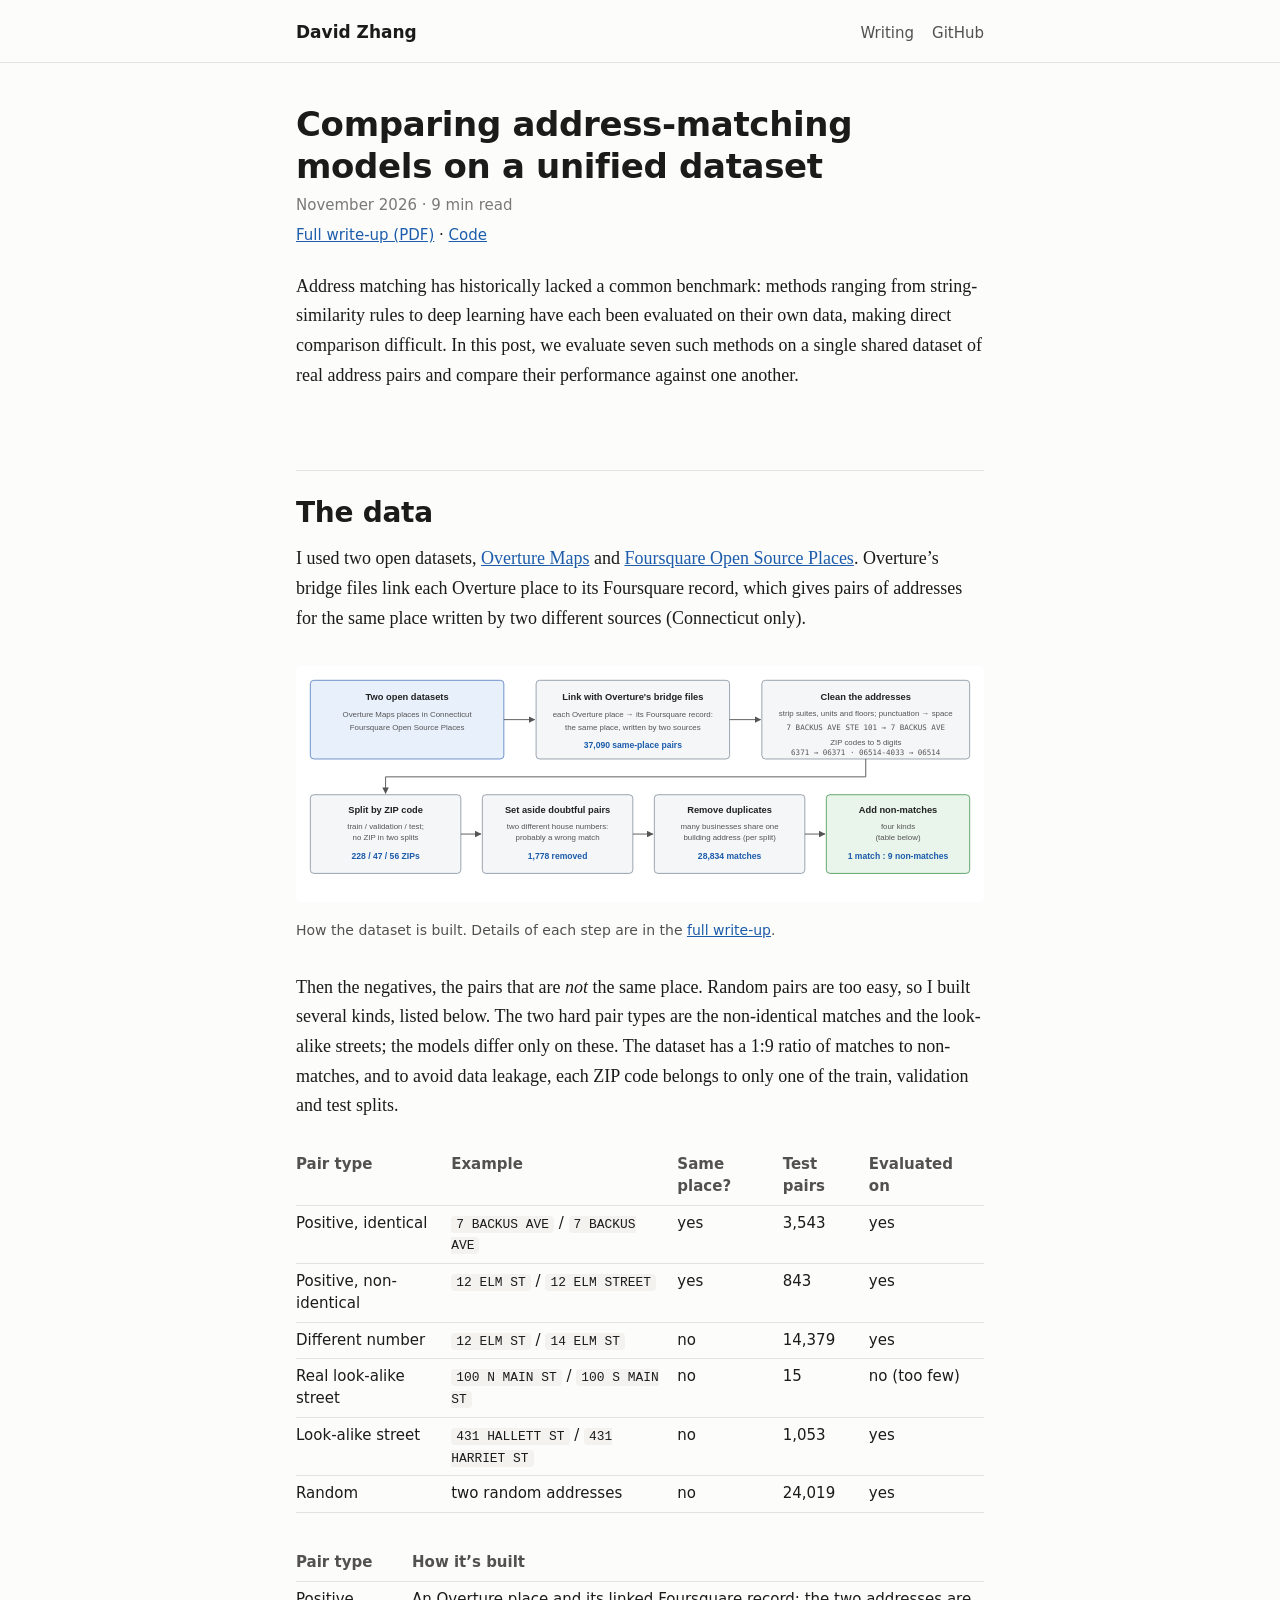
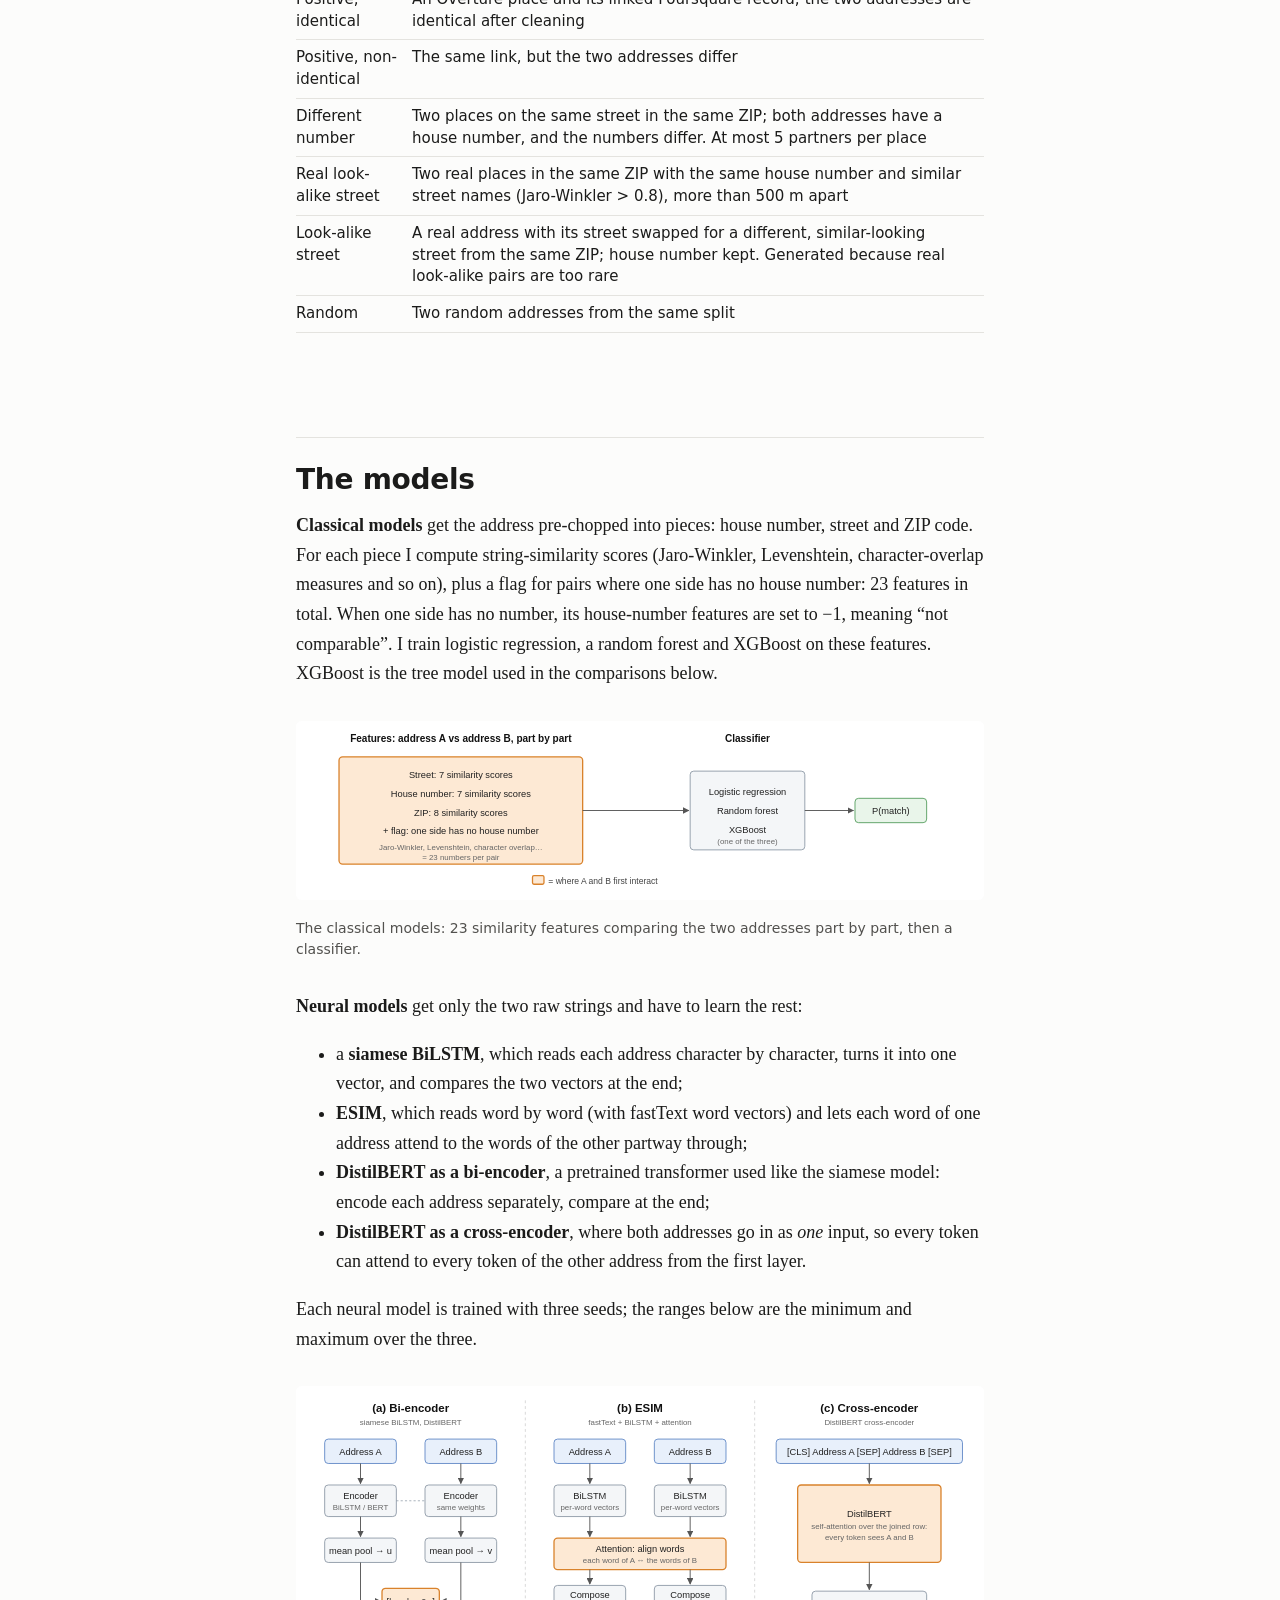
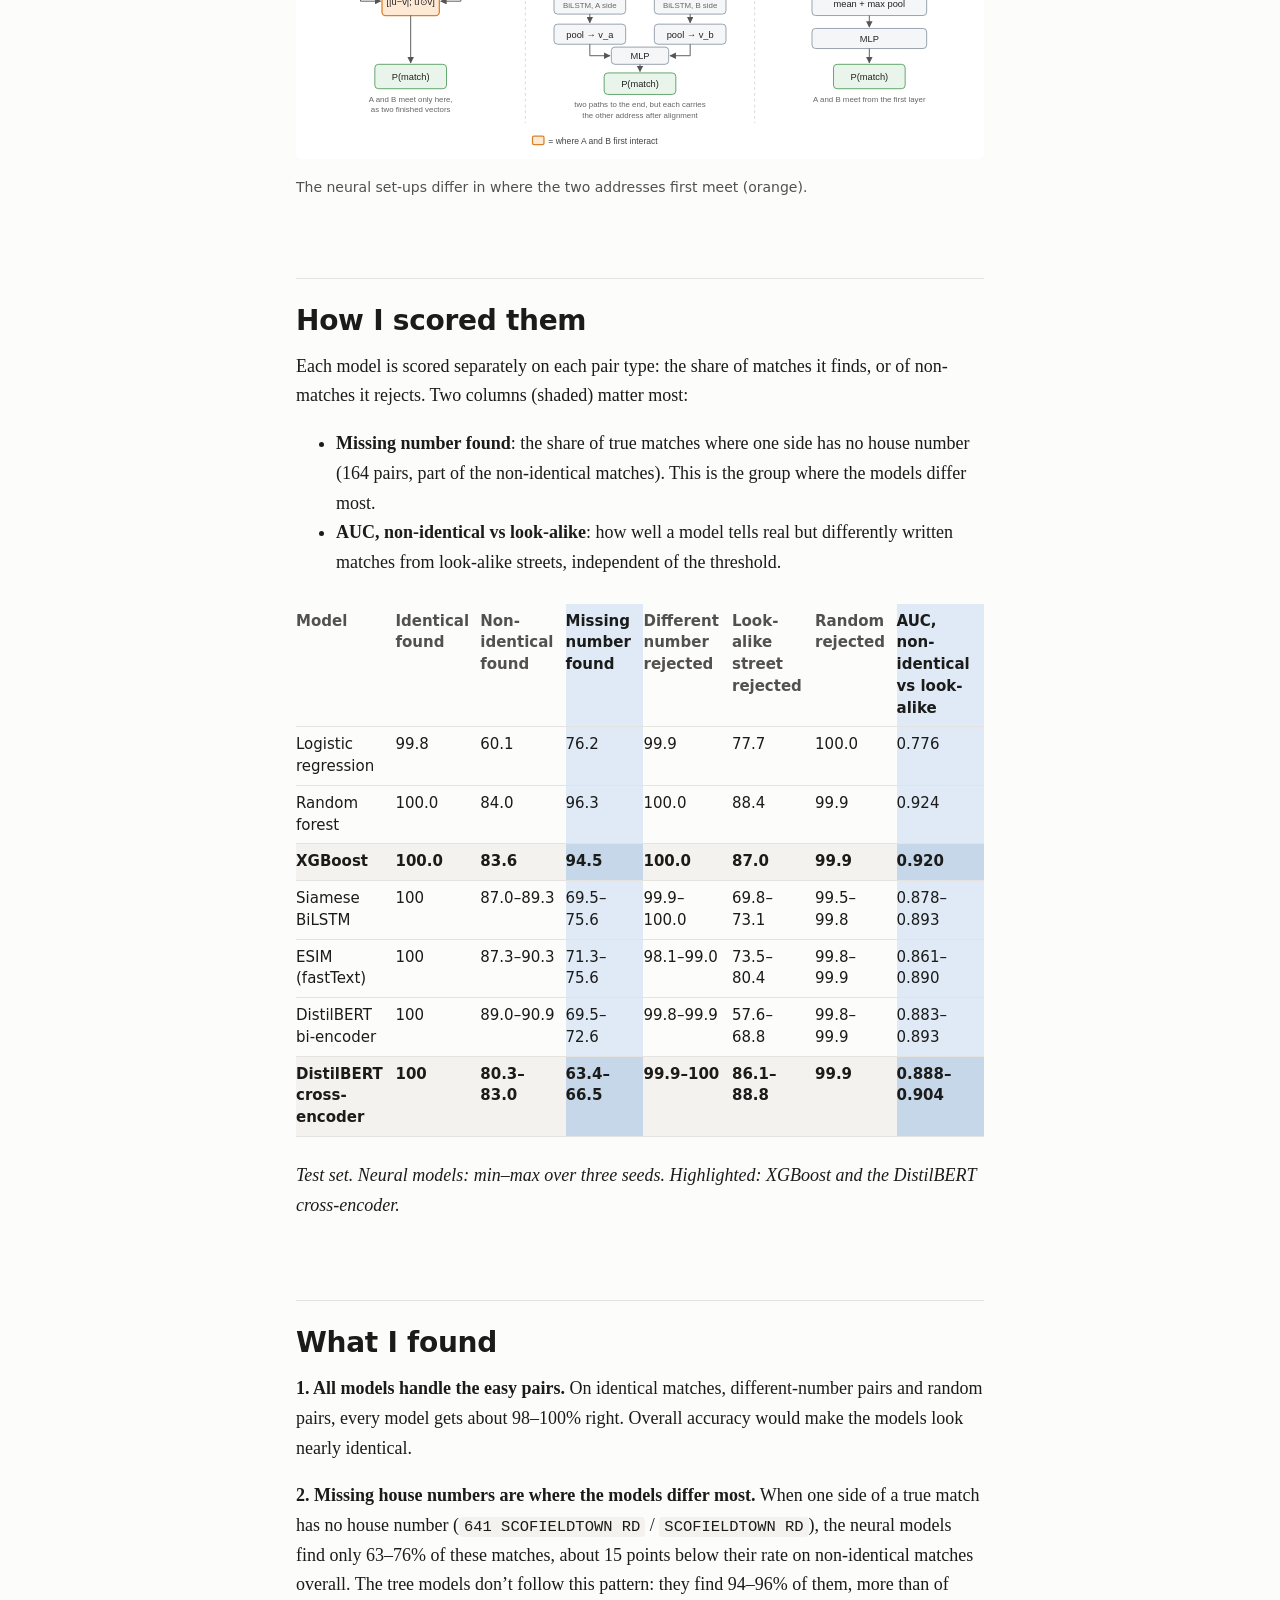
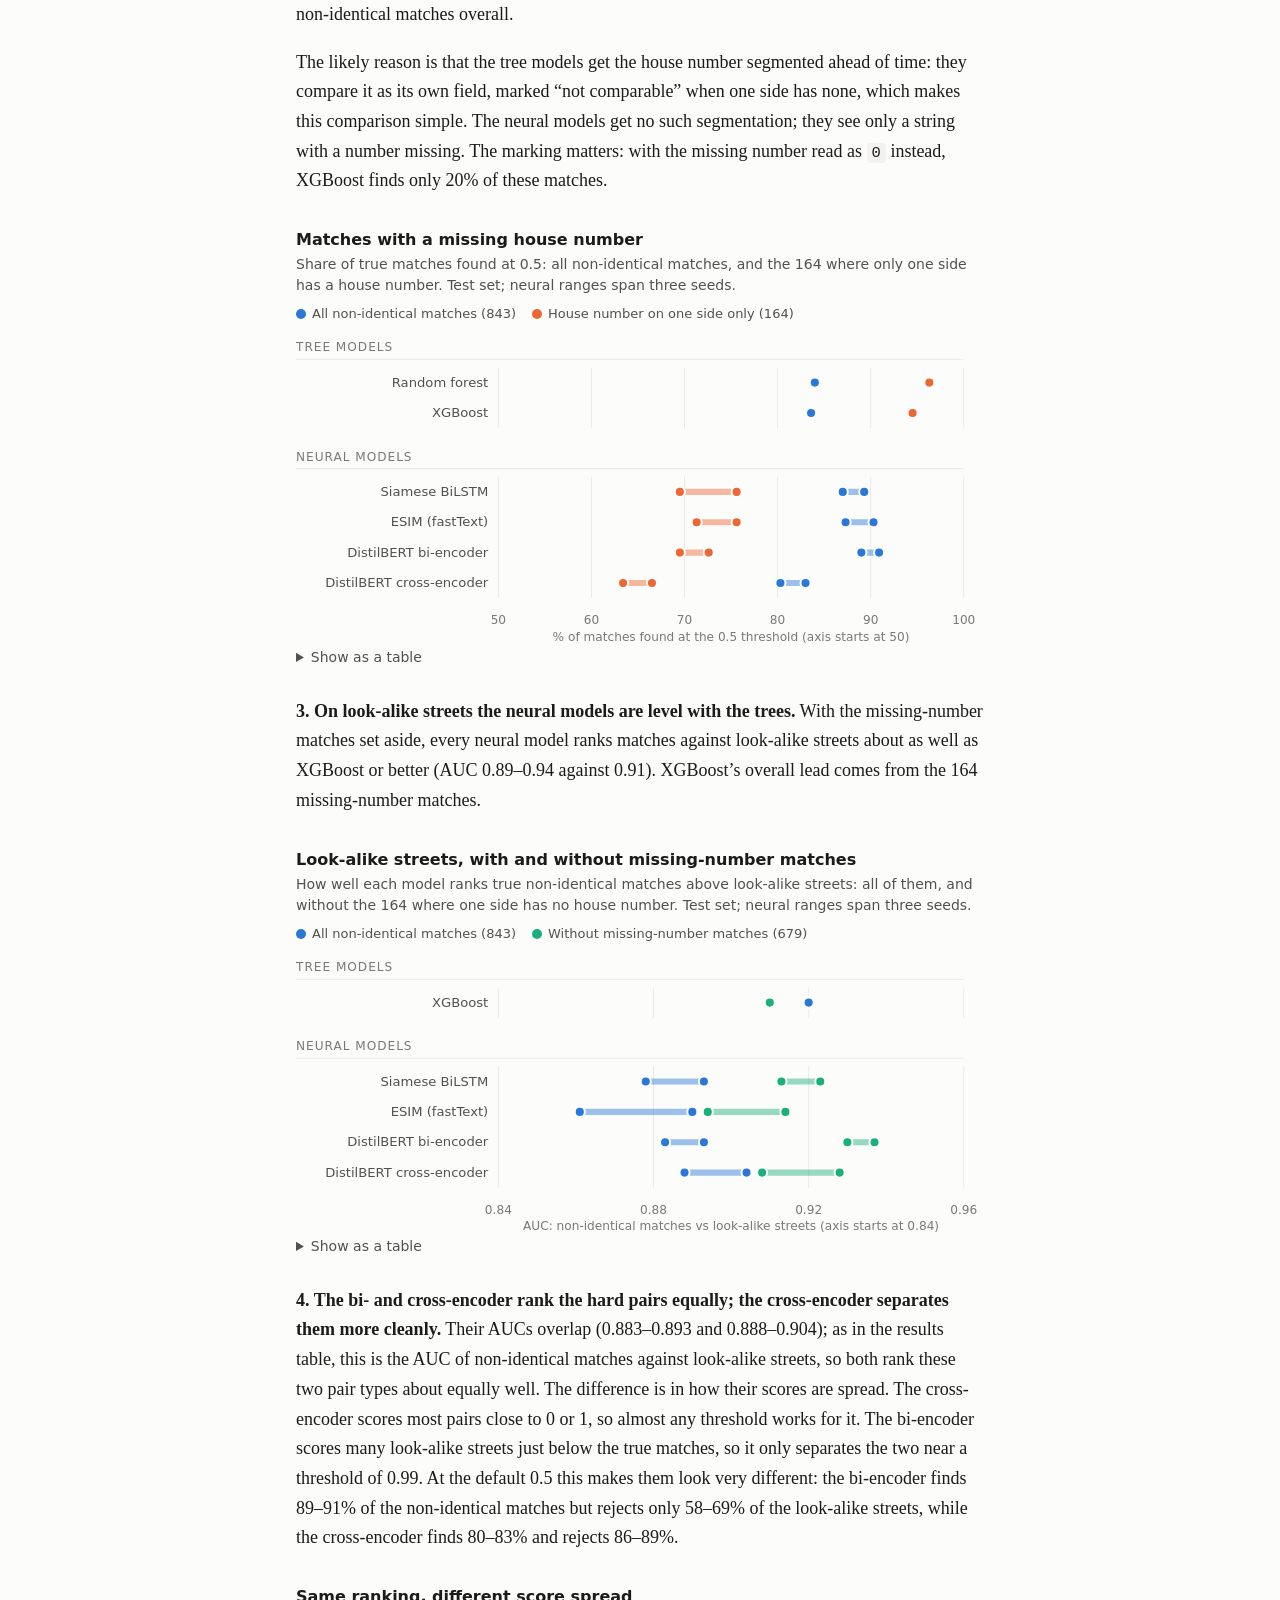
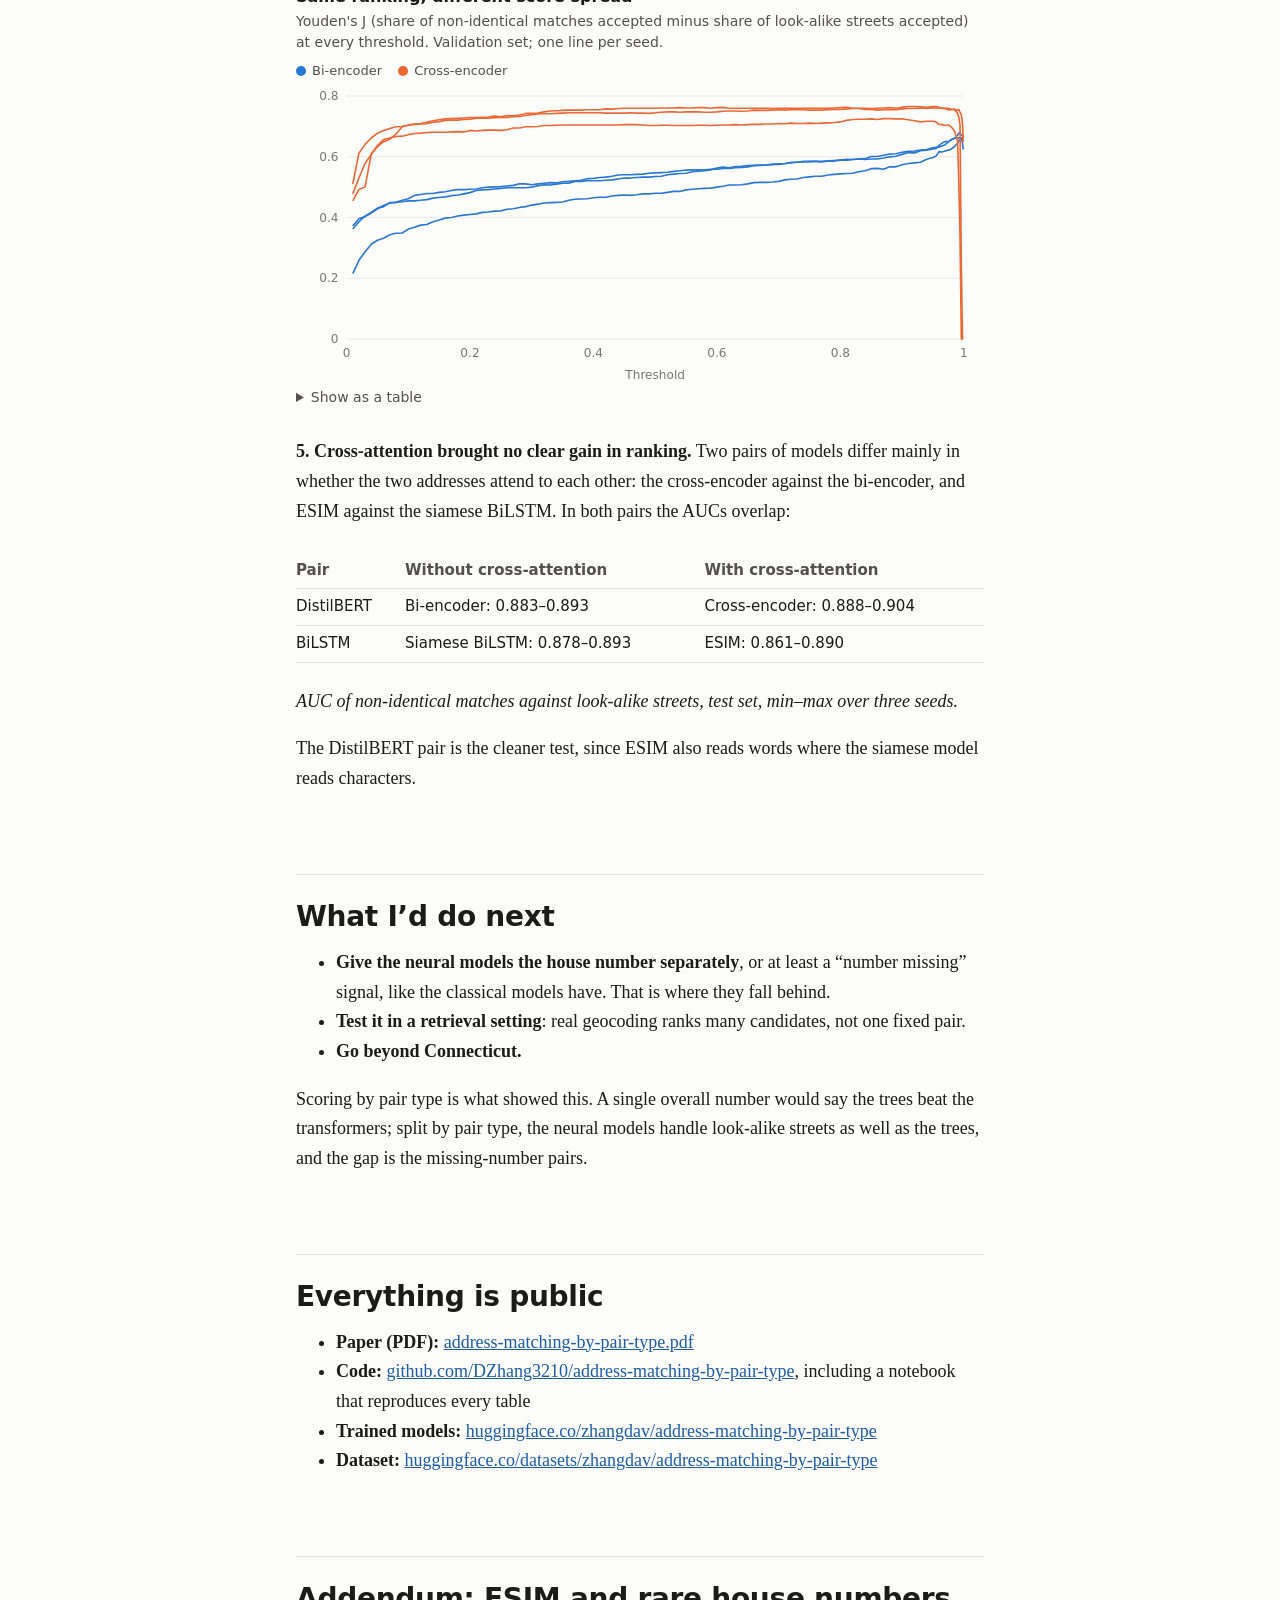
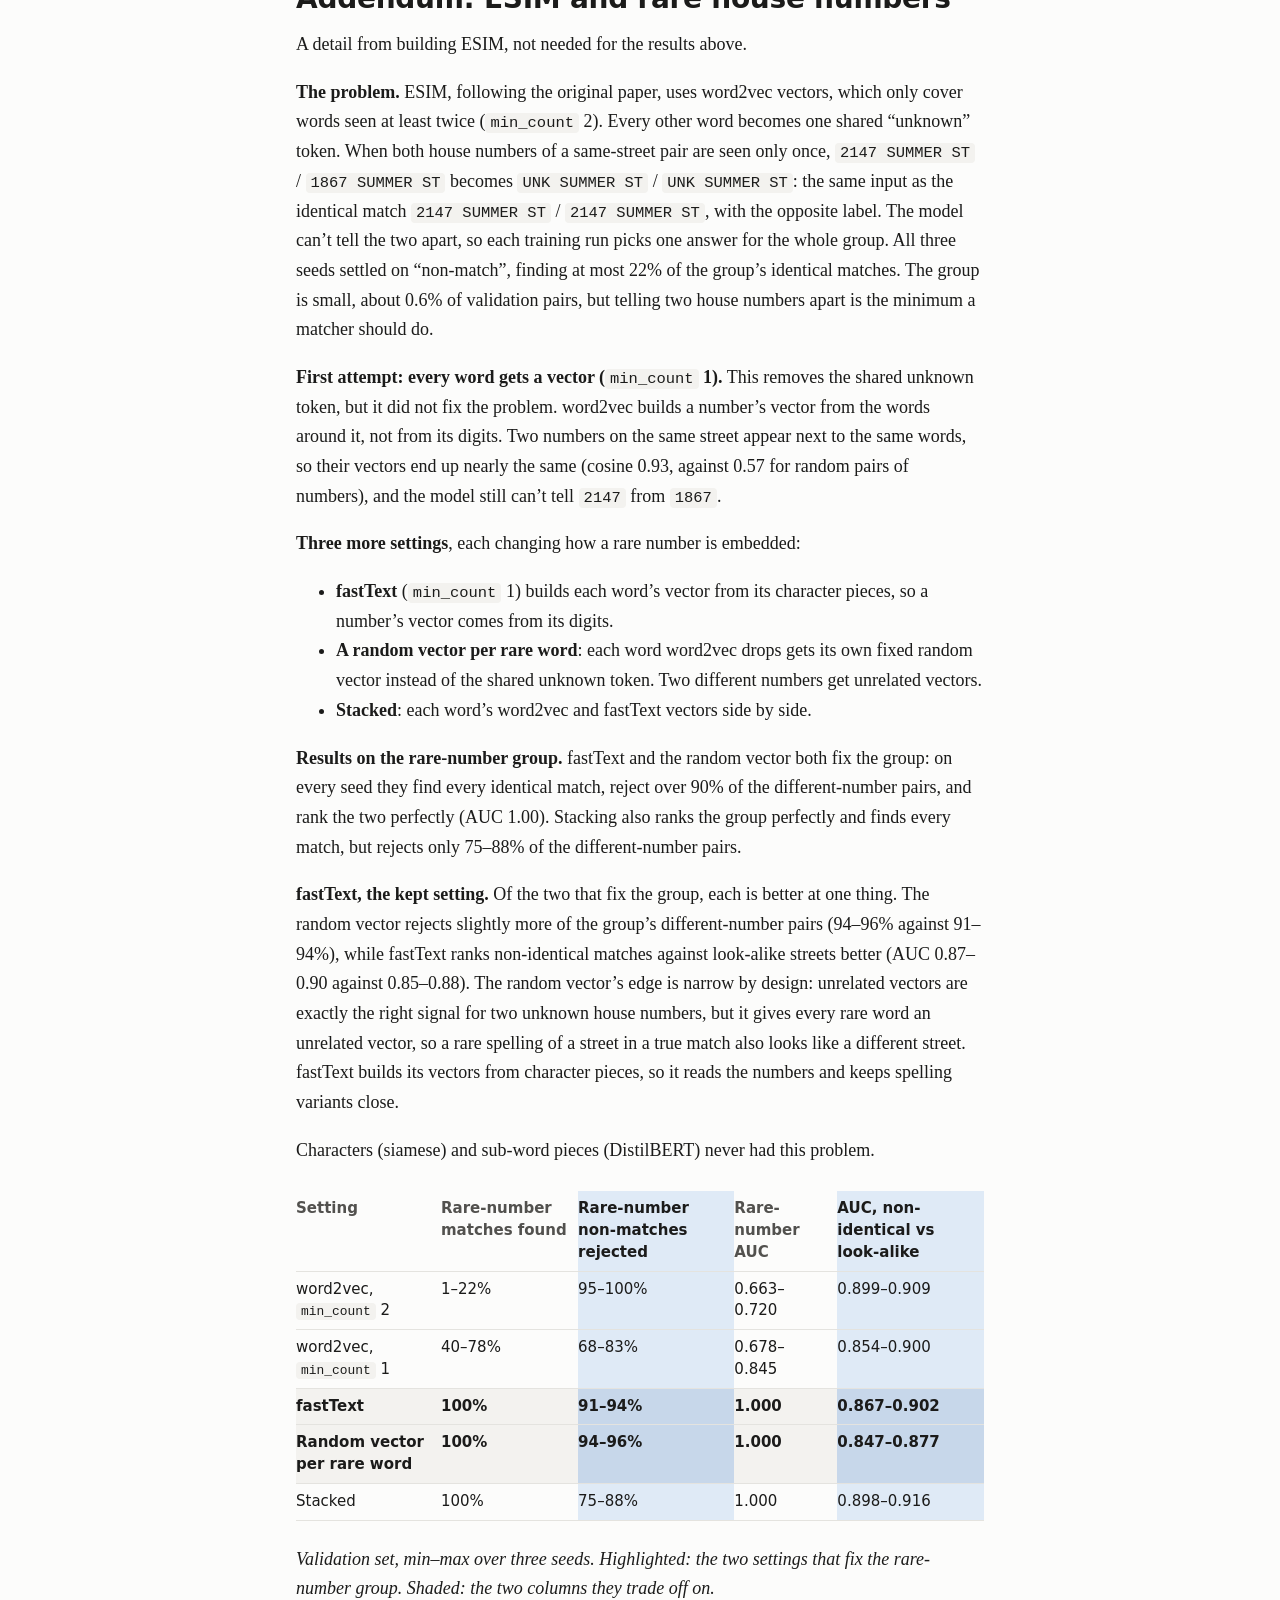
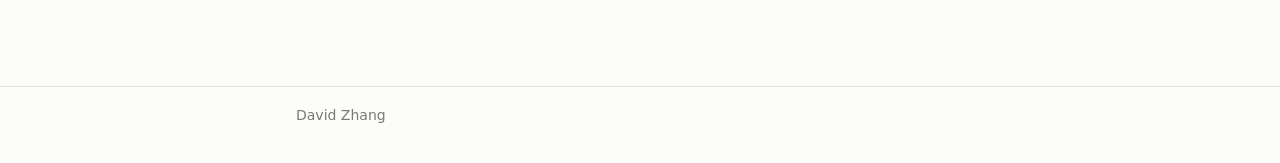
==== commit 38d439e6: "Address-matching post: clearer section headers, formal opening Larger h2 with more space above and a" ====
--- a/posts/address-matching/index.html
+++ b/posts/address-matching/index.html
@@ -13,7 +13,7 @@
 <main><div class="wrap">
 <article><h1>Comparing address-matching models on a unified dataset</h1><div class="meta">November 2026 · 9 min read</div><p class="meta-link"><a href="https://github.com/DZhang3210/address-matching-by-pair-type/blob/main/paper/address-matching-by-pair-type.pdf">Full write-up (PDF)</a> · <a href="https://github.com/DZhang3210/address-matching-by-pair-type">Code</a></p>
 
-<p>There are many address-matching models, from string-similarity rules to deep learning, but each is evaluated on its own data, so they can&rsquo;t be compared directly. This post runs seven of them on one shared dataset of real address pairs and reports where they differ.</p>
+<p>Address matching has historically lacked a common benchmark: methods ranging from string-similarity rules to deep learning have each been evaluated on their own data, making direct comparison difficult. In this post, we evaluate seven such methods on a single shared dataset of real address pairs and compare their performance against one another.</p>
 <h2>The data</h2>
 <p>I used two open datasets, <a href="https://overturemaps.org/">Overture Maps</a> and <a href="https://opensource.foursquare.com/os-places/">Foursquare Open Source Places</a>. Overture&rsquo;s bridge files link each Overture place to its Foursquare record, which gives pairs of addresses for the same place written by two different sources (Connecticut only).</p>
 <figure><img src="../../assets/figures/data-pipeline.svg" alt="Data pipeline: two open datasets, linked with Overture's bridge files, cleaned, split by ZIP code, doubtful pairs set aside, duplicates removed, then non-matches added at 1:9"><figcaption>How the dataset is built. Details of each step are in the <a href="https://github.com/DZhang3210/address-matching-by-pair-type/blob/main/paper/address-matching-by-pair-type.pdf">full write-up</a>.</figcaption></figure>
--- a/assets/style.css
+++ b/assets/style.css
@@ -42,7 +42,7 @@
 
 h1, h2, h3 { font-family: system-ui, -apple-system, "Segoe UI", sans-serif; line-height: 1.25; letter-spacing: -0.01em; }
 h1 { font-size: 34px; margin: 0 0 8px; }
-h2 { font-size: 23px; margin: 44px 0 10px; }
+h2 { font-size: 28px; margin: 80px 0 14px; padding-top: 24px; border-top: 1px solid var(--rule); }
 h3 { font-size: 19px; margin: 30px 0 8px; }
 p, ul, ol { margin: 0 0 18px; }
 a { color: var(--link); }
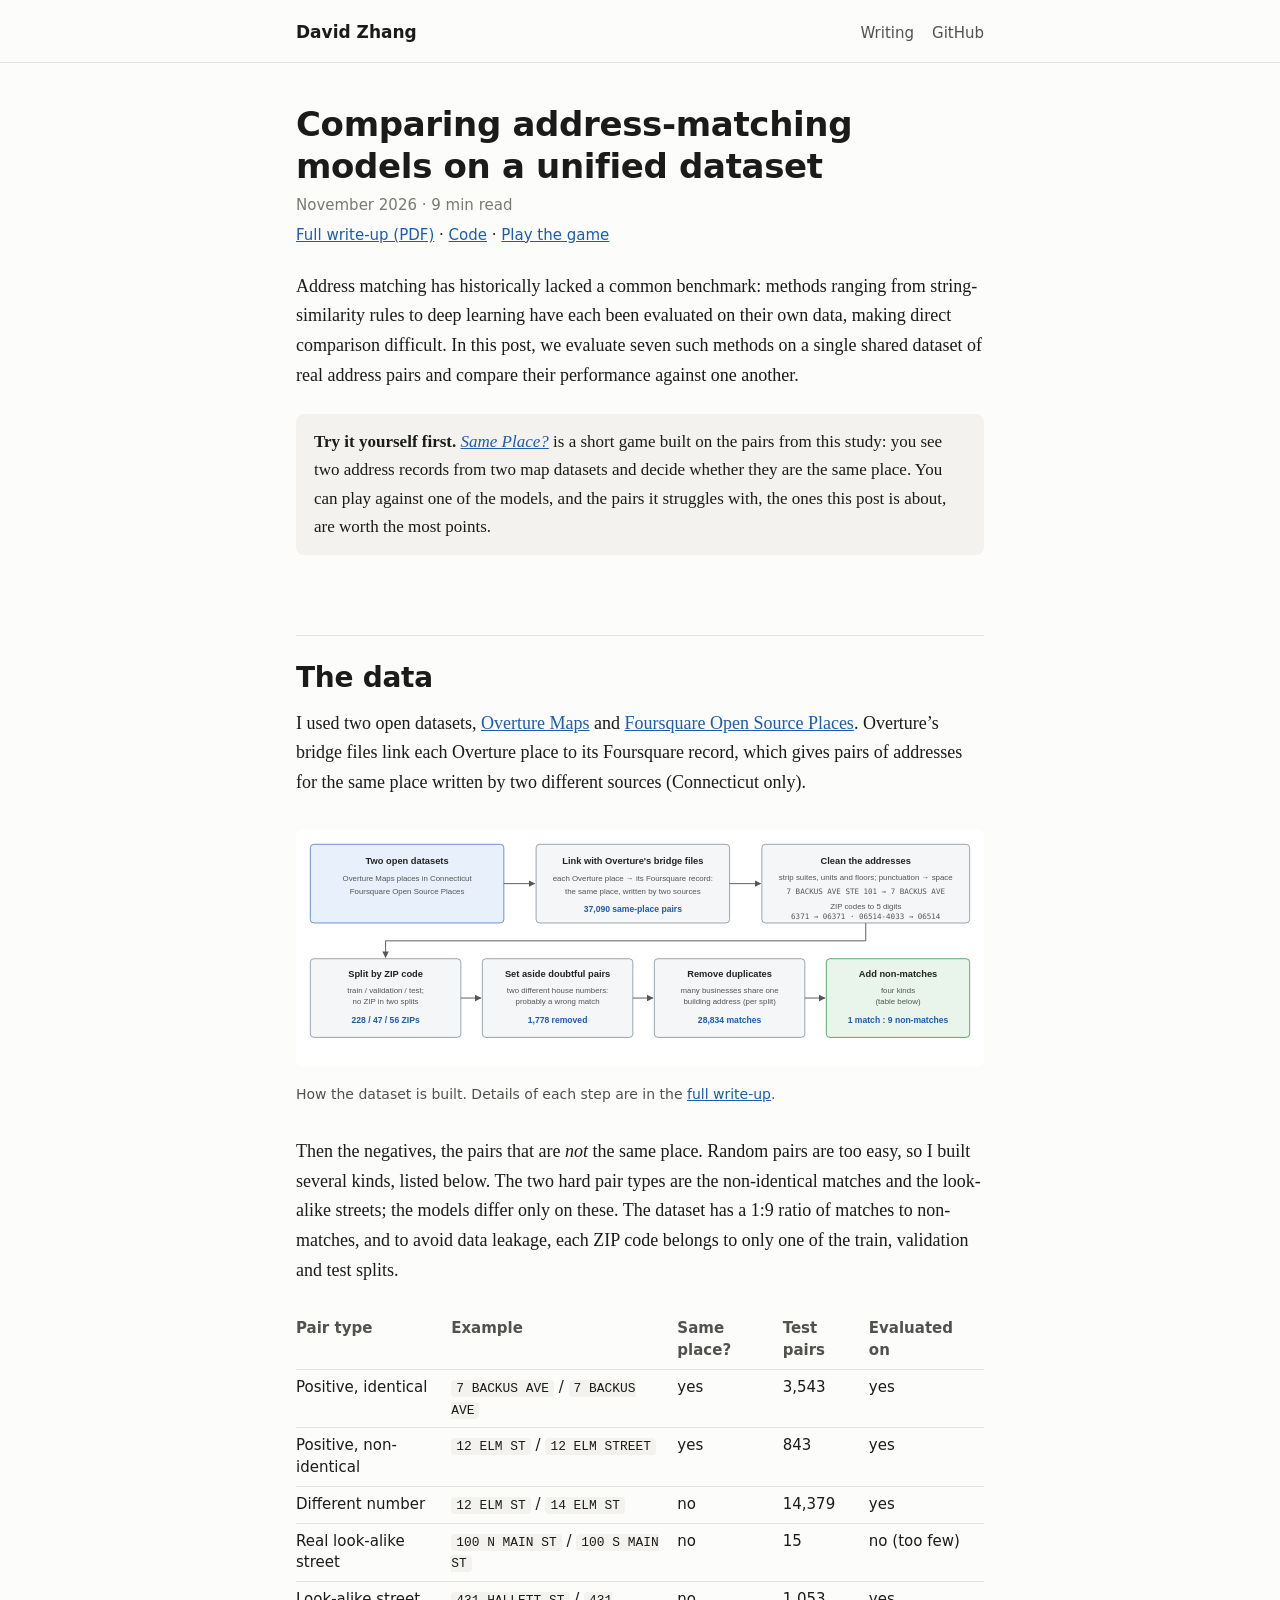
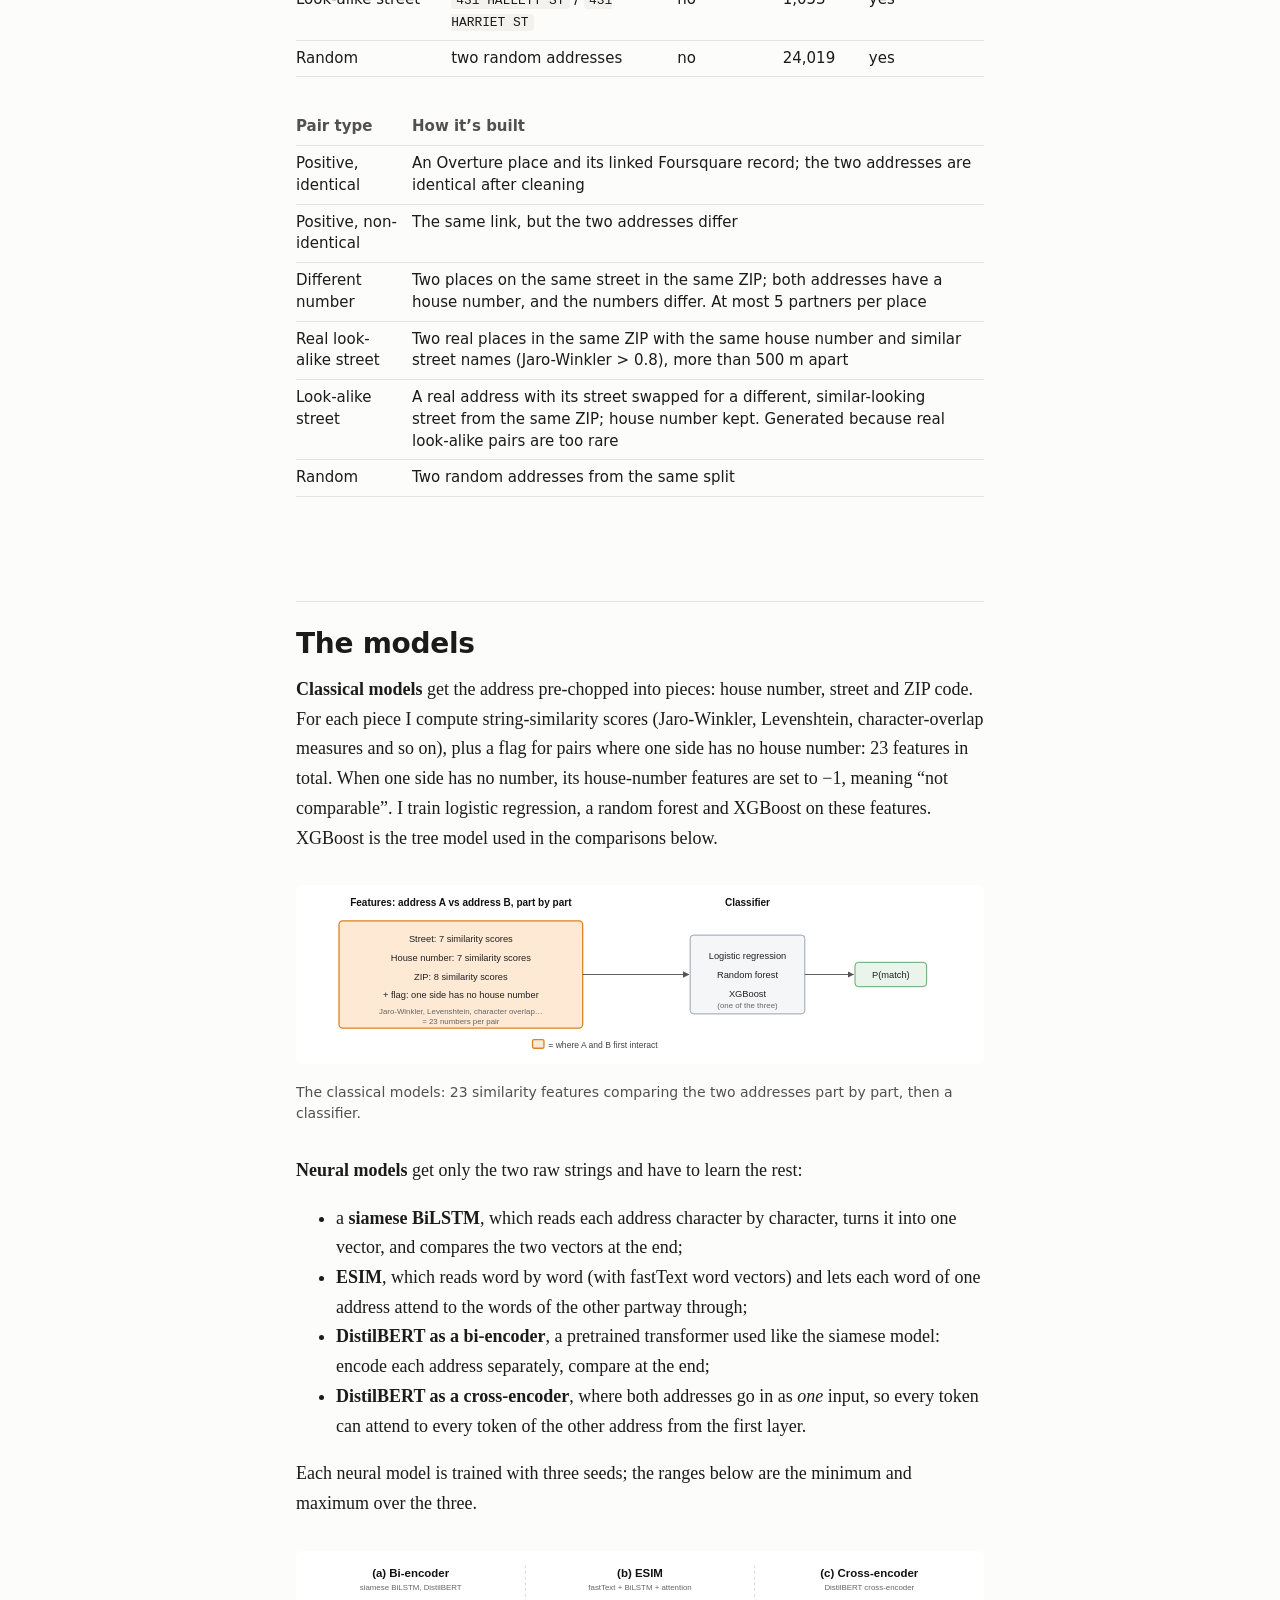
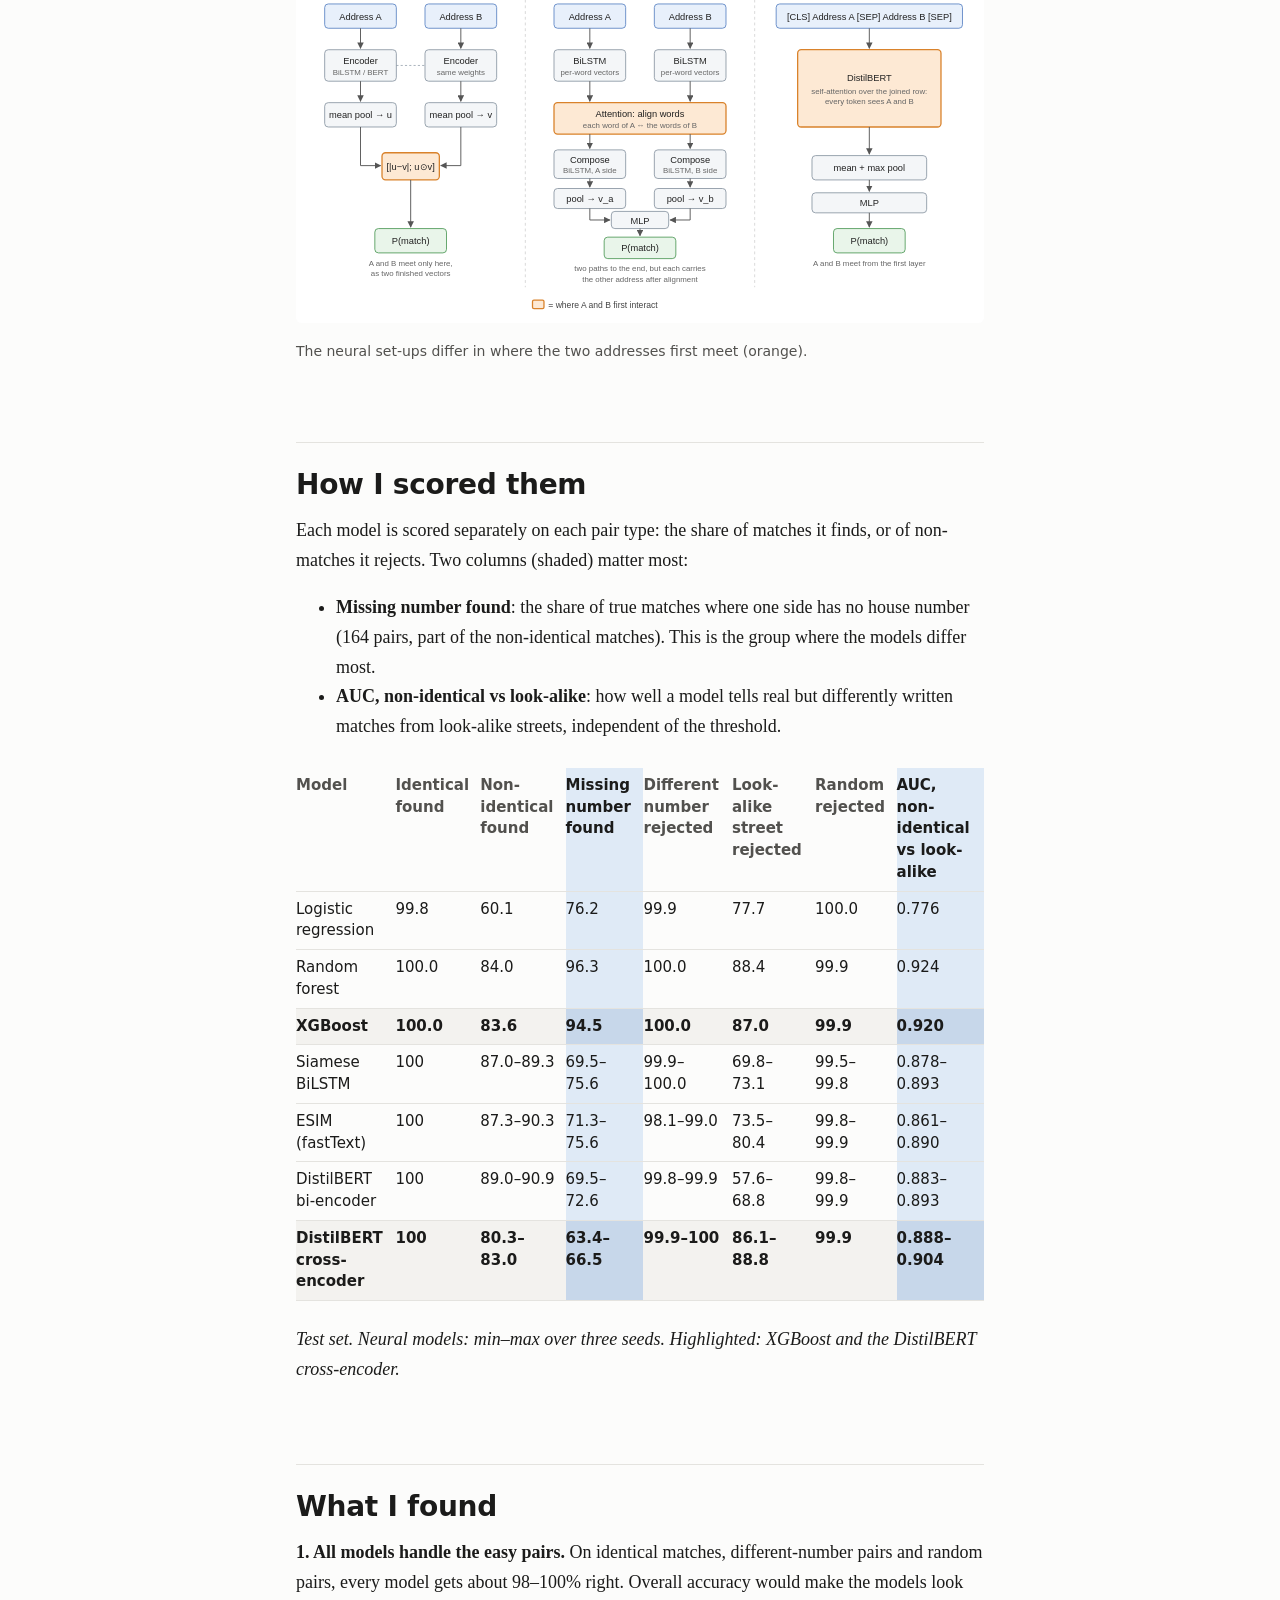
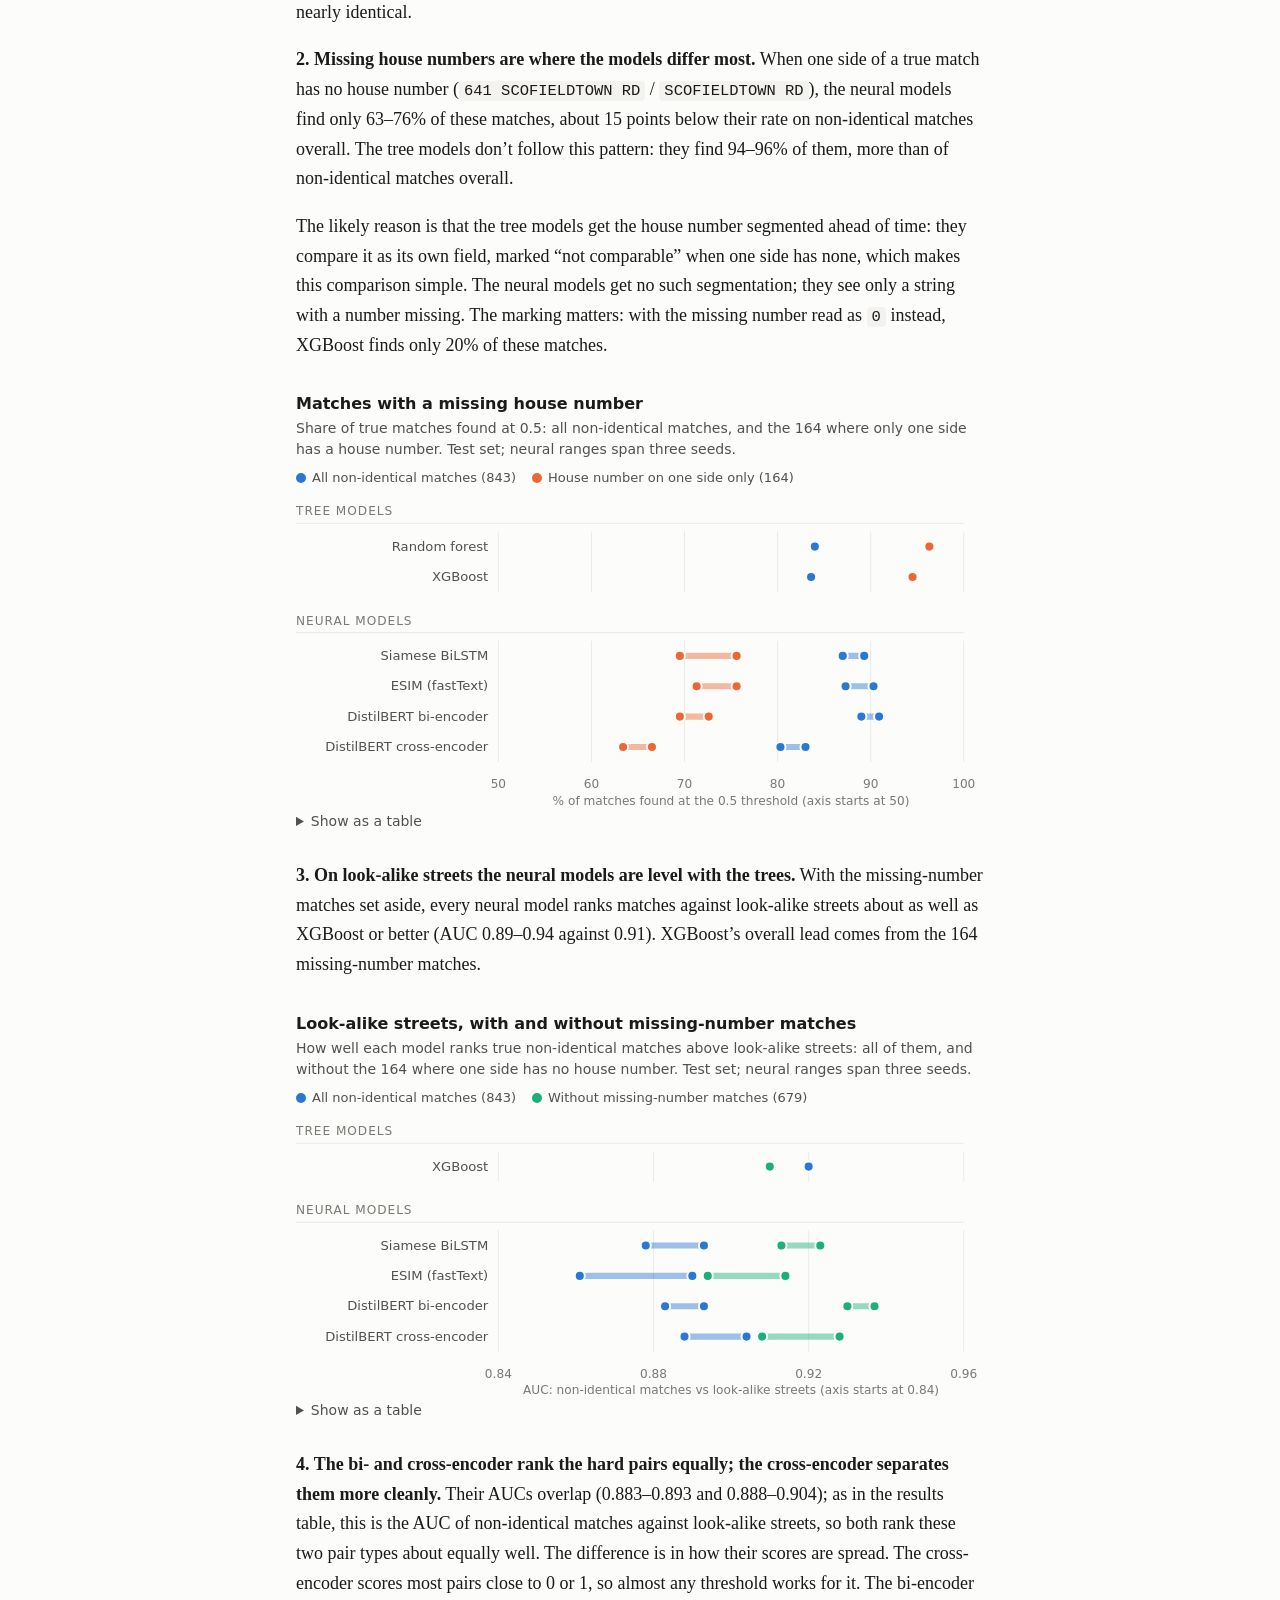
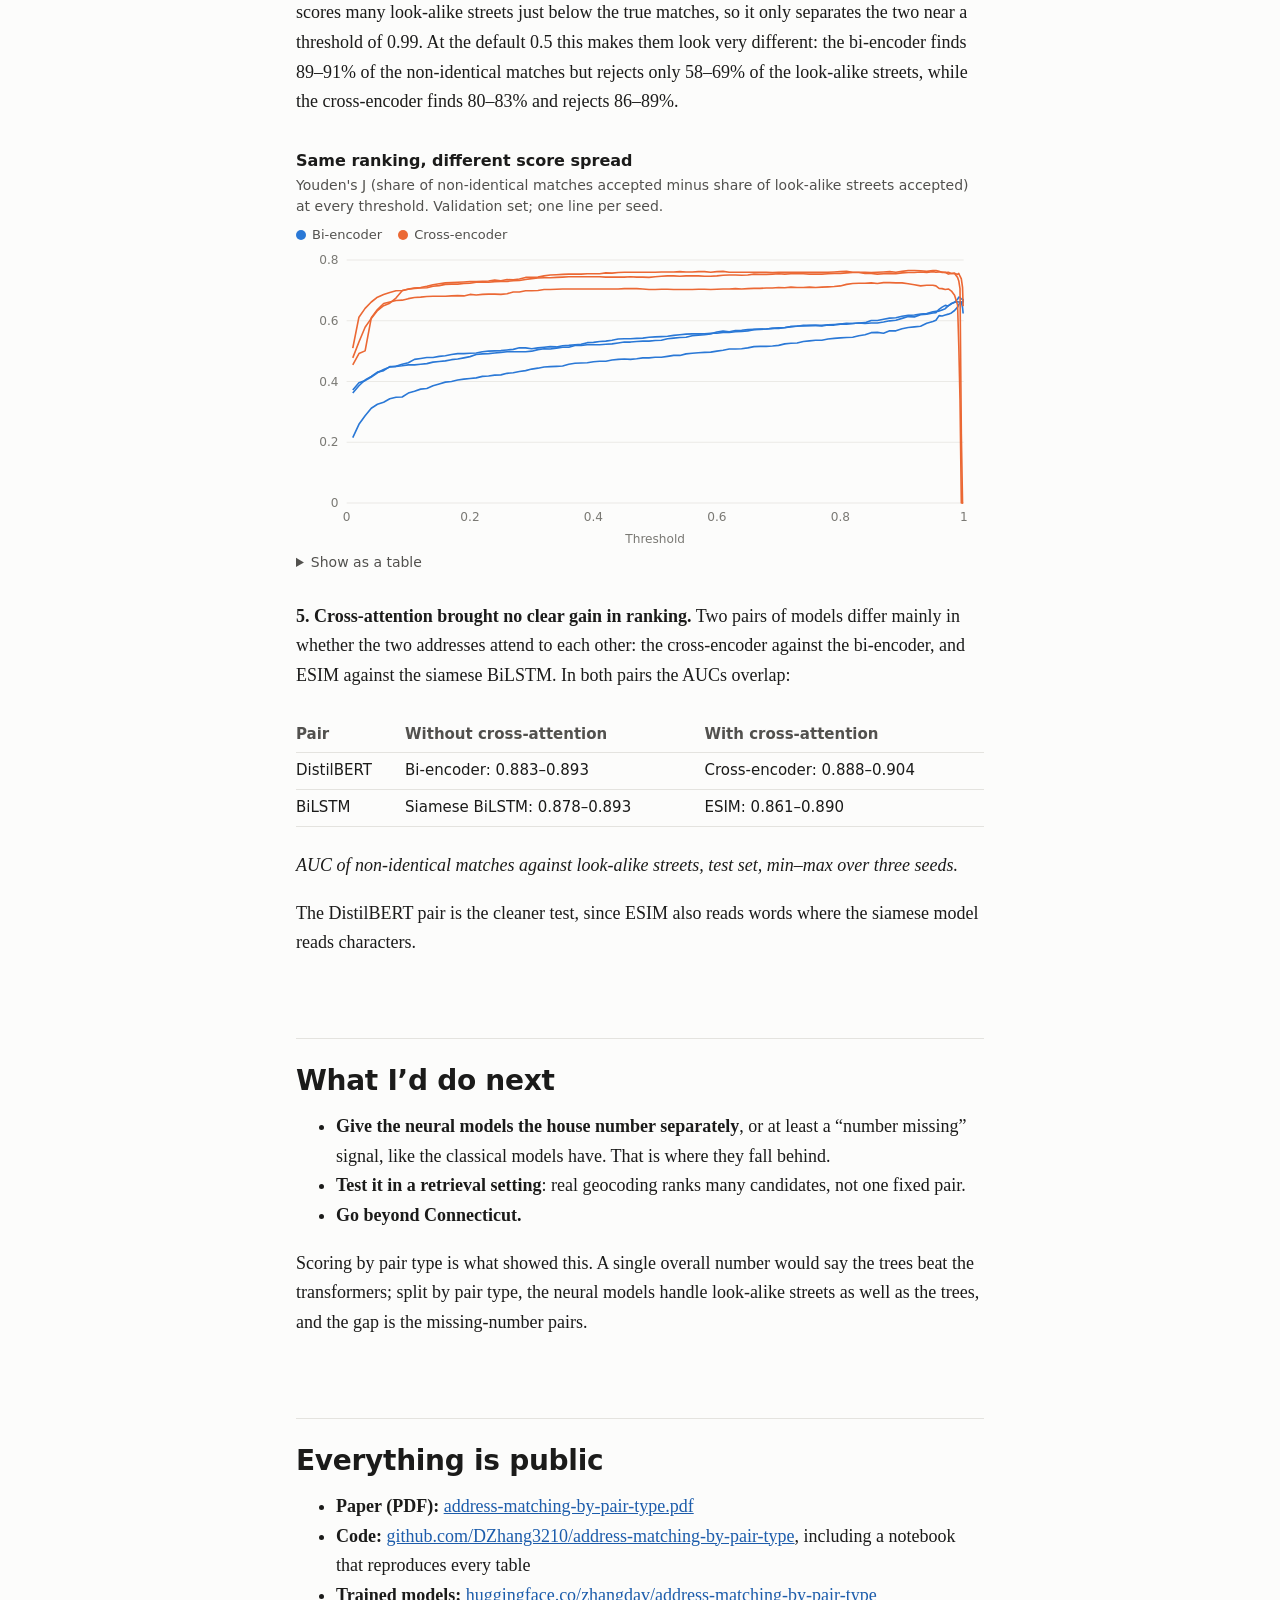
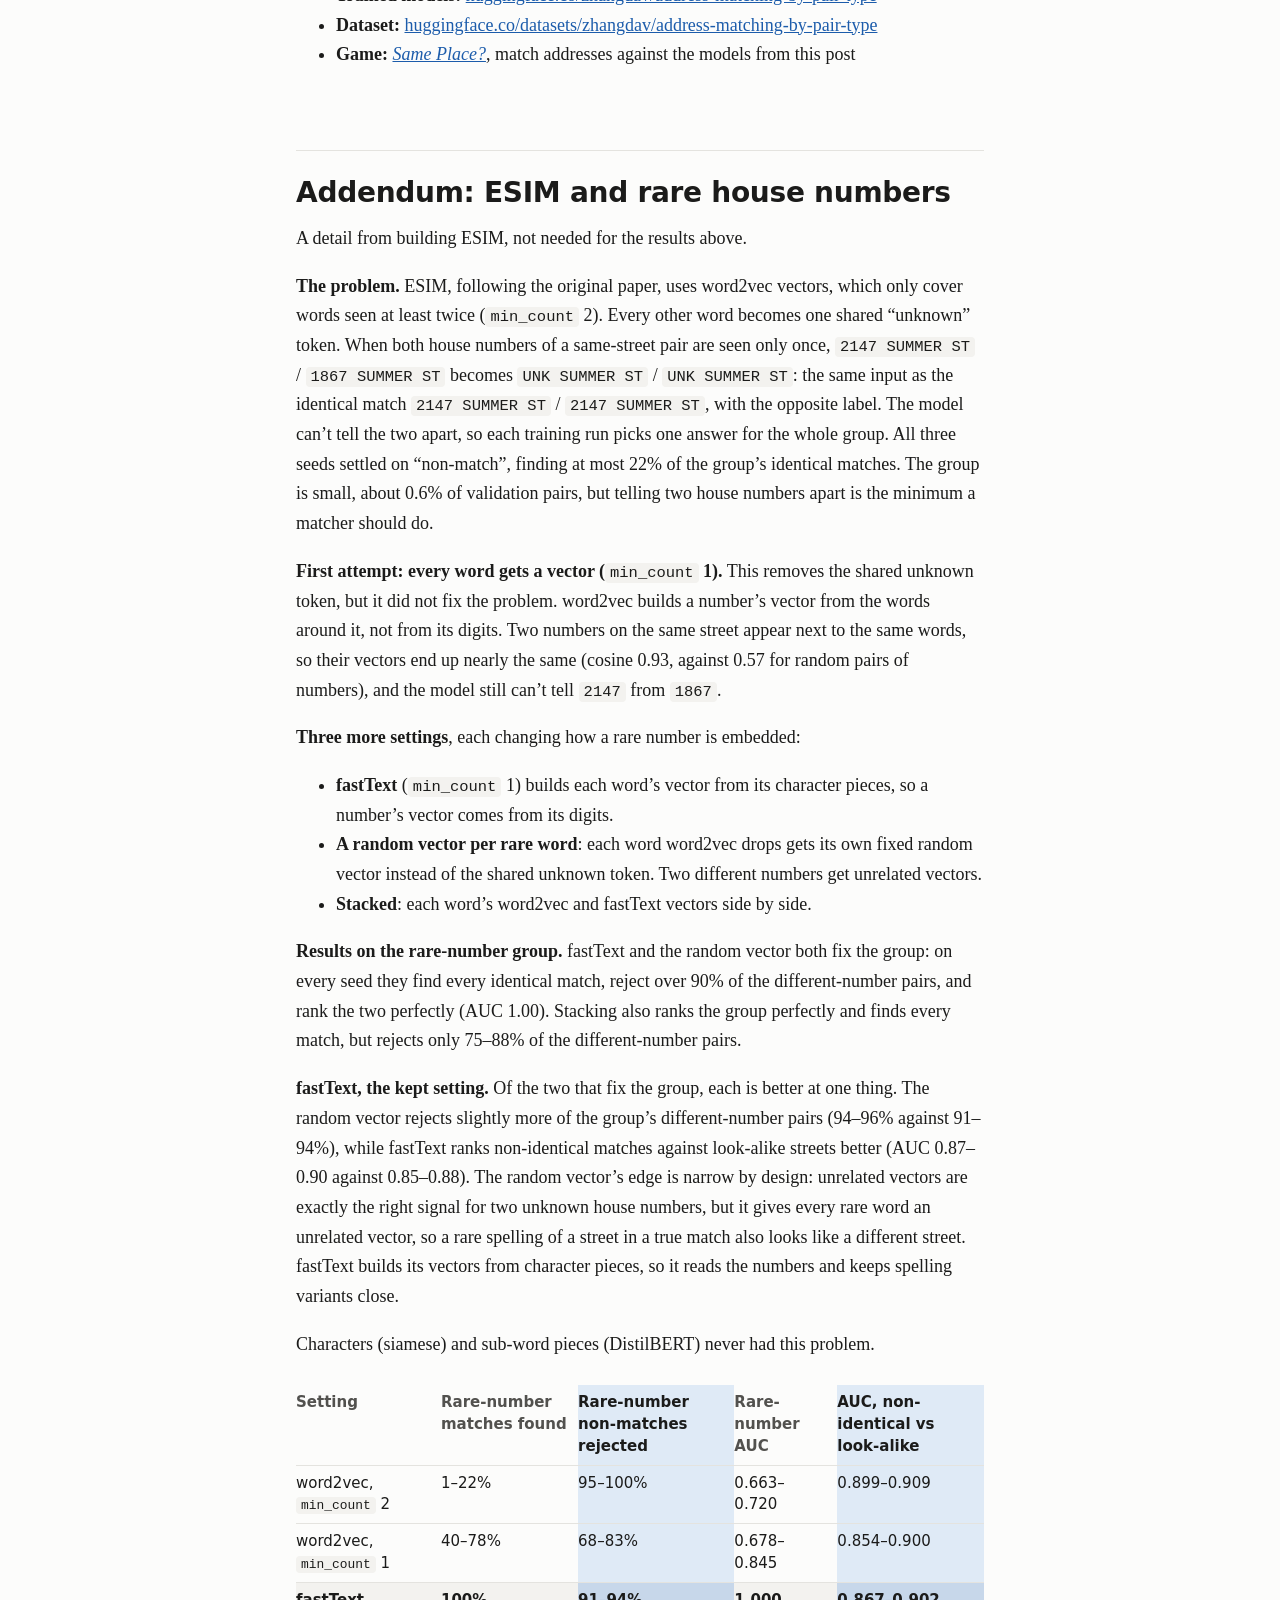
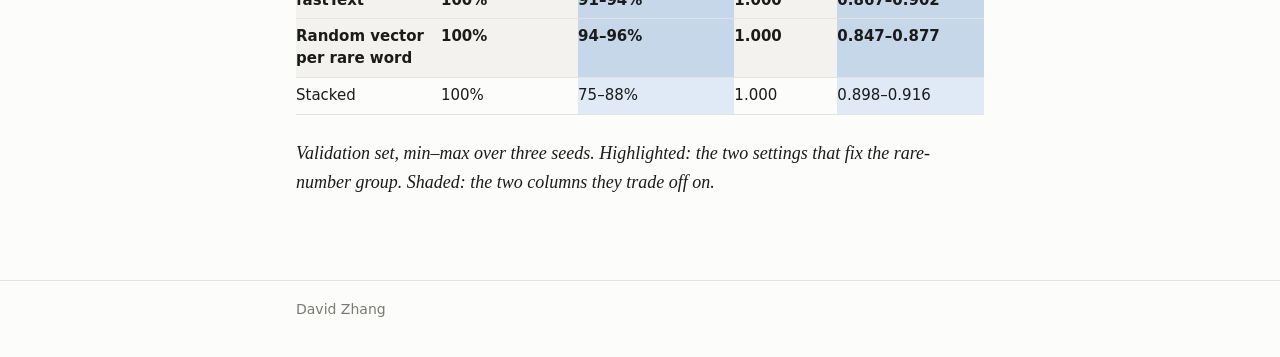
==== commit bc9217a3: "Link the Same Place? game from the address-matching post Co-Authored-By: Claude Opus 5.5 <noreply@an" ====
--- a/posts/address-matching/index.html
+++ b/posts/address-matching/index.html
@@ -11,9 +11,11 @@
 <header class="site"><div class="wrap"><a class="name" href="../../">David Zhang</a>
 <nav><a href="../../">Writing</a><a href="https://github.com/DZhang3210">GitHub</a></nav></div></header>
 <main><div class="wrap">
-<article><h1>Comparing address-matching models on a unified dataset</h1><div class="meta">November 2026 · 9 min read</div><p class="meta-link"><a href="https://github.com/DZhang3210/address-matching-by-pair-type/blob/main/paper/address-matching-by-pair-type.pdf">Full write-up (PDF)</a> · <a href="https://github.com/DZhang3210/address-matching-by-pair-type">Code</a></p>
+<article><h1>Comparing address-matching models on a unified dataset</h1><div class="meta">November 2026 · 9 min read</div><p class="meta-link"><a href="https://github.com/DZhang3210/address-matching-by-pair-type/blob/main/paper/address-matching-by-pair-type.pdf">Full write-up (PDF)</a> · <a href="https://github.com/DZhang3210/address-matching-by-pair-type">Code</a> · <a href="https://addressmatcher.vercel.app">Play the game</a></p>
 
 <p>Address matching has historically lacked a common benchmark: methods ranging from string-similarity rules to deep learning have each been evaluated on their own data, making direct comparison difficult. In this post, we evaluate seven such methods on a single shared dataset of real address pairs and compare their performance against one another.</p>
+<div class="callout"><p><strong>Try it yourself first.</strong> <a href="https://addressmatcher.vercel.app"><em>Same Place?</em></a> is a short game built on the pairs from this study: you see two address records from two map datasets and decide whether they are the same place. You can play against one of the models, and the pairs it struggles with, the ones this post is about, are worth the most points.</p></div>
+
 <h2>The data</h2>
 <p>I used two open datasets, <a href="https://overturemaps.org/">Overture Maps</a> and <a href="https://opensource.foursquare.com/os-places/">Foursquare Open Source Places</a>. Overture&rsquo;s bridge files link each Overture place to its Foursquare record, which gives pairs of addresses for the same place written by two different sources (Connecticut only).</p>
 <figure><img src="../../assets/figures/data-pipeline.svg" alt="Data pipeline: two open datasets, linked with Overture's bridge files, cleaned, split by ZIP code, doubtful pairs set aside, duplicates removed, then non-matches added at 1:9"><figcaption>How the dataset is built. Details of each step are in the <a href="https://github.com/DZhang3210/address-matching-by-pair-type/blob/main/paper/address-matching-by-pair-type.pdf">full write-up</a>.</figcaption></figure>
@@ -389,6 +391,7 @@
 <li><strong>Code:</strong> <a href="https://github.com/DZhang3210/address-matching-by-pair-type">github.com/DZhang3210/address-matching-by-pair-type</a>, including a notebook that reproduces every table</li>
 <li><strong>Trained models:</strong> <a href="https://huggingface.co/zhangdav/address-matching-by-pair-type">huggingface.co/zhangdav/address-matching-by-pair-type</a></li>
 <li><strong>Dataset:</strong> <a href="https://huggingface.co/datasets/zhangdav/address-matching-by-pair-type">huggingface.co/datasets/zhangdav/address-matching-by-pair-type</a></li>
+<li><strong>Game:</strong> <a href="https://addressmatcher.vercel.app"><em>Same Place?</em></a>, match addresses against the models from this post</li>
 </ul>
 <h2>Addendum: ESIM and rare house numbers</h2>
 <p>A detail from building ESIM, not needed for the results above.</p>
